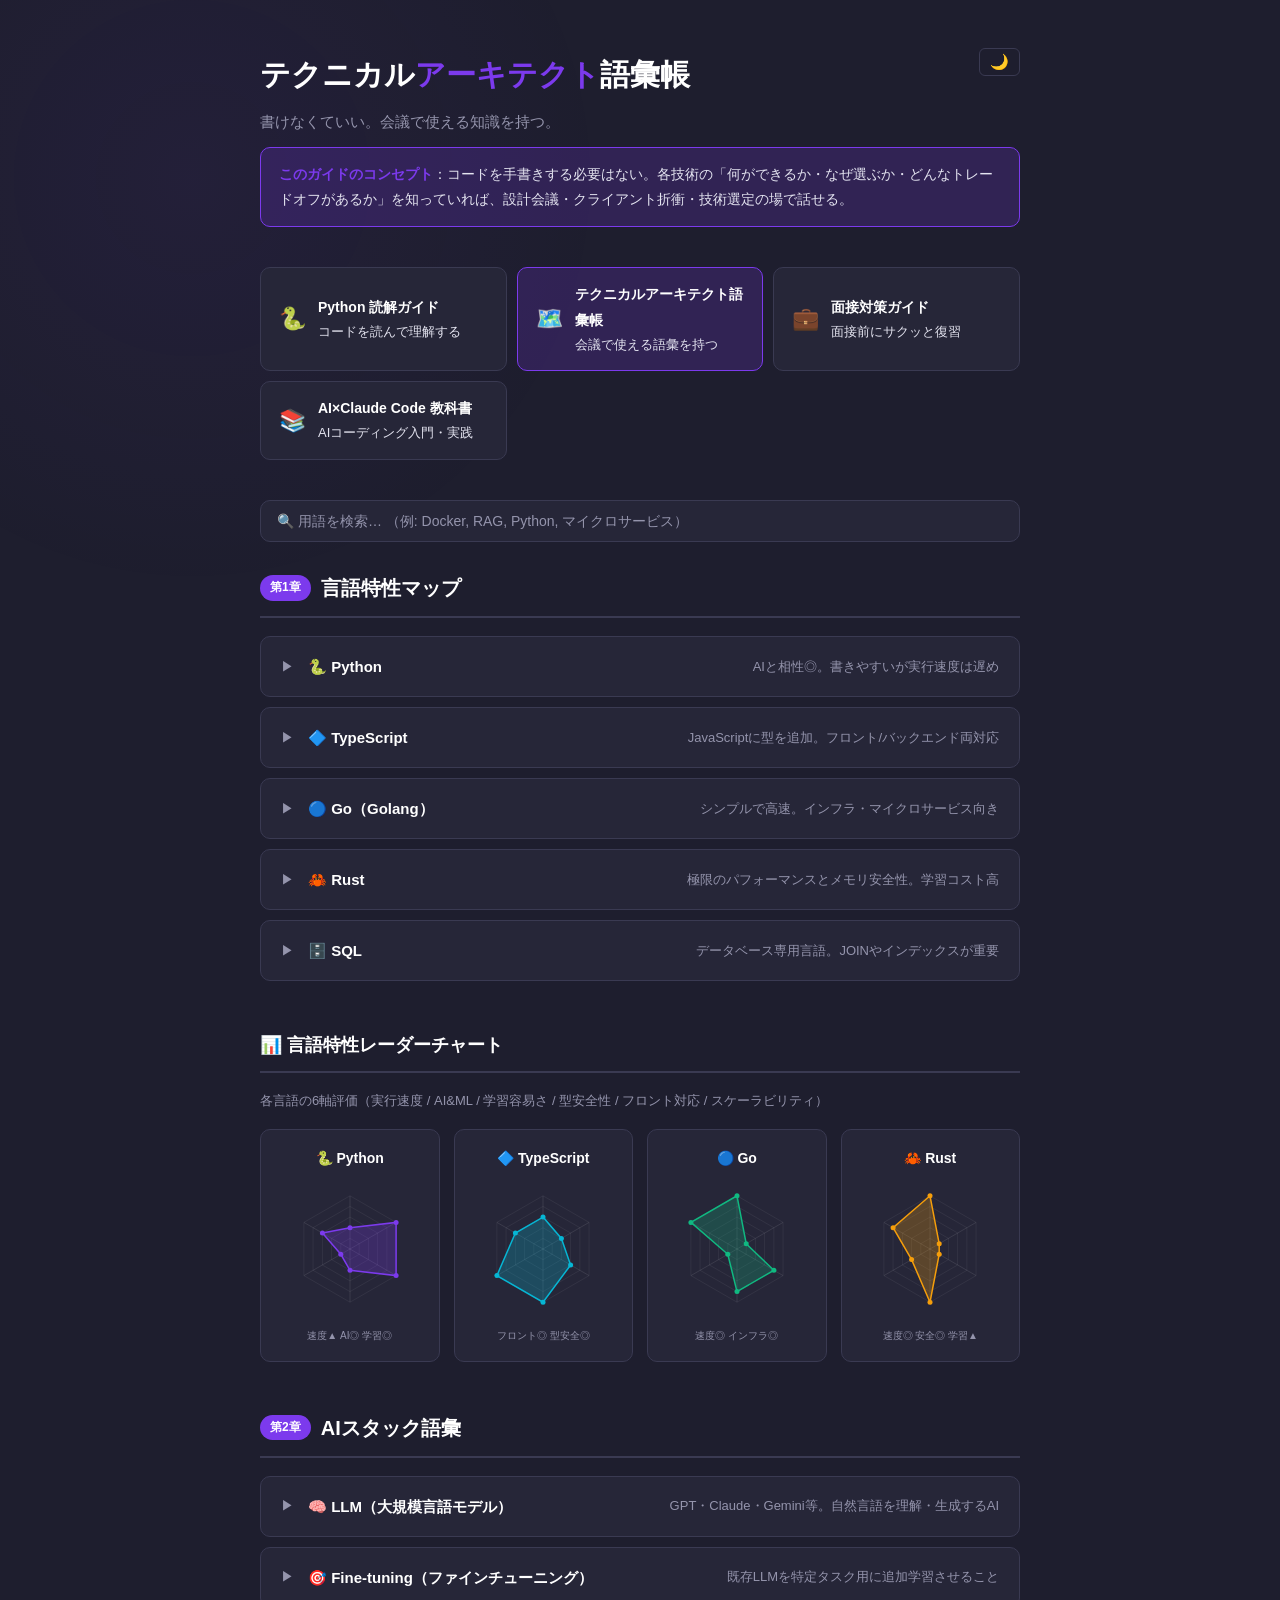
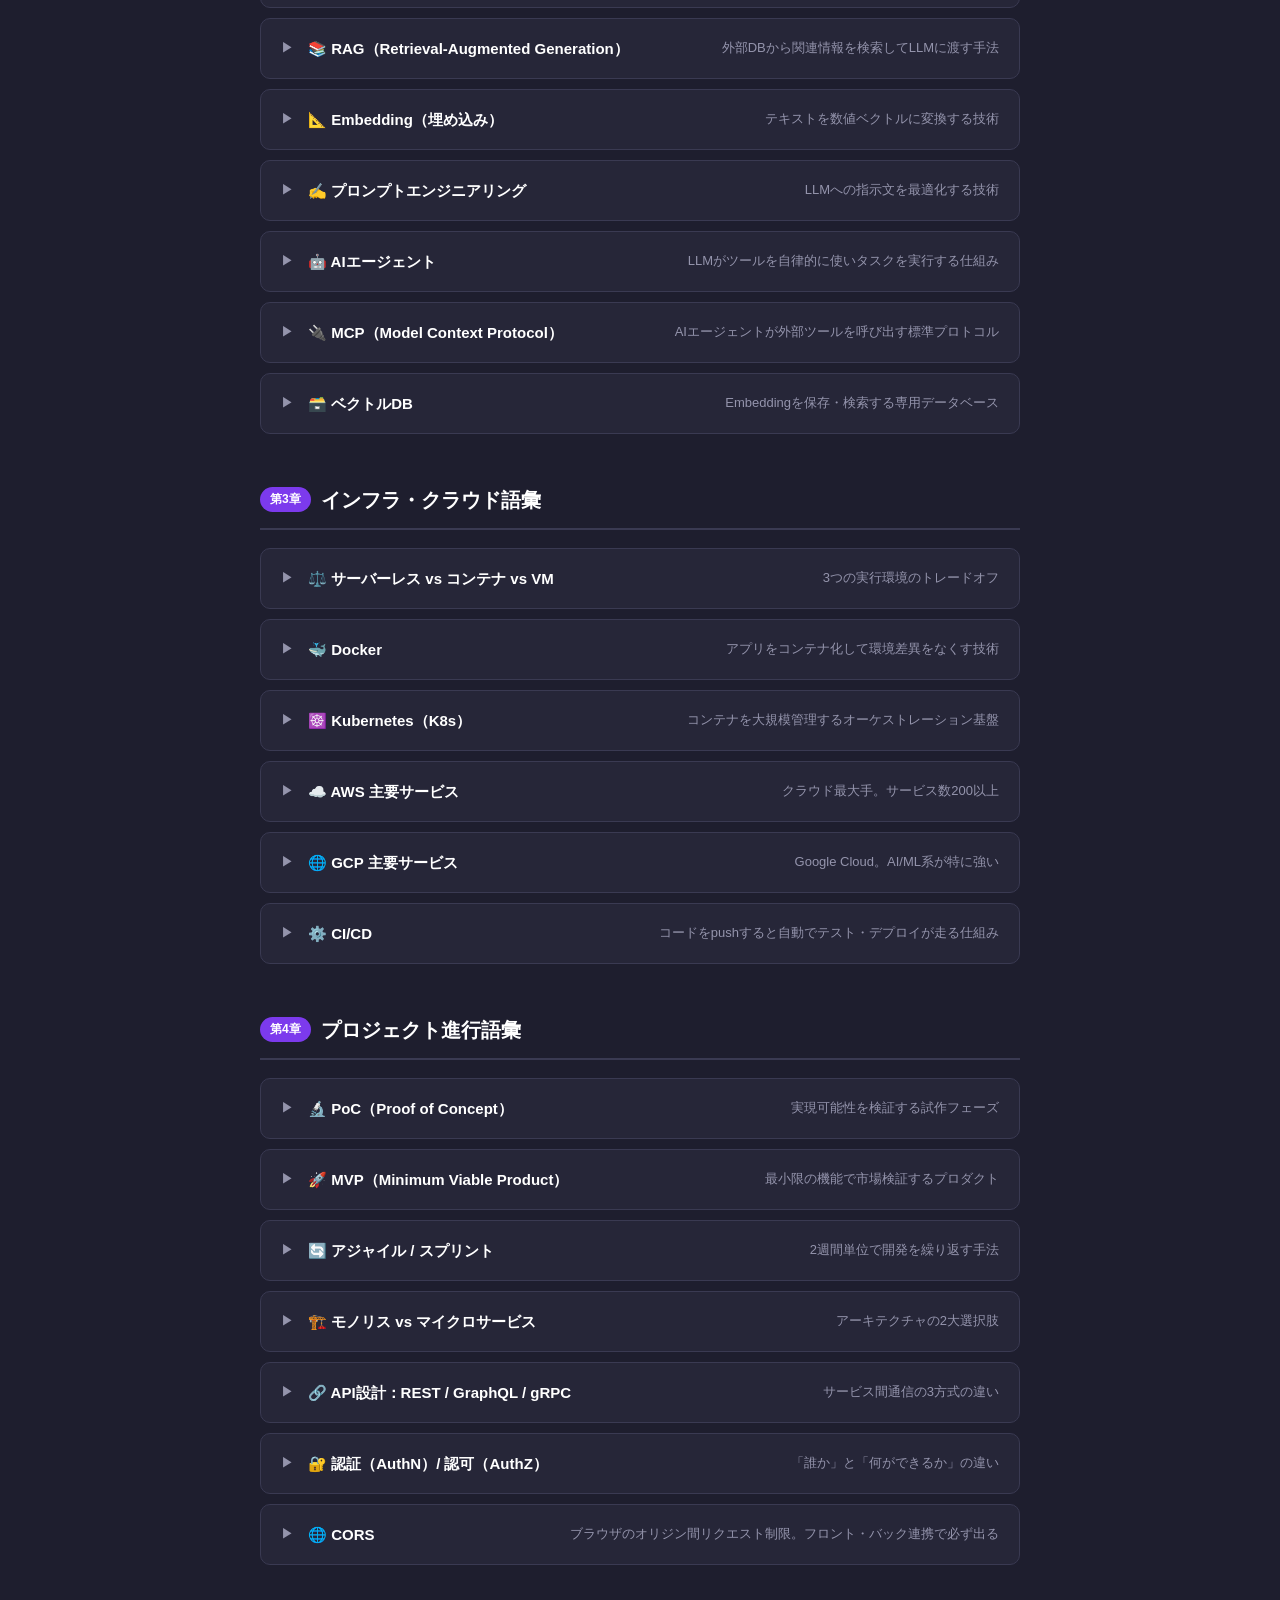
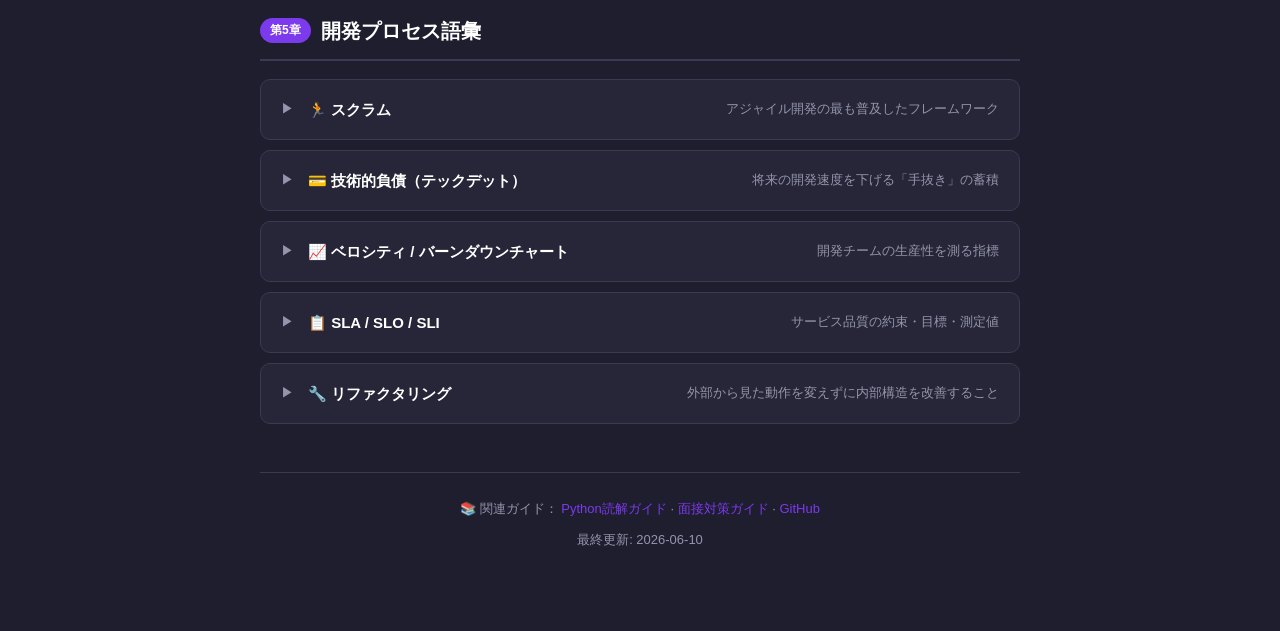
==== index.html @ 65a89778 "feat: add search, biz tags, contrast notes, meeting phrases, radar chart, chapter 5" ====
<!DOCTYPE html>
<html lang="ja">
<head>
<meta charset="UTF-8">
<meta name="viewport" content="width=device-width, initial-scale=1.0">
<title>テクニカルアーキテクト語彙帳</title>
<style>
*, *::before, *::after { box-sizing: border-box; margin: 0; padding: 0; }
:root {
  --bg: #1e1e2e; --bg-raised: #262638; --bg-deep: #1a1a28;
  --accent: #7c3aed; --accent-dim: rgba(124,58,237,0.2);
  --accent2: #06b6d4; --accent3: #f59e0b; --accent4: #10b981;
  --fg: #e4e4f0; --fg-dim: #9494ac; --fg-bright: #fff;
  --border: #3a3a52; --radius: 10px;
  --font-ui: "Hiragino Kaku Gothic ProN","Noto Sans JP","Yu Gothic UI",sans-serif;
}
body { font-family: var(--font-ui); background: var(--bg); color: var(--fg); line-height: 1.8; min-height: 100vh; }
body::before { content:''; position:fixed; top:-30%; left:-20%; width:70vw; height:70vw; background:radial-gradient(circle,rgba(124,58,237,0.06) 0%,transparent 65%); pointer-events:none; }
.container { max-width: 800px; margin: 0 auto; padding: 48px 20px 80px; position: relative; z-index: 1; }
h1 { font-size: 30px; font-weight: 800; color: var(--fg-bright); margin-bottom: 6px; }
h1 span { color: var(--accent); }
.subtitle { color: var(--fg-dim); font-size: 15px; margin-bottom: 12px; }
.concept-note { background: var(--accent-dim); border: 1px solid var(--accent); border-radius: var(--radius); padding: 14px 18px; margin-bottom: 40px; font-size: 14px; color: var(--fg); }
.concept-note strong { color: var(--accent); }

/* テーマ切替 */
.theme-toggle { background: none; border: 1px solid var(--border); border-radius: 6px; padding: 4px 10px; cursor: pointer; font-size: 15px; color: var(--fg-dim); position: absolute; top: 48px; right: 20px; transition: all 0.2s; }
.theme-toggle:hover { border-color: var(--accent); color: var(--fg); }

/* 章タイトル */
.chapter { margin-bottom: 48px; }
.chapter-title { font-size: 20px; font-weight: 800; color: var(--fg-bright); margin-bottom: 18px; display: flex; align-items: center; gap: 10px; padding-bottom: 10px; border-bottom: 2px solid var(--border); }
.chapter-title .ch-badge { background: var(--accent); color: #fff; font-size: 12px; font-weight: 700; padding: 2px 10px; border-radius: 20px; }

/* アコーディオンカード */
.acc-item { background: var(--bg-raised); border: 1px solid var(--border); border-radius: var(--radius); margin-bottom: 10px; overflow: hidden; transition: border-color 0.2s; }
.acc-item.open { border-color: var(--accent); }
.acc-header { display: flex; align-items: center; gap: 14px; padding: 16px 20px; cursor: pointer; user-select: none; transition: background 0.2s; }
.acc-header:hover { background: rgba(124,58,237,0.08); }
.acc-icon { font-size: 13px; color: var(--fg-dim); transition: transform 0.25s; flex-shrink: 0; }
.acc-item.open .acc-icon { transform: rotate(90deg); color: var(--accent); }
.acc-title { font-size: 15px; font-weight: 600; color: var(--fg-bright); flex: 1; }
.acc-summary { font-size: 13px; color: var(--fg-dim); }
.acc-body { display: none; padding: 0 20px 18px 48px; animation: fadeIn 0.2s ease; }
.acc-item.open .acc-body { display: block; }
@keyframes fadeIn { from { opacity: 0; transform: translateY(-4px); } to { opacity: 1; transform: translateY(0); } }

/* 本文スタイル */
.acc-body p { font-size: 14px; color: var(--fg); margin-bottom: 10px; }
.acc-body strong { color: var(--fg-bright); }
.tag-row { display: flex; flex-wrap: wrap; gap: 6px; margin: 10px 0; }
.tag { font-size: 12px; font-weight: 600; padding: 3px 10px; border-radius: 20px; }
.tag-good { background: rgba(16,185,129,0.15); color: #34d399; }
.tag-bad { background: rgba(239,68,68,0.15); color: #f87171; }
.tag-use { background: rgba(6,182,212,0.15); color: var(--accent2); }
.tag-ex { background: rgba(245,158,11,0.15); color: var(--accent3); }
.more-link { display: inline-flex; align-items: center; gap: 4px; margin-top: 12px; font-size: 13px; color: var(--accent); text-decoration: none; font-weight: 600; }
.more-link:hover { text-decoration: underline; }

/* 比較テーブル */
.compare-table { width: 100%; border-collapse: collapse; margin: 12px 0; font-size: 13px; }
.compare-table th { background: var(--bg-deep); color: var(--fg-dim); font-weight: 700; padding: 8px 12px; text-align: left; border-bottom: 1px solid var(--border); }
.compare-table td { padding: 8px 12px; border-bottom: 1px solid var(--border); color: var(--fg); vertical-align: top; }
.compare-table tr:last-child td { border-bottom: none; }
.compare-table .good { color: #34d399; }
.compare-table .bad { color: #f87171; }

/* 関連サイトナビ */
.nav-links { display: grid; grid-template-columns: repeat(auto-fit, minmax(220px, 1fr)); gap: 10px; margin-bottom: 40px; }
.nav-card { display: flex; align-items: center; gap: 12px; background: var(--bg-raised); border: 1px solid var(--border); border-radius: var(--radius); padding: 14px 18px; text-decoration: none; color: var(--fg); transition: all 0.2s; }
.nav-card:hover { border-color: var(--accent); transform: translateY(-2px); }
.nav-card.current { border-color: var(--accent); background: var(--accent-dim); }
.nav-card .nav-icon { font-size: 22px; flex-shrink: 0; }
.nav-card .nav-text { font-size: 13px; }
.nav-card .nav-name { font-weight: 700; color: var(--fg-bright); font-size: 14px; }

/* フッター */
.footer { margin-top: 48px; padding-top: 24px; border-top: 1px solid var(--border); color: var(--fg-dim); font-size: 13px; text-align: center; }

/* 用語ツールチップ */
.term { border-bottom: 1px dashed var(--accent); cursor: help; color: #c4b5fd; transition: color 0.2s; }
.term:hover, .term:focus { color: #fff; }
.term-popup { display: none; }
#term-tooltip {
  display: none; position: fixed;
  background: var(--bg-raised); border: 1px solid var(--accent);
  border-radius: 8px; padding: 8px 14px; font-size: 13px; color: var(--fg);
  line-height: 1.6; white-space: normal; max-width: 300px;
  z-index: 99999; box-shadow: 0 8px 24px rgba(0,0,0,0.4), 0 0 0 1px rgba(124,58,237,0.3);
  pointer-events: none;
}
#term-tooltip::after {
  content: ''; position: absolute; top: 100%; left: 50%; transform: translateX(-50%);
  border: 6px solid transparent; border-top-color: var(--accent);
}
#term-tooltip.below::after { top: auto; bottom: 100%; border-top-color: transparent; border-bottom-color: var(--accent); }
body.light #term-tooltip { background: #fff; box-shadow: 0 8px 24px rgba(0,0,0,0.15); }
.footer a { color: var(--accent); text-decoration: none; }


/* === 検索バー === */
.search-wrap{position:relative;margin-bottom:28px;}
.search-input{width:100%;padding:12px 44px 12px 16px;background:var(--bg-raised);border:1px solid var(--border);border-radius:var(--radius);font-size:14px;color:var(--fg);font-family:var(--font-ui);outline:none;transition:border-color 0.2s;}
.search-input:focus{border-color:var(--accent);}
.search-input::placeholder{color:var(--fg-dim);}
.search-clear{position:absolute;right:12px;top:50%;transform:translateY(-50%);background:none;border:none;color:var(--fg-dim);cursor:pointer;font-size:20px;line-height:1;display:none;padding:0;}
.search-clear.visible{display:block;}
.search-empty{text-align:center;padding:40px 20px;color:var(--fg-dim);font-size:14px;display:none;}
.acc-item.search-hidden{display:none;}
.acc-item .search-highlight{background:rgba(124,58,237,0.3);color:var(--fg-bright);border-radius:2px;}

/* === ビジネスインパクトタグ === */
.tag-biz{background:rgba(6,182,212,0.15);color:#22d3ee;}
.tag-impact{background:rgba(16,185,129,0.12);color:#34d399;}

/* === 対比メモ === */
.contrast-note{display:flex;align-items:center;gap:8px;margin:10px 0;padding:8px 14px;background:rgba(124,58,237,0.06);border-left:3px solid var(--accent);border-radius:0 6px 6px 0;font-size:13px;color:var(--fg-dim);}
.contrast-note strong{color:var(--fg);}
.contrast-arrow{color:var(--accent);font-weight:700;}

/* === 会議用フレーズ === */
.meeting-toggle{display:inline-flex;align-items:center;gap:6px;margin-top:12px;padding:7px 14px;background:rgba(245,158,11,0.08);border:1px dashed rgba(245,158,11,0.35);border-radius:6px;font-size:13px;color:#fbbf24;cursor:pointer;transition:all 0.2s;font-family:var(--font-ui);}
.meeting-toggle:hover{background:rgba(245,158,11,0.15);}
.meeting-content{max-height:0;overflow:hidden;transition:max-height 0.45s ease,opacity 0.3s ease;opacity:0;}
.meeting-content.open{max-height:600px;opacity:1;}
.meeting-inner{margin-top:10px;padding:14px 18px;background:rgba(245,158,11,0.04);border-left:3px solid #f59e0b;border-radius:0 6px 6px 0;}
.meeting-row{margin-bottom:12px;}
.meeting-row:last-child{margin-bottom:0;}
.meeting-q{font-size:13px;font-weight:700;color:#fbbf24;margin-bottom:4px;}
.meeting-a{font-size:13px;color:var(--fg-dim);padding-left:12px;border-left:2px solid rgba(245,158,11,0.25);line-height:1.7;}

/* === レーダーチャート === */
.radar-section{margin-bottom:48px;}
.radar-grid{display:grid;grid-template-columns:repeat(auto-fit,minmax(170px,1fr));gap:14px;}
.radar-card{background:var(--bg-raised);border:1px solid var(--border);border-radius:var(--radius);padding:16px 12px;text-align:center;transition:border-color 0.2s;}
.radar-card:hover{border-color:var(--accent);}
.radar-lang{font-size:14px;font-weight:700;color:var(--fg-bright);margin-bottom:8px;}
.radar-card svg{display:block;margin:0 auto;}
.radar-labels{display:flex;flex-wrap:wrap;justify-content:center;gap:4px;margin-top:8px;}
.radar-label{font-size:10px;color:var(--fg-dim);}
.chapter-title{cursor:pointer;}
body.light .meeting-inner{background:rgba(245,158,11,0.06);}
body.light .contrast-note{background:rgba(124,58,237,0.04);}

/* ライトモード */
body.light { --bg:#f8f9fa; --bg-raised:#fff; --bg-deep:#f1f3f5; --fg:#2d2d3f; --fg-dim:#6b7280; --fg-bright:#1a1a2e; --border:#e5e7eb; }

@media (max-width: 600px) {
  .container { padding: 32px 14px 60px; }
  h1 { font-size: 22px; }
  .acc-body { padding-left: 20px; }
  .nav-links { grid-template-columns: 1fr; }
}
</style>
</head>
<body>
<div class="container">
  <button class="theme-toggle" onclick="document.body.classList.toggle('light')" aria-label="テーマ切替">🌙</button>

  <h1>テクニカル<span>アーキテクト</span>語彙帳</h1>
  <p class="subtitle">書けなくていい。会議で使える知識を持つ。</p>
  <div class="concept-note">
    <strong>このガイドのコンセプト</strong>：コードを手書きする必要はない。各技術の「何ができるか・なぜ選ぶか・どんなトレードオフがあるか」を知っていれば、設計会議・クライアント折衝・技術選定の場で話せる。
  </div>

  <!-- 関連ガイドナビ -->
  <div class="nav-links">
    <a class="nav-card" href="https://fukukei23.github.io/python-reading-guide/">
      <span class="nav-icon">🐍</span>
      <div class="nav-text"><div class="nav-name">Python 読解ガイド</div>コードを読んで理解する</div>
    </a>
    <a class="nav-card current" href="#">
      <span class="nav-icon">🗺️</span>
      <div class="nav-text"><div class="nav-name">テクニカルアーキテクト語彙帳</div>会議で使える語彙を持つ</div>
    </a>
    <a class="nav-card" href="https://fukukei23.github.io/interview-prep/">
      <span class="nav-icon">💼</span>
      <div class="nav-text"><div class="nav-name">面接対策ガイド</div>面接前にサクッと復習</div>
    </a>
    <a class="nav-card" href="https://fukukei23.github.io/claude-code-textbook/">
      <span class="nav-icon">📚</span>
      <div class="nav-text"><div class="nav-name">AI×Claude Code 教科書</div>AIコーディング入門・実践</div>
    </a>
  </div>


  <!-- 検索バー -->
  <div class="search-wrap">
    <input class="search-input" type="search" id="searchInput" placeholder="🔍 用語を検索… （例: Docker, RAG, Python, マイクロサービス）" autocomplete="off">
    <button class="search-clear" id="searchClear" aria-label="クリア">×</button>
  </div>
  <div class="search-empty" id="searchEmpty">「<span id="searchQuery"></span>」に一致する用語は見つかりませんでした</div>

  <!-- 第1章：言語特性マップ -->
  <div class="chapter">
    <div class="chapter-title"><span class="ch-badge">第1章</span>言語特性マップ</div>

    <div class="acc-item" data-key="lang-python">
      <div class="acc-header" onclick="toggle(this)">
        <span class="acc-icon">▶</span>
        <div class="acc-title">🐍 Python</div>
        <div class="acc-summary">AIと相性◎。書きやすいが実行速度は遅め</div>
      </div>
      <div class="acc-body">
        <p><strong>一言で言うと</strong>：「人間が読みやすい言語。特にAI・データ処理の標準語」</p>
        <div class="tag-row">
          <span class="tag tag-good">✅ AI/ML</span><span class="tag tag-good">✅ データ処理</span><span class="tag tag-good">✅ スクリプト</span><span class="tag tag-good">✅ Web API</span>
          <span class="tag tag-bad">⚠ 実行速度</span><span class="tag tag-bad">⚠ 型の曖昧さ</span>
        </div>
        <p><strong>得意な用途</strong>：機械学習・LLMアプリ開発（<span class="term">FastAPI<span class="term-popup">Python製の高速WebフレームワークAPIが簡潔に書ける。自動でSwaggerドキュメントも生成</span></span>）・データ分析・自動化スクリプト</p>
        <p><strong>有名な使用例</strong>：ChatGPT（OpenAI）・YouTube・Instagram・Airbnb</p>
        <p><strong>選ぶ理由</strong>：AIライブラリ（<span class="term">PyTorch<span class="term-popup">Metaが開発するPython製ディープラーニングフレームワーク。研究から本番まで業界標準</span></span>・<span class="term">LangChain<span class="term-popup">LLMを使ったアプリを素早く組み立てるPython/TSライブラリ。RAG・エージェント機能を提供</span></span>・<span class="term">FastAPI<span class="term-popup">Python製の高速WebフレームワークAPIが簡潔に書ける。自動でSwaggerドキュメントも生成</span></span>）が全部Pythonに集中している。PoCはPythonが最速。</p>
        <p><strong>選ばない理由</strong>：<span class="term">高トラフィックAPI<span class="term-popup">1秒あたり数万〜数十万リクエストを捌く大規模なAPI。PythonよりGoやRustが有利な場面</span></span>や<span class="term">組み込みシステム<span class="term-popup">家電・車・センサーなど専用ハードに直接乗るソフトウェア。メモリや処理速度に厳しい制約がある</span></span>には向かない。速度が必要な場面ではGoやRustを検討。</p>
        <a class="more-link" href="01_languages/python.html">さらに詳しく →</a>
      <div class="tag-row"><span class="tag tag-biz">💼 開発スピード向上</span><span class="tag tag-biz">💼 AIコスト削減</span><span class="tag tag-biz">💼 PoC最速</span></div>
      <div class="contrast-note">📌 対比して覚える：<strong>Python</strong><span class="contrast-arrow">⇄</span><strong>Go</strong>　<strong>Python</strong><span class="contrast-arrow">⇄</span><strong>TypeScript</strong></div>
      <button class="meeting-toggle" onclick="toggleMeeting(this)">💼 会議でこう聞く ▾</button>
      <div class="meeting-content">
        <div class="meeting-inner">
<div class="meeting-row"><div class="meeting-q">💬 「このシステム、将来スケールしたときPythonで大丈夫ですか？」</div><div class="meeting-a">非同期処理とスケールアウトで対応できます。毎秒数十万リクエスト超になればGoへの部分移行も選択肢です</div></div>
<div class="meeting-row"><div class="meeting-q">💬 「PoCはPythonですが本番も同じでよいですか？」</div><div class="meeting-a">AI推論を含むなら本番もPythonが現実的です。APIゲートウェイ層だけGoにする使い分けも有効です</div></div>
        </div>
      </div>
      </div>
    </div>

    <div class="acc-item" data-key="lang-ts">
      <div class="acc-header" onclick="toggle(this)">
        <span class="acc-icon">▶</span>
        <div class="acc-title">🔷 TypeScript</div>
        <div class="acc-summary">JavaScriptに型を追加。フロント/バックエンド両対応</div>
      </div>
      <div class="acc-body">
        <p><strong>一言で言うと</strong>：「JavaScriptの"信頼できる版"。Webの実質標準語」</p>
        <div class="tag-row">
          <span class="tag tag-good">✅ フロントエンド</span><span class="tag tag-good">✅ サーバーサイド</span><span class="tag tag-good">✅ 型安全</span>
          <span class="tag tag-bad">⚠ 設定が複雑</span><span class="tag tag-bad">⚠ ビルドが必要</span>
        </div>
        <p><strong>得意な用途</strong>：React/Next.jsによるWebアプリ、Node.jsサーバー、MCPサーバー構築</p>
        <p><strong>有名な使用例</strong>：Slack・Figma・Notion・多くのSaaSフロントエンド</p>
        <p><strong>選ぶ理由</strong>：フロント・バック両方をTypeScriptで書けるのでチームの認知コストが下がる。型エラーで事前にバグを防げる。</p>
        <p><strong>選ばない理由</strong>：小さなスクリプトにはオーバーキル。Pythonで済む処理にわざわざ使う必要はない。</p>
        <a class="more-link" href="01_languages/typescript.html">さらに詳しく →</a>
      <div class="tag-row"><span class="tag tag-biz">💼 バグ削減</span><span class="tag tag-biz">💼 保守コスト削減</span><span class="tag tag-biz">💼 開発生産性向上</span></div>
      <div class="contrast-note">📌 対比して覚える：<strong>TypeScript</strong><span class="contrast-arrow">⇄</span><strong>Python</strong>　<strong>TypeScript (React)</strong><span class="contrast-arrow">⇄</span><strong>Vue</strong></div>
      <button class="meeting-toggle" onclick="toggleMeeting(this)">💼 会議でこう聞く ▾</button>
      <div class="meeting-content">
        <div class="meeting-inner">
<div class="meeting-row"><div class="meeting-q">💬 「なぜJavaScriptではなくTypeScriptを選ぶのですか？」</div><div class="meeting-a">型定義によりIDEの補完が効き、実行前にバグを検出できます。チームが大きくなるほど効果が増します</div></div>
<div class="meeting-row"><div class="meeting-q">💬 「フロントとバックで別の言語を使うのと、TypeScriptで統一するのとどちらがよいですか？」</div><div class="meeting-a">認知コスト削減と人材流動性の観点からTypeScript統一が現在の主流です。AIツール開発でもTypeScript SDKが標準です</div></div>
        </div>
      </div>
      </div>
    </div>

    <div class="acc-item" data-key="lang-go">
      <div class="acc-header" onclick="toggle(this)">
        <span class="acc-icon">▶</span>
        <div class="acc-title">🔵 Go（Golang）</div>
        <div class="acc-summary">シンプルで高速。インフラ・マイクロサービス向き</div>
      </div>
      <div class="acc-body">
        <p><strong>一言で言うと</strong>：「速い・シンプル・並行処理が得意。インフラの言語」</p>
        <div class="tag-row">
          <span class="tag tag-good">✅ 高速実行</span><span class="tag tag-good">✅ 並行処理</span><span class="tag tag-good">✅ シングルバイナリ</span>
          <span class="tag tag-bad">⚠ AIライブラリが少ない</span><span class="tag tag-bad">⚠ ジェネリクスが弱め</span>
        </div>
        <p><strong>得意な用途</strong>：APIサーバー・Dockerなどのインフラツール・マイクロサービス</p>
        <p><strong>有名な使用例</strong>：Docker・Kubernetes・Terraform・Uber・Dropbox</p>
        <p><strong>選ぶ理由</strong>：大量リクエストを捌くAPIに最適。ビルド結果が1ファイルになるのでデプロイが楽。</p>
        <p><strong>選ばない理由</strong>：AIアプリのPoCフェーズでは選ばない。Pythonライブラリのエコシステムに勝てない。</p>
        <a class="more-link" href="01_languages/go.html">さらに詳しく →</a>
      <div class="tag-row"><span class="tag tag-biz">💼 インフラコスト削減</span><span class="tag tag-biz">💼 スループット向上</span><span class="tag tag-biz">💼 デプロイ安定</span></div>
      <div class="contrast-note">📌 対比して覚える：<strong>Go</strong><span class="contrast-arrow">⇄</span><strong>Python</strong>　<strong>Go</strong><span class="contrast-arrow">⇄</span><strong>Rust</strong></div>
      <button class="meeting-toggle" onclick="toggleMeeting(this)">💼 会議でこう聞く ▾</button>
      <div class="meeting-content">
        <div class="meeting-inner">
<div class="meeting-row"><div class="meeting-q">💬 「APIが遅くなってきたのですがGoへの移行は必要ですか？」</div><div class="meeting-a">まず現状のボトルネック（DB? ロジック? インフラ?）を計測してからGoへの移行検討をします。多くの場合DBやキャッシュの改善が先です</div></div>
<div class="meeting-row"><div class="meeting-q">💬 「GoとRust、どちらを選びますか？」</div><div class="meeting-a">Webサービス・APIならGoで十分です。組み込み・WebAssembly・極限パフォーマンスが必要な場面でのみRustを検討します</div></div>
        </div>
      </div>
      </div>
    </div>

    <div class="acc-item" data-key="lang-rust">
      <div class="acc-header" onclick="toggle(this)">
        <span class="acc-icon">▶</span>
        <div class="acc-title">🦀 Rust</div>
        <div class="acc-summary">極限のパフォーマンスとメモリ安全性。学習コスト高</div>
      </div>
      <div class="acc-body">
        <p><strong>一言で言うと</strong>：「速さと安全性を両立する、最難関の言語」</p>
        <div class="tag-row">
          <span class="tag tag-good">✅ 最高速</span><span class="tag tag-good">✅ メモリ安全</span><span class="tag tag-good">✅ 組み込み</span>
          <span class="tag tag-bad">⚠ 学習コスト最高</span><span class="tag tag-bad">⚠ 開発速度遅め</span>
        </div>
        <p><strong>得意な用途</strong>：ゲームエンジン・組み込みシステム・WebAssembly・OS開発</p>
        <p><strong>有名な使用例</strong>：Figma（WebAssembly部分）・Cloudflare Workers・Discord（一部）</p>
        <p><strong>選ぶ理由</strong>：メモリ管理が自動かつ安全。C/C++の代替として性能が必要な場面。</p>
        <p><strong>選ばない理由</strong>：Web/AI案件のPoCには向かない。習得に数ヶ月かかる。チームに書ける人が少ない。</p>
        <a class="more-link" href="01_languages/rust.html">さらに詳しく →</a>
      <div class="tag-row"><span class="tag tag-biz">💼 セキュリティ強化</span><span class="tag tag-biz">💼 実行コスト最小化</span><span class="tag tag-biz">💼 長期信頼性</span></div>
      <div class="contrast-note">📌 対比して覚える：<strong>Rust</strong><span class="contrast-arrow">⇄</span><strong>Go</strong>　<strong>Rust</strong><span class="contrast-arrow">⇄</span><strong>C/C++</strong></div>
      <button class="meeting-toggle" onclick="toggleMeeting(this)">💼 会議でこう聞く ▾</button>
      <div class="meeting-content">
        <div class="meeting-inner">
<div class="meeting-row"><div class="meeting-q">💬 「RustはC/C++より本当に安全なのですか？」</div><div class="meeting-a">はい。所有権システムによりメモリリーク・バッファオーバーフローをコンパイル時に防げます。ただし学習コストが高く、チームに書ける人材が必要です</div></div>
<div class="meeting-row"><div class="meeting-q">💬 「このプロジェクトにRustを使うべきですか？」</div><div class="meeting-a">通常のWebサービスにはGoで十分です。組み込み・OS・WebAssembly・暗号処理など極限の性能・安全性が要求される場面でRustを選びます</div></div>
        </div>
      </div>
      </div>
    </div>

    <div class="acc-item" data-key="lang-sql">
      <div class="acc-header" onclick="toggle(this)">
        <span class="acc-icon">▶</span>
        <div class="acc-title">🗄️ SQL</div>
        <div class="acc-summary">データベース専用言語。JOINやインデックスが重要</div>
      </div>
      <div class="acc-body">
        <p><strong>一言で言うと</strong>：「データを取り出す・集計する・更新するための専用言語」</p>
        <div class="tag-row">
          <span class="tag tag-good">✅ データ取得</span><span class="tag tag-good">✅ 集計/分析</span><span class="tag tag-good">✅ 汎用性高い</span>
          <span class="tag tag-bad">⚠ 大量データでは設計が重要</span>
        </div>
        <p><strong>重要概念</strong>：SELECT（取得）/ JOIN（結合）/ INDEX（高速化）/ トランザクション（整合性保証）</p>
        <p><strong>主要DB</strong>：PostgreSQL（本番向け）/ MySQL（Web定番）/ SQLite（軽量）/ BigQuery（分析）</p>
        <p><strong>今回の案件との関連</strong>：アサインの案件（自然言語→SQL変換MCP）はまさにここ。「ユーザーの日本語をSQLに変換する」ニーズがある。</p>
        <a class="more-link" href="01_languages/sql.html">さらに詳しく →</a>
      <div class="tag-row"><span class="tag tag-biz">💼 データ可視化</span><span class="tag tag-biz">💼 意思決定支援</span><span class="tag tag-biz">💼 業務効率化</span></div>
      <div class="contrast-note">📌 対比して覚える：<strong>SQL (RDB)</strong><span class="contrast-arrow">⇄</span><strong>NoSQL</strong>　<strong>INNER JOIN</strong><span class="contrast-arrow">⇄</span><strong>LEFT JOIN</strong></div>
      <button class="meeting-toggle" onclick="toggleMeeting(this)">💼 会議でこう聞く ▾</button>
      <div class="meeting-content">
        <div class="meeting-inner">
<div class="meeting-row"><div class="meeting-q">💬 「このクエリが遅いのですが、原因は何ですか？」</div><div class="meeting-a">EXPLAINコマンドで実行計画を確認します。多くの場合、適切なINDEXがないかJOINで大量データを結合しています</div></div>
<div class="meeting-row"><div class="meeting-q">💬 「AIに日本語でデータを取得させることはできますか？」</div><div class="meeting-a">自然言語→SQL変換のAIツールで可能です。ただし生成されたSQLの妥当性確認には人間のSQL理解が依然必要です</div></div>
        </div>
      </div>
      </div>
    </div>
  </div>


  <!-- レーダーチャート -->
  <div class="radar-section">
    <div class="chapter-title" style="font-size:18px;font-weight:700;color:var(--fg-bright);margin-bottom:16px;">📊 言語特性レーダーチャート</div>
    <p style="font-size:13px;color:var(--fg-dim);margin-bottom:16px;">各言語の6軸評価（実行速度 / AI&amp;ML / 学習容易さ / 型安全性 / フロント対応 / スケーラビリティ）</p>
    <div class="radar-grid">
      <div class="radar-card">
        <div class="radar-lang">🐍 Python</div>
        <svg width="140" height="140" viewBox="0 0 140 140">
<polygon points="70.0,59.4 79.2,64.7 79.2,75.3 70.0,80.6 60.8,75.3 60.8,64.7" fill="none" stroke="rgba(255,255,255,0.08)" stroke-width="0.8"/>
<polygon points="70.0,48.7 88.4,59.4 88.4,80.6 70.0,91.3 51.6,80.6 51.6,59.4" fill="none" stroke="rgba(255,255,255,0.08)" stroke-width="0.8"/>
<polygon points="70.0,38.1 97.6,54.0 97.6,86.0 70.0,101.9 42.4,86.0 42.4,54.0" fill="none" stroke="rgba(255,255,255,0.08)" stroke-width="0.8"/>
<polygon points="70.0,27.4 106.9,48.7 106.9,91.3 70.0,112.6 33.1,91.3 33.1,48.7" fill="none" stroke="rgba(255,255,255,0.08)" stroke-width="0.8"/>
<polygon points="70.0,16.8 116.1,43.4 116.1,96.6 70.0,123.2 23.9,96.6 23.9,43.4" fill="none" stroke="rgba(255,255,255,0.08)" stroke-width="0.8"/>
<line x1="70.0" y1="70.0" x2="70.0" y2="16.8" stroke="rgba(255,255,255,0.12)" stroke-width="0.8"/>
<line x1="70.0" y1="70.0" x2="116.1" y2="43.4" stroke="rgba(255,255,255,0.12)" stroke-width="0.8"/>
<line x1="70.0" y1="70.0" x2="116.1" y2="96.6" stroke="rgba(255,255,255,0.12)" stroke-width="0.8"/>
<line x1="70.0" y1="70.0" x2="70.0" y2="123.2" stroke="rgba(255,255,255,0.12)" stroke-width="0.8"/>
<line x1="70.0" y1="70.0" x2="23.9" y2="96.6" stroke="rgba(255,255,255,0.12)" stroke-width="0.8"/>
<line x1="70.0" y1="70.0" x2="23.9" y2="43.4" stroke="rgba(255,255,255,0.12)" stroke-width="0.8"/>
<polygon points="70.0,48.7 116.1,43.4 116.1,96.6 70.0,91.3 60.8,75.3 42.4,54.0" fill="#7c3aed" fill-opacity="0.25" stroke="#7c3aed" stroke-width="1.5"/>
<circle cx="70.0" cy="48.7" r="2.5" fill="#7c3aed"/>
<circle cx="116.1" cy="43.4" r="2.5" fill="#7c3aed"/>
<circle cx="116.1" cy="96.6" r="2.5" fill="#7c3aed"/>
<circle cx="70.0" cy="91.3" r="2.5" fill="#7c3aed"/>
<circle cx="60.8" cy="75.3" r="2.5" fill="#7c3aed"/>
<circle cx="42.4" cy="54.0" r="2.5" fill="#7c3aed"/>
</svg>
        <div class="radar-labels"><span class="radar-label">速度▲ AI◎ 学習◎</span></div>
      </div>
      <div class="radar-card">
        <div class="radar-lang">🔷 TypeScript</div>
        <svg width="140" height="140" viewBox="0 0 140 140">
<polygon points="70.0,59.4 79.2,64.7 79.2,75.3 70.0,80.6 60.8,75.3 60.8,64.7" fill="none" stroke="rgba(255,255,255,0.08)" stroke-width="0.8"/>
<polygon points="70.0,48.7 88.4,59.4 88.4,80.6 70.0,91.3 51.6,80.6 51.6,59.4" fill="none" stroke="rgba(255,255,255,0.08)" stroke-width="0.8"/>
<polygon points="70.0,38.1 97.6,54.0 97.6,86.0 70.0,101.9 42.4,86.0 42.4,54.0" fill="none" stroke="rgba(255,255,255,0.08)" stroke-width="0.8"/>
<polygon points="70.0,27.4 106.9,48.7 106.9,91.3 70.0,112.6 33.1,91.3 33.1,48.7" fill="none" stroke="rgba(255,255,255,0.08)" stroke-width="0.8"/>
<polygon points="70.0,16.8 116.1,43.4 116.1,96.6 70.0,123.2 23.9,96.6 23.9,43.4" fill="none" stroke="rgba(255,255,255,0.08)" stroke-width="0.8"/>
<line x1="70.0" y1="70.0" x2="70.0" y2="16.8" stroke="rgba(255,255,255,0.12)" stroke-width="0.8"/>
<line x1="70.0" y1="70.0" x2="116.1" y2="43.4" stroke="rgba(255,255,255,0.12)" stroke-width="0.8"/>
<line x1="70.0" y1="70.0" x2="116.1" y2="96.6" stroke="rgba(255,255,255,0.12)" stroke-width="0.8"/>
<line x1="70.0" y1="70.0" x2="70.0" y2="123.2" stroke="rgba(255,255,255,0.12)" stroke-width="0.8"/>
<line x1="70.0" y1="70.0" x2="23.9" y2="96.6" stroke="rgba(255,255,255,0.12)" stroke-width="0.8"/>
<line x1="70.0" y1="70.0" x2="23.9" y2="43.4" stroke="rgba(255,255,255,0.12)" stroke-width="0.8"/>
<polygon points="70.0,38.1 88.4,59.4 97.6,86.0 70.0,123.2 23.9,96.6 42.4,54.0" fill="#06b6d4" fill-opacity="0.25" stroke="#06b6d4" stroke-width="1.5"/>
<circle cx="70.0" cy="38.1" r="2.5" fill="#06b6d4"/>
<circle cx="88.4" cy="59.4" r="2.5" fill="#06b6d4"/>
<circle cx="97.6" cy="86.0" r="2.5" fill="#06b6d4"/>
<circle cx="70.0" cy="123.2" r="2.5" fill="#06b6d4"/>
<circle cx="23.9" cy="96.6" r="2.5" fill="#06b6d4"/>
<circle cx="42.4" cy="54.0" r="2.5" fill="#06b6d4"/>
</svg>
        <div class="radar-labels"><span class="radar-label">フロント◎ 型安全◎</span></div>
      </div>
      <div class="radar-card">
        <div class="radar-lang">🔵 Go</div>
        <svg width="140" height="140" viewBox="0 0 140 140">
<polygon points="70.0,59.4 79.2,64.7 79.2,75.3 70.0,80.6 60.8,75.3 60.8,64.7" fill="none" stroke="rgba(255,255,255,0.08)" stroke-width="0.8"/>
<polygon points="70.0,48.7 88.4,59.4 88.4,80.6 70.0,91.3 51.6,80.6 51.6,59.4" fill="none" stroke="rgba(255,255,255,0.08)" stroke-width="0.8"/>
<polygon points="70.0,38.1 97.6,54.0 97.6,86.0 70.0,101.9 42.4,86.0 42.4,54.0" fill="none" stroke="rgba(255,255,255,0.08)" stroke-width="0.8"/>
<polygon points="70.0,27.4 106.9,48.7 106.9,91.3 70.0,112.6 33.1,91.3 33.1,48.7" fill="none" stroke="rgba(255,255,255,0.08)" stroke-width="0.8"/>
<polygon points="70.0,16.8 116.1,43.4 116.1,96.6 70.0,123.2 23.9,96.6 23.9,43.4" fill="none" stroke="rgba(255,255,255,0.08)" stroke-width="0.8"/>
<line x1="70.0" y1="70.0" x2="70.0" y2="16.8" stroke="rgba(255,255,255,0.12)" stroke-width="0.8"/>
<line x1="70.0" y1="70.0" x2="116.1" y2="43.4" stroke="rgba(255,255,255,0.12)" stroke-width="0.8"/>
<line x1="70.0" y1="70.0" x2="116.1" y2="96.6" stroke="rgba(255,255,255,0.12)" stroke-width="0.8"/>
<line x1="70.0" y1="70.0" x2="70.0" y2="123.2" stroke="rgba(255,255,255,0.12)" stroke-width="0.8"/>
<line x1="70.0" y1="70.0" x2="23.9" y2="96.6" stroke="rgba(255,255,255,0.12)" stroke-width="0.8"/>
<line x1="70.0" y1="70.0" x2="23.9" y2="43.4" stroke="rgba(255,255,255,0.12)" stroke-width="0.8"/>
<polygon points="70.0,16.8 79.2,64.7 106.9,91.3 70.0,112.6 60.8,75.3 23.9,43.4" fill="#10b981" fill-opacity="0.25" stroke="#10b981" stroke-width="1.5"/>
<circle cx="70.0" cy="16.8" r="2.5" fill="#10b981"/>
<circle cx="79.2" cy="64.7" r="2.5" fill="#10b981"/>
<circle cx="106.9" cy="91.3" r="2.5" fill="#10b981"/>
<circle cx="70.0" cy="112.6" r="2.5" fill="#10b981"/>
<circle cx="60.8" cy="75.3" r="2.5" fill="#10b981"/>
<circle cx="23.9" cy="43.4" r="2.5" fill="#10b981"/>
</svg>
        <div class="radar-labels"><span class="radar-label">速度◎ インフラ◎</span></div>
      </div>
      <div class="radar-card">
        <div class="radar-lang">🦀 Rust</div>
        <svg width="140" height="140" viewBox="0 0 140 140">
<polygon points="70.0,59.4 79.2,64.7 79.2,75.3 70.0,80.6 60.8,75.3 60.8,64.7" fill="none" stroke="rgba(255,255,255,0.08)" stroke-width="0.8"/>
<polygon points="70.0,48.7 88.4,59.4 88.4,80.6 70.0,91.3 51.6,80.6 51.6,59.4" fill="none" stroke="rgba(255,255,255,0.08)" stroke-width="0.8"/>
<polygon points="70.0,38.1 97.6,54.0 97.6,86.0 70.0,101.9 42.4,86.0 42.4,54.0" fill="none" stroke="rgba(255,255,255,0.08)" stroke-width="0.8"/>
<polygon points="70.0,27.4 106.9,48.7 106.9,91.3 70.0,112.6 33.1,91.3 33.1,48.7" fill="none" stroke="rgba(255,255,255,0.08)" stroke-width="0.8"/>
<polygon points="70.0,16.8 116.1,43.4 116.1,96.6 70.0,123.2 23.9,96.6 23.9,43.4" fill="none" stroke="rgba(255,255,255,0.08)" stroke-width="0.8"/>
<line x1="70.0" y1="70.0" x2="70.0" y2="16.8" stroke="rgba(255,255,255,0.12)" stroke-width="0.8"/>
<line x1="70.0" y1="70.0" x2="116.1" y2="43.4" stroke="rgba(255,255,255,0.12)" stroke-width="0.8"/>
<line x1="70.0" y1="70.0" x2="116.1" y2="96.6" stroke="rgba(255,255,255,0.12)" stroke-width="0.8"/>
<line x1="70.0" y1="70.0" x2="70.0" y2="123.2" stroke="rgba(255,255,255,0.12)" stroke-width="0.8"/>
<line x1="70.0" y1="70.0" x2="23.9" y2="96.6" stroke="rgba(255,255,255,0.12)" stroke-width="0.8"/>
<line x1="70.0" y1="70.0" x2="23.9" y2="43.4" stroke="rgba(255,255,255,0.12)" stroke-width="0.8"/>
<polygon points="70.0,16.8 79.2,64.7 79.2,75.3 70.0,123.2 51.6,80.6 33.1,48.7" fill="#f59e0b" fill-opacity="0.25" stroke="#f59e0b" stroke-width="1.5"/>
<circle cx="70.0" cy="16.8" r="2.5" fill="#f59e0b"/>
<circle cx="79.2" cy="64.7" r="2.5" fill="#f59e0b"/>
<circle cx="79.2" cy="75.3" r="2.5" fill="#f59e0b"/>
<circle cx="70.0" cy="123.2" r="2.5" fill="#f59e0b"/>
<circle cx="51.6" cy="80.6" r="2.5" fill="#f59e0b"/>
<circle cx="33.1" cy="48.7" r="2.5" fill="#f59e0b"/>
</svg>
        <div class="radar-labels"><span class="radar-label">速度◎ 安全◎ 学習▲</span></div>
      </div>
    </div>
  </div>

  <!-- 第2章：AIスタック語彙 -->
  <div class="chapter">
    <div class="chapter-title"><span class="ch-badge">第2章</span>AIスタック語彙</div>

    <div class="acc-item" data-key="ai-llm">
      <div class="acc-header" onclick="toggle(this)">
        <span class="acc-icon">▶</span>
        <div class="acc-title">🧠 LLM（大規模言語モデル）</div>
        <div class="acc-summary">GPT・Claude・Gemini等。自然言語を理解・生成するAI</div>
      </div>
      <div class="acc-body">
        <p><strong>何ができるか</strong>：文章生成・要約・翻訳・コード生成・質問応答。会話形式で指示できる。</p>
        <p><strong>主要モデル</strong>：GPT-4o（OpenAI）/ Claude 3.5 Sonnet（Anthropic）/ Gemini（Google）/ GLM（Z.AI）</p>
        <p><strong>選び方のポイント</strong>：用途・コスト・レイテンシ・コンテキスト長で選ぶ。「全部GPT」は最適ではない。</p>
        <p><strong>限界</strong>：学習データのカットオフ日より新しい情報は知らない（→RAGで補完）。長い文章は末尾を忘れがち。</p>
      <div class="tag-row"><span class="tag tag-biz">💼 業務自動化</span><span class="tag tag-biz">💼 サポートコスト削減</span><span class="tag tag-biz">💼 情報整理効率化</span></div>
      <div class="contrast-note">📌 対比して覚える：<strong>LLM</strong><span class="contrast-arrow">⇄</span><strong>RAG</strong>　<strong>Fine-tuning</strong><span class="contrast-arrow">⇄</span><strong>プロンプトエンジニアリング</strong></div>
      <button class="meeting-toggle" onclick="toggleMeeting(this)">💼 会議でこう聞く ▾</button>
      <div class="meeting-content">
        <div class="meeting-inner">
<div class="meeting-row"><div class="meeting-q">💬 「どのLLMを選べばよいですか？」</div><div class="meeting-a">用途・コスト・レイテンシ・コンテキスト長で選びます。すべてGPT-4が最適ではなく、軽量タスクにはGPT-4o mini等のコストを抑えたモデルが合理的です</div></div>
<div class="meeting-row"><div class="meeting-q">💬 「AIの回答が間違っていた場合の責任はどこにありますか？」</div><div class="meeting-a">現状LLMは確率的な予測であり誤りが発生します。重要判断には人間のレビューを挟む設計と、ハルシネーション対策（RAG・根拠提示）が必要です</div></div>
        </div>
      </div>
      </div>
    </div>

    <div class="acc-item" data-key="ai-finetune">
      <div class="acc-header" onclick="toggle(this)">
        <span class="acc-icon">▶</span>
        <div class="acc-title">🎯 Fine-tuning（ファインチューニング）</div>
        <div class="acc-summary">既存LLMを特定タスク用に追加学習させること</div>
      </div>
      <div class="acc-body">
        <p><strong>何をするか</strong>：汎用LLMに自社データ・ドメイン知識を追加学習させ、特定タスクの精度を上げる。</p>
        <p><strong>必要なもの</strong>：大量の教師データ（入力→正解出力のペア）＋GPU計算コスト＋MLエンジニア</p>
        <p><strong>いつ選ぶか</strong>：プロンプトだけでは精度が出ない時・特定の口調や形式を学習させたい時</p>
        <p><strong>いつ選ばないか</strong>：まずRAGやプロンプトエンジニアリングで試す。Fine-tuningは最終手段に近い。コストが高い。</p>
        <div class="tag-row"><span class="tag tag-bad">⚠ コスト高</span><span class="tag tag-bad">⚠ データ大量必要</span><span class="tag tag-good">✅ 高精度化</span></div>
      </div>
    </div>

    <div class="acc-item" data-key="ai-rag">
      <div class="acc-header" onclick="toggle(this)">
        <span class="acc-icon">▶</span>
        <div class="acc-title">📚 RAG（Retrieval-Augmented Generation）</div>
        <div class="acc-summary">外部DBから関連情報を検索してLLMに渡す手法</div>
      </div>
      <div class="acc-body">
        <p><strong>仕組み</strong>：①ユーザーの質問を受け取る → ②関連ドキュメントをベクトルDBで検索 → ③LLMに質問＋ドキュメントを一緒に渡して回答させる</p>
        <p><strong>なぜ使うか</strong>：LLMは学習データにない情報（社内文書・最新情報）を知らない。RAGで「今この文書を見ながら答えて」ができる。</p>
        <p><strong>ハルシネーション対策</strong>：根拠となる文書を渡すことで嘘をつく確率を下げられる。</p>
        <div class="tag-row"><span class="tag tag-good">✅ 最新情報に対応</span><span class="tag tag-good">✅ Fine-tuningより安い</span><span class="tag tag-use">🔵 社内文書検索</span><span class="tag tag-use">🔵 カスタマーサポート</span></div>
      <div class="contrast-note">📌 対比して覚える：<strong>RAG</strong><span class="contrast-arrow">⇄</span><strong>Fine-tuning</strong>　<strong>RAG</strong><span class="contrast-arrow">⇄</span><strong>プロンプトのみ</strong></div>
      <button class="meeting-toggle" onclick="toggleMeeting(this)">💼 会議でこう聞く ▾</button>
      <div class="meeting-content">
        <div class="meeting-inner">
<div class="meeting-row"><div class="meeting-q">💬 「RAGとFine-tuningどちらが必要ですか？」</div><div class="meeting-a">まずRAGを試します。Fine-tuningはデータが大量に必要でコストが高く、最終手段に近いです。RAGで社内文書・最新情報を参照できれば多くの課題は解決します</div></div>
<div class="meeting-row"><div class="meeting-q">💬 「RAGを導入するといつでも正確な回答が得られますか？」</div><div class="meeting-a">精度は上がりますが100%ではありません。関連文書の品質・検索精度・チャンク設計に依存します。導入後も継続的なチューニングが必要です</div></div>
        </div>
      </div>
      </div>
    </div>

    <div class="acc-item" data-key="ai-embed">
      <div class="acc-header" onclick="toggle(this)">
        <span class="acc-icon">▶</span>
        <div class="acc-title">📐 Embedding（埋め込み）</div>
        <div class="acc-summary">テキストを数値ベクトルに変換する技術</div>
      </div>
      <div class="acc-body">
        <p><strong>何をするか</strong>：「東京」「Japan's capital」「首都」→ 似た数値ベクトルに変換。意味が近い文章は数値も近くなる。</p>
        <p><strong>用途</strong>：類似文章検索・RAGの「関連文書を探す」部分・レコメンドエンジン</p>
        <p><strong>主要サービス</strong>：OpenAI text-embedding-3 / Cohere Embed / Google Vertex AI Embeddings</p>
      </div>
    </div>

    <div class="acc-item" data-key="ai-prompt">
      <div class="acc-header" onclick="toggle(this)">
        <span class="acc-icon">▶</span>
        <div class="acc-title">✍️ プロンプトエンジニアリング</div>
        <div class="acc-summary">LLMへの指示文を最適化する技術</div>
      </div>
      <div class="acc-body">
        <p><strong>主要テクニック</strong>：</p>
        <p>• <strong>Few-shot</strong>：「例を3つ見せてから本番指示」→ 精度向上</p>
        <p>• <strong>Chain-of-Thought</strong>：「ステップごとに考えて」→ 複雑な推論に有効</p>
        <p>• <strong>System prompt</strong>：「あなたは○○の専門家です」→ キャラクター・制約を設定</p>
        <p>• <strong>Few-shot + CoT</strong>：両方組み合わせると最強</p>
        <p><strong>重要な考え方</strong>：Fine-tuningの前に必ずプロンプトで試す。コストがゼロで改善できる。</p>
      </div>
    </div>

    <div class="acc-item" data-key="ai-agent">
      <div class="acc-header" onclick="toggle(this)">
        <span class="acc-icon">▶</span>
        <div class="acc-title">🤖 AIエージェント</div>
        <div class="acc-summary">LLMがツールを自律的に使いタスクを実行する仕組み</div>
      </div>
      <div class="acc-body">
        <p><strong>通常のLLMとの違い</strong>：LLMは「返答するだけ」。エージェントは「ツールを使いながら自律的に行動する」。</p>
        <p><strong>例</strong>：「最新のニュースをまとめてSlackに送って」→ Web検索ツール → まとめ生成 → Slack送信ツール を自動で使う</p>
        <p><strong>主要フレームワーク</strong>：<span class="term">LangChain<span class="term-popup">LLMを使ったアプリを素早く組み立てるPython/TSライブラリ。RAG・エージェント機能を提供</span></span> / LlamaIndex / OpenAI Assistants / Claude + MCP</p>
        <p><strong>課題</strong>：ループ・無限実行・コスト暴走のリスク。品質ゲートと予算上限が必須。</p>
        <div class="tag-row"><span class="tag tag-ex">🔥 NexusCoreで実装済み</span></div>
      </div>
    </div>

    <div class="acc-item" data-key="ai-mcp">
      <div class="acc-header" onclick="toggle(this)">
        <span class="acc-icon">▶</span>
        <div class="acc-title">🔌 MCP（Model Context Protocol）</div>
        <div class="acc-summary">AIエージェントが外部ツールを呼び出す標準プロトコル</div>
      </div>
      <div class="acc-body">
        <p><strong>何をするか</strong>：Claude / Cursorなどのエージェントが外部サービス（GitHub・Slack・DB等）を統一した形式で呼び出せるようにする規格。</p>
        <p><strong>USB-Cのような存在</strong>：「どのAIでも、どのツールにも繋げられる標準端子」</p>
        <p><strong>サーバー側</strong>：ツール提供者がMCPサーバーを実装（Python or TypeScript）</p>
        <p><strong>クライアント側</strong>：Claude Code / Cursor / Continue等が自動でツールを呼び出す</p>
        <div class="tag-row"><span class="tag tag-ex">🔥 GLM/MiniMax MCPを自作・運用済み</span></div>
      </div>
    </div>

    <div class="acc-item" data-key="ai-vectordb">
      <div class="acc-header" onclick="toggle(this)">
        <span class="acc-icon">▶</span>
        <div class="acc-title">🗃️ ベクトルDB</div>
        <div class="acc-summary">Embeddingを保存・検索する専用データベース</div>
      </div>
      <div class="acc-body">
        <p><strong>通常のDBとの違い</strong>：通常のDBは「完全一致・条件一致」で検索。ベクトルDBは「意味が近い順」で検索できる。</p>
        <p><strong>主要サービス</strong>：Pinecone（クラウド）/ Chroma（ローカル・軽量）/ Weaviate / pgvector（PostgreSQL拡張）</p>
        <p><strong>使われる場面</strong>：RAGの文書検索・類似商品検索・重複検知</p>
      </div>
    </div>
  </div>

  <!-- 第3章：インフラ・クラウド語彙 -->
  <div class="chapter">
    <div class="chapter-title"><span class="ch-badge">第3章</span>インフラ・クラウド語彙</div>

    <div class="acc-item" data-key="infra-compare">
      <div class="acc-header" onclick="toggle(this)">
        <span class="acc-icon">▶</span>
        <div class="acc-title">⚖️ サーバーレス vs コンテナ vs VM</div>
        <div class="acc-summary">3つの実行環境のトレードオフ</div>
      </div>
      <div class="acc-body">
        <table class="compare-table">
          <tr><th>方式</th><th>メリット</th><th>デメリット</th><th>向いてる用途</th></tr>
          <tr>
            <td><strong>サーバーレス</strong><br>（Lambda等）</td>
            <td class="good">管理ゼロ<br>使った分だけ課金</td>
            <td class="bad">コールドスタート<br>実行時間上限</td>
            <td>イベント駆動・軽量API</td>
          </tr>
          <tr>
            <td><strong>コンテナ</strong><br>（Docker/ECS）</td>
            <td class="good">環境再現性◎<br>柔軟</td>
            <td class="bad">オーケストレーション学習コスト</td>
            <td>Webアプリ・マイクロサービス</td>
          </tr>
          <tr>
            <td><strong>VM</strong><br>（EC2等）</td>
            <td class="good">自由度最高<br>長期稼働に強い</td>
            <td class="bad">管理コスト高<br>起動が遅い</td>
            <td>フル制御が必要な場面</td>
          </tr>
        </table>
      </div>
    </div>

    <div class="acc-item" data-key="infra-docker">
      <div class="acc-header" onclick="toggle(this)">
        <span class="acc-icon">▶</span>
        <div class="acc-title">🐳 Docker</div>
        <div class="acc-summary">アプリをコンテナ化して環境差異をなくす技術</div>
      </div>
      <div class="acc-body">
        <p><strong>何を解決するか</strong>：「自分のPCでは動くのに本番で動かない」問題。アプリと依存関係を箱（コンテナ）に詰めて、どこでも同じ動作を保証。</p>
        <p><strong>Dockerfile</strong>：コンテナの設計図。「このOSにこれをインストールしてこのコマンドで起動」を定義。</p>
        <p><strong>docker-compose</strong>：複数コンテナ（アプリ＋DB＋Redis等）をまとめて管理するツール。</p>
        <div class="tag-row"><span class="tag tag-ex">🔥 OpenClaw本番環境で使用中</span></div>
      <div class="tag-row"><span class="tag tag-biz">💼 デプロイ安定化</span><span class="tag tag-biz">💼 環境コスト削減</span><span class="tag tag-biz">💼 開発効率向上</span></div>
      <div class="contrast-note">📌 対比して覚える：<strong>Docker (1台)</strong><span class="contrast-arrow">⇄</span><strong>Kubernetes (大規模)</strong></div>
      <button class="meeting-toggle" onclick="toggleMeeting(this)">💼 会議でこう聞く ▾</button>
      <div class="meeting-content">
        <div class="meeting-inner">
<div class="meeting-row"><div class="meeting-q">💬 「なぜDockerを使うのですか？普通に動かせばよいのでは？」</div><div class="meeting-a">環境差異によるデプロイ失敗を防ぐためです。開発・テスト・本番で同じコンテナを動かすことで「自分のPCでは動く」問題を解消できます</div></div>
        </div>
      </div>
      </div>
    </div>

    <div class="acc-item" data-key="infra-k8s">
      <div class="acc-header" onclick="toggle(this)">
        <span class="acc-icon">▶</span>
        <div class="acc-title">☸️ Kubernetes（K8s）</div>
        <div class="acc-summary">コンテナを大規模管理するオーケストレーション基盤</div>
      </div>
      <div class="acc-body">
        <p><strong>Dockerとの違い</strong>：Dockerは「1台のコンテナを動かす」。K8sは「100台のコンテナを自動管理する」。</p>
        <p><strong>できること</strong>：コンテナの自動スケール・障害時の自動再起動・ローリングアップデート</p>
        <p><strong>いつ必要か</strong>：大規模サービス（数十台以上）になってから。小規模PoCには不要。</p>
        <div class="tag-row"><span class="tag tag-bad">⚠ 学習コスト高。PoCでは過剰</span></div>
      </div>
    </div>

    <div class="acc-item" data-key="infra-aws">
      <div class="acc-header" onclick="toggle(this)">
        <span class="acc-icon">▶</span>
        <div class="acc-title">☁️ AWS 主要サービス</div>
        <div class="acc-summary">クラウド最大手。サービス数200以上</div>
      </div>
      <div class="acc-body">
        <table class="compare-table">
          <tr><th>サービス</th><th>一言説明</th><th>よく使う場面</th></tr>
          <tr><td><strong>Lambda</strong></td><td>サーバーレス関数実行</td><td>APIエンドポイント・イベント処理</td></tr>
          <tr><td><strong>S3</strong></td><td>ファイルストレージ</td><td>画像・動画・ログの保存</td></tr>
          <tr><td><strong>RDS</strong></td><td>マネージドDB（PostgreSQL等）</td><td>本番DBの定番</td></tr>
          <tr><td><strong>ECS</strong></td><td>Dockerコンテナ管理</td><td>Webアプリのコンテナ実行</td></tr>
          <tr><td><strong>Bedrock</strong></td><td>AWS上でLLMを使う</td><td>Claude/Llama等をAPI経由で利用</td></tr>
          <tr><td><strong>API Gateway</strong></td><td>APIの入り口管理</td><td>認証・レート制限・ルーティング</td></tr>
        </table>
      </div>
    </div>

    <div class="acc-item" data-key="infra-gcp">
      <div class="acc-header" onclick="toggle(this)">
        <span class="acc-icon">▶</span>
        <div class="acc-title">🌐 GCP 主要サービス</div>
        <div class="acc-summary">Google Cloud。AI/ML系が特に強い</div>
      </div>
      <div class="acc-body">
        <table class="compare-table">
          <tr><th>サービス</th><th>一言説明</th></tr>
          <tr><td><strong>Cloud Run</strong></td><td>コンテナをサーバーレスで実行（AWSのLambda＋ECSの中間）</td></tr>
          <tr><td><strong>BigQuery</strong></td><td>超高速な大規模データ分析専用DB</td></tr>
          <tr><td><strong>Vertex AI</strong></td><td>GeminiなどのLLM・MLモデルをAPIで提供</td></tr>
          <tr><td><strong>Cloud Storage</strong></td><td>S3相当のファイルストレージ</td></tr>
        </table>
      </div>
    </div>

    <div class="acc-item" data-key="infra-cicd">
      <div class="acc-header" onclick="toggle(this)">
        <span class="acc-icon">▶</span>
        <div class="acc-title">⚙️ CI/CD</div>
        <div class="acc-summary">コードをpushすると自動でテスト・デプロイが走る仕組み</div>
      </div>
      <div class="acc-body">
        <p><strong>CI（継続的インテグレーション）</strong>：コードをpushするたびに自動でテストを実行。壊れた変更を早期発見。</p>
        <p><strong>CD（継続的デリバリー）</strong>：テストが通ったら自動で本番環境にデプロイ。人手を介さない。</p>
        <p><strong>主要ツール</strong>：GitHub Actions（最も普及）/ CircleCI / Jenkins</p>
        <div class="tag-row"><span class="tag tag-ex">🔥 NexusCoreのGitHub ActionsでCI/CD稼働中</span></div>
      <div class="tag-row"><span class="tag tag-biz">💼 リリーススピード向上</span><span class="tag tag-biz">💼 品質保証</span><span class="tag tag-biz">💼 手動作業削減</span></div>
      <div class="contrast-note">📌 対比して覚える：<strong>CI (テスト自動化)</strong><span class="contrast-arrow">⇄</span><strong>CD (デプロイ自動化)</strong></div>
      <button class="meeting-toggle" onclick="toggleMeeting(this)">💼 会議でこう聞く ▾</button>
      <div class="meeting-content">
        <div class="meeting-inner">
<div class="meeting-row"><div class="meeting-q">💬 「CI/CDがないとどんな問題が起きますか？」</div><div class="meeting-a">手動デプロイによるヒューマンエラー・テスト漏れ・リリース頻度の低下が起きます。CI/CDで「コードをpushしたら自動で品質確認・本番反映」まで流れるのが理想です</div></div>
        </div>
      </div>
      </div>
    </div>
  </div>

  <!-- 第4章：プロジェクト進行語彙 -->
  <div class="chapter">
    <div class="chapter-title"><span class="ch-badge">第4章</span>プロジェクト進行語彙</div>

    <div class="acc-item" data-key="proj-poc">
      <div class="acc-header" onclick="toggle(this)">
        <span class="acc-icon">▶</span>
        <div class="acc-title">🔬 PoC（Proof of Concept）</div>
        <div class="acc-summary">実現可能性を検証する試作フェーズ</div>
      </div>
      <div class="acc-body">
        <p><strong>目的</strong>：「本当にこの技術で解決できるか？」を少ないコストで確かめること。本番品質は求めない。</p>
        <p><strong>PoCで問われること</strong>：技術的実現性・コスト・精度・ユーザー受容性</p>
        <p><strong>PoC→本番のよくある落とし穴</strong>：「PoCは動いたが本番スケールに耐えられない」「精度90%で合格したが本番データでは70%」</p>
        <p><strong>今の自分との関連</strong>：アサイン・GNUS等の案件はPoCフェーズが多い。「完璧でなくていい・速さが正義」の段階。</p>
      </div>
    </div>

    <div class="acc-item" data-key="proj-mvp">
      <div class="acc-header" onclick="toggle(this)">
        <span class="acc-icon">▶</span>
        <div class="acc-title">🚀 MVP（Minimum Viable Product）</div>
        <div class="acc-summary">最小限の機能で市場検証するプロダクト</div>
      </div>
      <div class="acc-body">
        <p><strong>PoCとの違い</strong>：PoCは「技術の検証」。MVPは「ユーザーに使ってもらって価値を検証するプロダクト」。</p>
        <p><strong>原則</strong>：機能を削りに削って、コアバリューだけを届ける最小単位で出す。</p>
        <p><strong>よくある失敗</strong>：「あれもこれも実装してからリリース」→ 時間と資金が尽きる。</p>
      </div>
    </div>

    <div class="acc-item" data-key="proj-agile">
      <div class="acc-header" onclick="toggle(this)">
        <span class="acc-icon">▶</span>
        <div class="acc-title">🔄 アジャイル / スプリント</div>
        <div class="acc-summary">2週間単位で開発を繰り返す手法</div>
      </div>
      <div class="acc-body">
        <p><strong>スプリント</strong>：1〜2週間の開発サイクル。期間内にやることを事前に決め、終わったらレビュー→次のスプリントへ。</p>
        <p><strong>デイリースタンドアップ</strong>：毎朝15分の進捗共有。「昨日やったこと・今日やること・詰まってること」を共有。</p>
        <p><strong>ウォーターフォールとの違い</strong>：ウォーターフォールは「全部設計→全部実装→全部テスト」。アジャイルは「小さく作って小さく届ける」。</p>
        <p><strong>バックログ</strong>：未着手タスクの一覧。優先度順に並べてスプリントで消化していく。</p>
      </div>
    </div>

    <div class="acc-item" data-key="proj-arch">
      <div class="acc-header" onclick="toggle(this)">
        <span class="acc-icon">▶</span>
        <div class="acc-title">🏗️ モノリス vs マイクロサービス</div>
        <div class="acc-summary">アーキテクチャの2大選択肢</div>
      </div>
      <div class="acc-body">
        <table class="compare-table">
          <tr><th></th><th>モノリス</th><th>マイクロサービス</th></tr>
          <tr><td><strong>構造</strong></td><td>1つのアプリに全機能</td><td>機能ごとに独立したサービス群</td></tr>
          <tr><td><strong>メリット</strong></td><td class="good">シンプル・開発が速い</td><td class="good">スケールしやすい・障害が分離</td></tr>
          <tr><td><strong>デメリット</strong></td><td class="bad">大きくなると管理困難</td><td class="bad">運用複雑・通信コスト</td></tr>
          <tr><td><strong>向いてる規模</strong></td><td>スタートアップ・PoC</td><td>大規模・チーム分割時</td></tr>
        </table>
        <p style="margin-top:10px;font-size:13px;color:var(--fg-dim)">💡 「最初はモノリスで作って、スケールしてから分割」が鉄則。最初からマイクロサービスは過剰設計になりがち。</p>
      <div class="contrast-note">📌 対比して覚える：<strong>モノリス</strong><span class="contrast-arrow">⇄</span><strong>マイクロサービス</strong>　<strong>垂直スケール</strong><span class="contrast-arrow">⇄</span><strong>水平スケール</strong></div>
      <button class="meeting-toggle" onclick="toggleMeeting(this)">💼 会議でこう聞く ▾</button>
      <div class="meeting-content">
        <div class="meeting-inner">
<div class="meeting-row"><div class="meeting-q">💬 「マイクロサービスに移行すべきですか？」</div><div class="meeting-a">チームが10人以上になり、特定機能だけのスケールや別チームでの独立開発が必要になったら検討します。それ以前は移行コストがメリットを上回ります</div></div>
<div class="meeting-row"><div class="meeting-q">💬 「マイクロサービスのリスクは何ですか？」</div><div class="meeting-a">サービス間通信の遅延・障害伝播のリスク・運用複雑性の増大です。分散トレーシングとサービスメッシュの導入も必要になります</div></div>
        </div>
      </div>
      </div>
    </div>

    <div class="acc-item" data-key="proj-api">
      <div class="acc-header" onclick="toggle(this)">
        <span class="acc-icon">▶</span>
        <div class="acc-title">🔗 API設計：REST / GraphQL / gRPC</div>
        <div class="acc-summary">サービス間通信の3方式の違い</div>
      </div>
      <div class="acc-body">
        <table class="compare-table">
          <tr><th>方式</th><th>特徴</th><th>向いてる場面</th></tr>
          <tr><td><strong>REST</strong></td><td>URL＋HTTP動詞。最も普及</td><td>Webアプリ・公開API</td></tr>
          <tr><td><strong>GraphQL</strong></td><td>必要なデータだけ取得できる</td><td>モバイルアプリ・複雑なデータ取得</td></tr>
          <tr><td><strong>gRPC</strong></td><td>高速・型安全。サービス間通信向け</td><td>マイクロサービス同士の内部通信</td></tr>
        </table>
        <p style="margin-top:10px;font-size:13px;color:var(--fg-dim)">💡 迷ったらREST。GraphQL/gRPCは必要になってから検討。</p>
      <div class="contrast-note">📌 対比して覚える：<strong>REST</strong><span class="contrast-arrow">⇄</span><strong>GraphQL</strong>　<strong>REST (外部公開)</strong><span class="contrast-arrow">⇄</span><strong>gRPC (内部通信)</strong></div>
      <button class="meeting-toggle" onclick="toggleMeeting(this)">💼 会議でこう聞く ▾</button>
      <div class="meeting-content">
        <div class="meeting-inner">
<div class="meeting-row"><div class="meeting-q">💬 「GraphQLに移行するメリットはありますか？」</div><div class="meeting-a">モバイルアプリで通信量を削減したい場合に有効です。ただし学習コスト・キャッシュ設計・N+1問題など複雑さも増します。RESTで困っていなければ不要です</div></div>
        </div>
      </div>
      </div>
    </div>

    <div class="acc-item" data-key="proj-auth">
      <div class="acc-header" onclick="toggle(this)">
        <span class="acc-icon">▶</span>
        <div class="acc-title">🔐 認証（AuthN）/ 認可（AuthZ）</div>
        <div class="acc-summary">「誰か」と「何ができるか」の違い</div>
      </div>
      <div class="acc-body">
        <p><strong>認証（Authentication）</strong>：「あなたは誰ですか？」→ ログイン・本人確認</p>
        <p><strong>認可（Authorization）</strong>：「あなたには何の権限がありますか？」→ 管理者/一般ユーザーの分岐</p>
        <p><strong>JWT（JSON Web Token）</strong>：ログイン後にサーバーが発行するトークン。次のリクエストに添付して「認証済み」を証明。</p>
        <p><strong>OAuth2</strong>：「Googleでログイン」「GitHubでログイン」の仕組み。自分でパスワード管理しなくていい。</p>
      </div>
    </div>

    <div class="acc-item" data-key="proj-cors">
      <div class="acc-header" onclick="toggle(this)">
        <span class="acc-icon">▶</span>
        <div class="acc-title">🌐 CORS</div>
        <div class="acc-summary">ブラウザのオリジン間リクエスト制限。フロント・バック連携で必ず出る</div>
      </div>
      <div class="acc-body">
        <p><strong>何が起きるか</strong>：フロント（localhost:3000）がバックエンド（localhost:8000）を呼ぶと、ブラウザがブロックする。</p>
        <p><strong>なぜ存在するか</strong>：悪意あるサイトが別サイトのAPIを勝手に呼び出すのを防ぐセキュリティ機能。</p>
        <p><strong>解決方法</strong>：サーバー側のレスポンスヘッダーに「このオリジンからのアクセスは許可」と明示する。</p>
        <p><strong>会議で出たら</strong>：「バックエンドのCORS設定で許可するオリジンを追加する必要があります」で通じる。</p>
      </div>
    </div>
  </div>


  <!-- 第5章：開発プロセス語彙 -->
  <div class="chapter">
    <div class="chapter-title"><span class="ch-badge">第5章</span>開発プロセス語彙</div>

    <div class="acc-item" data-key="dev-scrum">
      <div class="acc-header" onclick="toggle(this)">
        <span class="acc-icon">▶</span>
        <div class="acc-title">🏃 スクラム</div>
        <div class="acc-summary">アジャイル開発の最も普及したフレームワーク</div>
      </div>
      <div class="acc-body">
        <p><strong>スプリント</strong>：1〜2週間の開発サイクル。期間内にやることを確定させ、終わりにデモ＆振り返りを実施。</p>
        <p><strong>プロダクトオーナー（PO）</strong>：何を作るかを決める役割。ビジネス側の代表者。バックログの優先順位付けをする。</p>
        <p><strong>スクラムマスター</strong>：チームがスクラムを正しく回せるよう支援する役割。マネージャーではなくファシリテーター。</p>
        <p><strong>スプリントレビュー</strong>：スプリント終了時にステークホルダーへのデモ。「動くものを見せる」が原則。</p>
        <p><strong>レトロスペクティブ（振り返り）</strong>：スプリント後にチームで「良かったこと・改善すること」を議論。プロセス改善の核心。</p>
        <div class="tag-row"><span class="tag tag-good">✅ 短サイクルで方向修正可能</span><span class="tag tag-bad">⚠ 形骸化しやすい</span></div>
        <div class="contrast-note">📌 対比して覚える：<strong>スクラム</strong><span class="contrast-arrow">⇄</span><strong>ウォーターフォール</strong>　<strong>スプリント計画</strong><span class="contrast-arrow">⇄</span><strong>バックログ整理</strong></div>
        <button class="meeting-toggle" onclick="toggleMeeting(this)">💼 会議でこう聞く ▾</button>
        <div class="meeting-content"><div class="meeting-inner">
          <div class="meeting-row"><div class="meeting-q">💬 「スプリントの途中で要件が変わったらどうなりますか？」</div><div class="meeting-a">スプリント中の変更は原則受け付けません。変更要件は次のスプリントバックログに積みます。緊急の場合はスプリントを中断してリプランニングします</div></div>
          <div class="meeting-row"><div class="meeting-q">💬 「スクラムとカンバン、どちらが合っていますか？」</div><div class="meeting-a">定期的なリリースサイクルがあればスクラム。運用・サポートなど継続的なタスク処理にはカンバンが向いています</div></div>
        </div></div>
      </div>
    </div>

    <div class="acc-item" data-key="dev-techdebt">
      <div class="acc-header" onclick="toggle(this)">
        <span class="acc-icon">▶</span>
        <div class="acc-title">💳 技術的負債（テックデット）</div>
        <div class="acc-summary">将来の開発速度を下げる「手抜き」の蓄積</div>
      </div>
      <div class="acc-body">
        <p><strong>何が問題か</strong>：「今急いで作った粗雑なコード」は金融の負債と同様に利息が増える。放置するほど修正コストが膨らむ。</p>
        <p><strong>具体例</strong>：テストのないコード・ドキュメントのない関数・将来拡張を考慮しないDB設計・古いライブラリの放置</p>
        <p><strong>なぜ生まれるか</strong>：締め切り優先・人手不足・「後でやろう」の先送り文化</p>
        <p><strong>対策</strong>：リファクタリングの時間をスプリントに組み込む。テックデット専用スプリントを設ける。SonarQubeなどのコード品質計測ツールを使う。</p>
        <div class="tag-row"><span class="tag tag-bad">⚠ 放置で開発速度が指数的に低下</span><span class="tag tag-good">✅ 早期対処でコスト削減</span></div>
        <div class="contrast-note">📌 対比して覚える：<strong>技術的負債</strong><span class="contrast-arrow">⇄</span><strong>リファクタリング（返済）</strong></div>
        <button class="meeting-toggle" onclick="toggleMeeting(this)">💼 会議でこう聞く ▾</button>
        <div class="meeting-content"><div class="meeting-inner">
          <div class="meeting-row"><div class="meeting-q">💬 「技術的負債の解消にどれくらい時間が必要ですか？」</div><div class="meeting-a">まず現状の負債を可視化（コード品質スコア・テストカバレッジ測定）し、優先度をつけます。一般的にスプリントの20%を負債解消に充てることが推奨されます</div></div>
          <div class="meeting-row"><div class="meeting-q">💬 「新機能追加と技術的負債解消、どちらを優先すべきですか？」</div><div class="meeting-a">負債が開発速度を著しく下げている場合は負債解消を優先します。「今1週間使えば今後半年の速度が2倍になる」という試算をビジネス側に示すことが有効です</div></div>
        </div></div>
      </div>
    </div>

    <div class="acc-item" data-key="dev-velocity">
      <div class="acc-header" onclick="toggle(this)">
        <span class="acc-icon">▶</span>
        <div class="acc-title">📈 ベロシティ / バーンダウンチャート</div>
        <div class="acc-summary">開発チームの生産性を測る指標</div>
      </div>
      <div class="acc-body">
        <p><strong>ベロシティ</strong>：スプリントごとに完了したストーリーポイントの平均値。チームの処理能力の目安。「このチームは1スプリントで30ポイントこなせる」。</p>
        <p><strong>ストーリーポイント</strong>：タスクの複雑さ・リスクを数値化したもの（時間ではなく相対的な難易度）。フィボナッチ数列（1,2,3,5,8,13…）で表すことが多い。</p>
        <p><strong>バーンダウンチャート</strong>：残タスクが期限に向けて減っていくグラフ。理想ラインより上にあれば遅延のサイン。</p>
        <p><strong>注意</strong>：ベロシティはチームの生産性を外部から評価する指標ではない。チーム自身のキャパシティ把握と計画精度向上が目的。</p>
        <div class="tag-row"><span class="tag tag-good">✅ 進捗の客観的可視化</span><span class="tag tag-bad">⚠ 数字だけで評価すると逆効果</span></div>
        <button class="meeting-toggle" onclick="toggleMeeting(this)">💼 会議でこう聞く ▾</button>
        <div class="meeting-content"><div class="meeting-inner">
          <div class="meeting-row"><div class="meeting-q">💬 「ベロシティが下がっているのはなぜですか？」</div><div class="meeting-a">技術的負債の増加・メンバーの体調・割り込みタスクの増加・見積もり精度の問題などが考えられます。バーンダウンチャートと合わせて原因を特定します</div></div>
        </div></div>
      </div>
    </div>

    <div class="acc-item" data-key="dev-slo">
      <div class="acc-header" onclick="toggle(this)">
        <span class="acc-icon">▶</span>
        <div class="acc-title">📋 SLA / SLO / SLI</div>
        <div class="acc-summary">サービス品質の約束・目標・測定値</div>
      </div>
      <div class="acc-body">
        <p><strong>SLA（Service Level Agreement）</strong>：契約上の約束。「月間稼働率99.9%を保証する。下回ったら返金」。ユーザー・クライアントとの合意。</p>
        <p><strong>SLO（Service Level Objective）</strong>：内部目標値。「稼働率99.95%を目指す」。SLAより高い目標を社内で設定するのが一般的。</p>
        <p><strong>SLI（Service Level Indicator）</strong>：実際の測定値。「今月の稼働率は99.97%だった」。</p>
        <p><strong>エラーバジェット</strong>：SLOとの差分。「99.95%目標なら月0.05%=21.6分まで停止してよい」。このバジェット内で新機能リリースリスクを管理する。</p>
        <div class="tag-row"><span class="tag tag-good">✅ 信頼性の定量化</span><span class="tag tag-good">✅ リリースリスクの判断基準</span></div>
        <div class="contrast-note">📌 対比して覚える：<strong>SLA（対外約束）</strong><span class="contrast-arrow">⇄</span><strong>SLO（内部目標）</strong><span class="contrast-arrow">⇄</span><strong>SLI（実測値）</strong></div>
        <button class="meeting-toggle" onclick="toggleMeeting(this)">💼 会議でこう聞く ▾</button>
        <div class="meeting-content"><div class="meeting-inner">
          <div class="meeting-row"><div class="meeting-q">💬 「このリリース、SLOに影響しますか？」</div><div class="meeting-a">エラーバジェットの残量を確認します。バジェットが豊富なら問題なし。枯渇気味なら機能フリーズ（リリース停止）を検討します</div></div>
          <div class="meeting-row"><div class="meeting-q">💬 「SLA違反が発生した場合の対応フローは？」</div><div class="meeting-a">インシデントレスポンス手順に従い、障害の検知→影響範囲特定→復旧→ポストモーテム（再発防止策）の流れで対応します</div></div>
        </div></div>
      </div>
    </div>

    <div class="acc-item" data-key="dev-refactor">
      <div class="acc-header" onclick="toggle(this)">
        <span class="acc-icon">▶</span>
        <div class="acc-title">🔧 リファクタリング</div>
        <div class="acc-summary">外部から見た動作を変えずに内部構造を改善すること</div>
      </div>
      <div class="acc-body">
        <p><strong>なぜ必要か</strong>：コードは書いた後も「読まれる・変更される・テストされる」。保守性の低いコードは変更コストが指数的に増加する。</p>
        <p><strong>代表的なリファクタリング手法</strong>：</p>
        <p>• <strong>関数の抽出</strong>：長い関数を小さな関数に分割</p>
        <p>• <strong>変数名の改善</strong>：<code>x</code>→<code>userEmailAddress</code>など意味のある名前に</p>
        <p>• <strong>重複の除去</strong>：同じ処理を共通関数にまとめる（DRY原則）</p>
        <p><strong>テストがない状態でのリファクタリングは危険</strong>：動作が壊れても気づけない。テスト整備→リファクタリングの順が鉄則。</p>
        <div class="tag-row"><span class="tag tag-good">✅ 保守コスト長期削減</span><span class="tag tag-bad">⚠ テストなしは危険</span></div>
        <div class="contrast-note">📌 対比して覚える：<strong>リファクタリング（内部改善）</strong><span class="contrast-arrow">⇄</span><strong>新機能追加（外部変化）</strong></div>
        <button class="meeting-toggle" onclick="toggleMeeting(this)">💼 会議でこう聞く ▾</button>
        <div class="meeting-content"><div class="meeting-inner">
          <div class="meeting-row"><div class="meeting-q">💬 「リファクタリングでユーザーへのメリットは何ですか？」</div><div class="meeting-a">直接的なメリットは見えませんが、開発速度の維持・バグ発生率の低下・新機能追加コストの削減という形で間接的にユーザー体験が向上します</div></div>
        </div></div>
      </div>
    </div>

  </div>

  <div class="footer">
    <p>📚 関連ガイド：
      <a href="https://fukukei23.github.io/python-reading-guide/">Python読解ガイド</a> ·
      <a href="https://fukukei23.github.io/interview-prep/">面接対策ガイド</a> ·
      <a href="https://github.com/fukukei23">GitHub</a>
    </p>
    <p style="margin-top:8px">最終更新: 2026-06-10</p>
  </div>
</div>

<script>
// アコーディオン開閉
function toggle(header) {
  const item = header.closest('.acc-item');
  const isOpen = item.classList.contains('open');
  item.classList.toggle('open', !isOpen);
  // localStorageに保存
  const key = item.dataset.key;
  if (key) localStorage.setItem('acc_' + key, (!isOpen).toString());
}

// ページ読み込み時に展開状態を復元
document.querySelectorAll('.acc-item[data-key]').forEach(item => {
  const key = item.dataset.key;
  if (localStorage.getItem('acc_' + key) === 'true') {
    item.classList.add('open');
  }
});
</script>
<script>
// 用語ツールチップ
(function(){
  var tip = document.createElement('div');
  tip.id = 'term-tooltip';
  document.body.appendChild(tip);
  var currentTerm = null;

  function showTip(term) {
    var popup = term.querySelector('.term-popup');
    if (!popup) return;
    tip.textContent = popup.textContent;
    tip.style.display = 'block';
    tip.classList.remove('below');
    var r = term.getBoundingClientRect();
    var tw = tip.offsetWidth, th = tip.offsetHeight;
    var left = r.left + r.width / 2 - tw / 2;
    left = Math.max(8, Math.min(left, window.innerWidth - tw - 8));
    var top = r.top - th - 10;
    if (top < 8) { top = r.bottom + 10; tip.classList.add('below'); }
    tip.style.left = left + 'px';
    tip.style.top = top + 'px';
    currentTerm = term;
  }

  function hideTip() { tip.style.display = 'none'; currentTerm = null; }

  document.querySelectorAll('.term').forEach(function(t) {
    t.setAttribute('tabindex', '0');
    t.addEventListener('mouseenter', function(){ showTip(t); });
    t.addEventListener('mouseleave', function(){ hideTip(); });
    t.addEventListener('focus', function(){ showTip(t); });
    t.addEventListener('blur', function(){ hideTip(); });
    t.addEventListener('click', function(e){
      e.stopPropagation();
      if (currentTerm === t) hideTip(); else showTip(t);
    });
  });
  document.addEventListener('click', function(){ hideTip(); });
  window.addEventListener('scroll', function(){ if (currentTerm) showTip(currentTerm); }, {passive:true});
})();

// 会議フレーズ トグル
function toggleMeeting(btn) {
  var content = btn.nextElementSibling;
  var isOpen = content.classList.contains('open');
  content.classList.toggle('open', !isOpen);
  btn.textContent = isOpen ? '💼 会議でこう聞く ▾' : '💼 会議でこう聞く ▴';
}

// 全文検索
(function(){
  var input = document.getElementById('searchInput');
  var clearBtn = document.getElementById('searchClear');
  var emptyMsg = document.getElementById('searchEmpty');
  var querySpan = document.getElementById('searchQuery');
  if (!input) return;

  function search(q) {
    var items = document.querySelectorAll('.acc-item');
    var matched = 0;
    q = q.trim().toLowerCase();
    items.forEach(function(item) {
      var text = item.textContent.toLowerCase();
      if (!q || text.indexOf(q) !== -1) {
        item.classList.remove('search-hidden');
        if (q) {
          // アコーディオンを自動展開
          item.classList.add('open');
        }
        matched++;
      } else {
        item.classList.add('search-hidden');
      }
    });
    // チャプターの表示/非表示
    document.querySelectorAll('.chapter').forEach(function(ch) {
      var visible = ch.querySelectorAll('.acc-item:not(.search-hidden)').length > 0;
      ch.style.display = visible ? '' : 'none';
    });
    if (emptyMsg) {
      emptyMsg.style.display = (q && matched === 0) ? 'block' : 'none';
      if (querySpan) querySpan.textContent = q;
    }
    clearBtn.classList.toggle('visible', q.length > 0);
  }

  input.addEventListener('input', function(){ search(this.value); });
  clearBtn.addEventListener('click', function(){
    input.value = '';
    search('');
    // アコーディオンを元の状態に戻す（LocalStorage反映）
    document.querySelectorAll('.acc-item[data-key]').forEach(function(item){
      var key = item.dataset.key;
      var saved = localStorage.getItem('acc_' + key);
      item.classList.toggle('open', saved === 'true');
    });
    document.querySelectorAll('.chapter').forEach(function(ch){ ch.style.display = ''; });
  });
})();

</script>
</body>
</html>
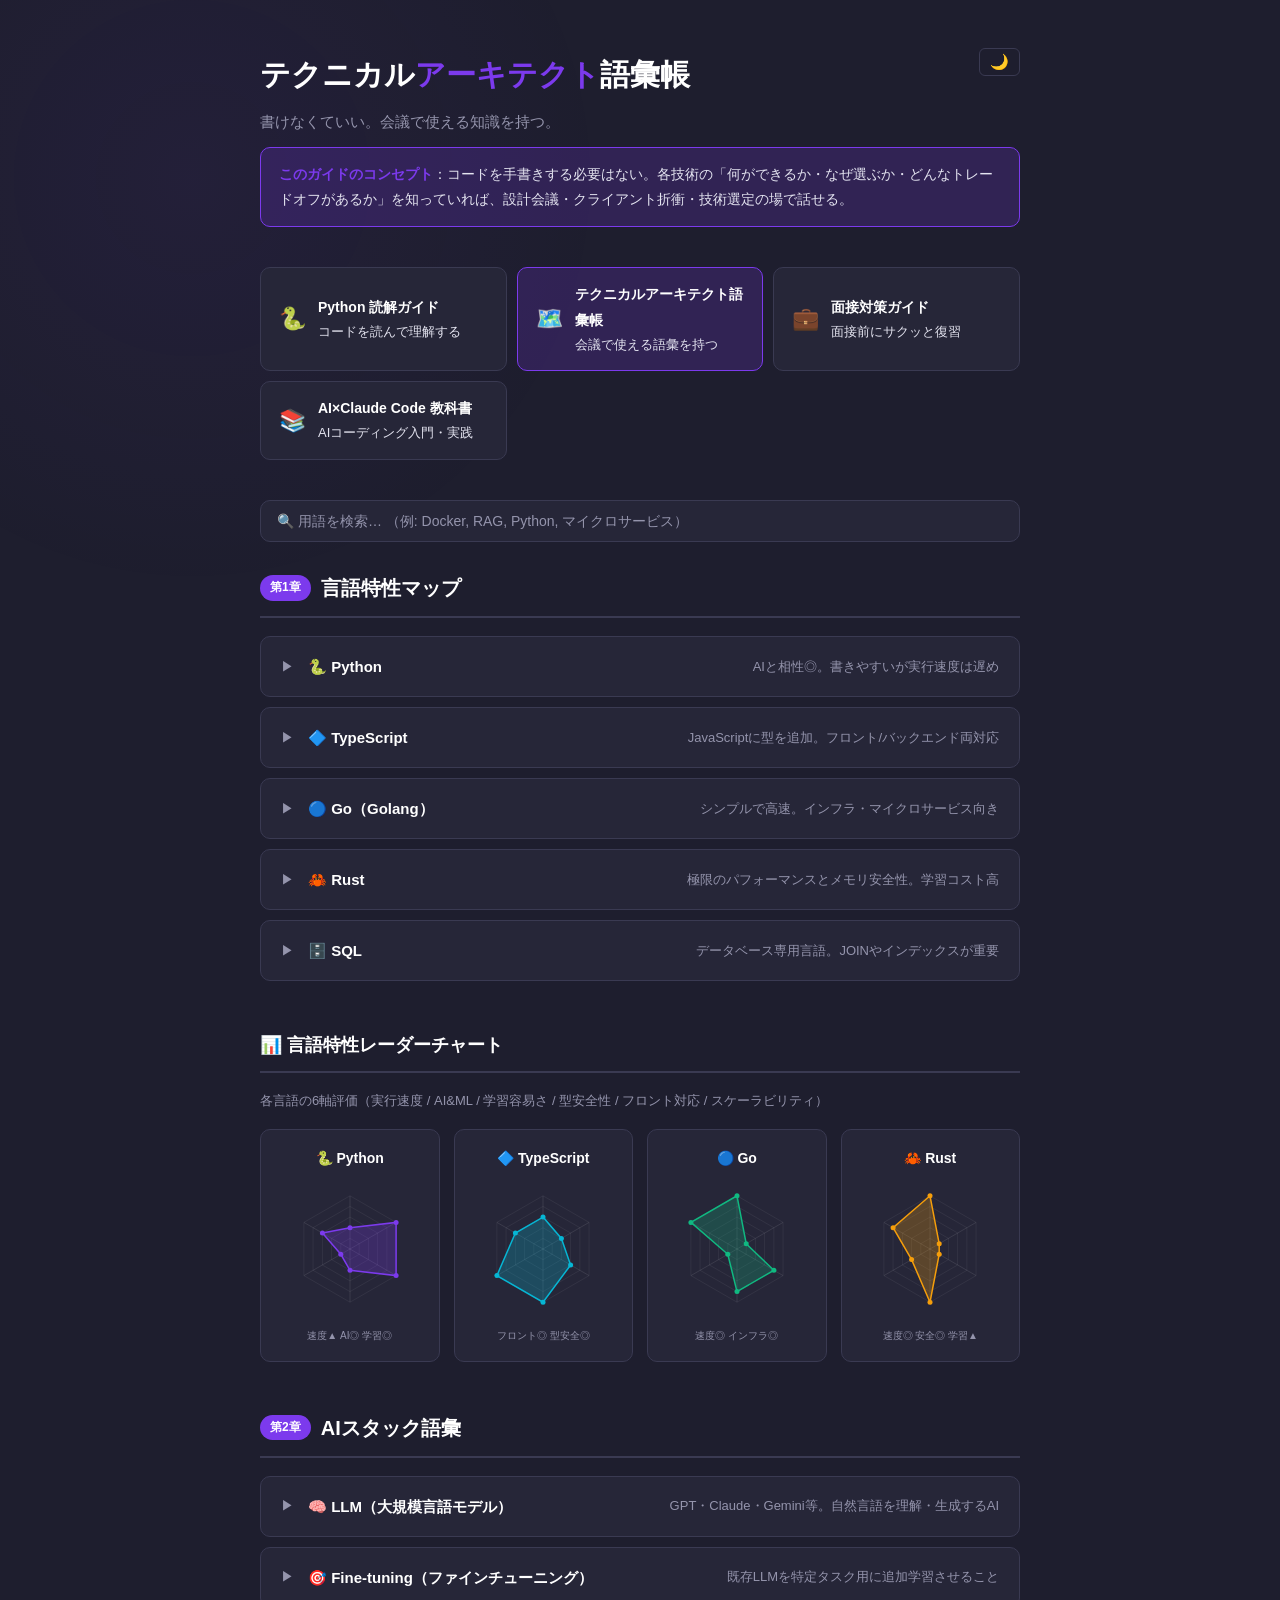
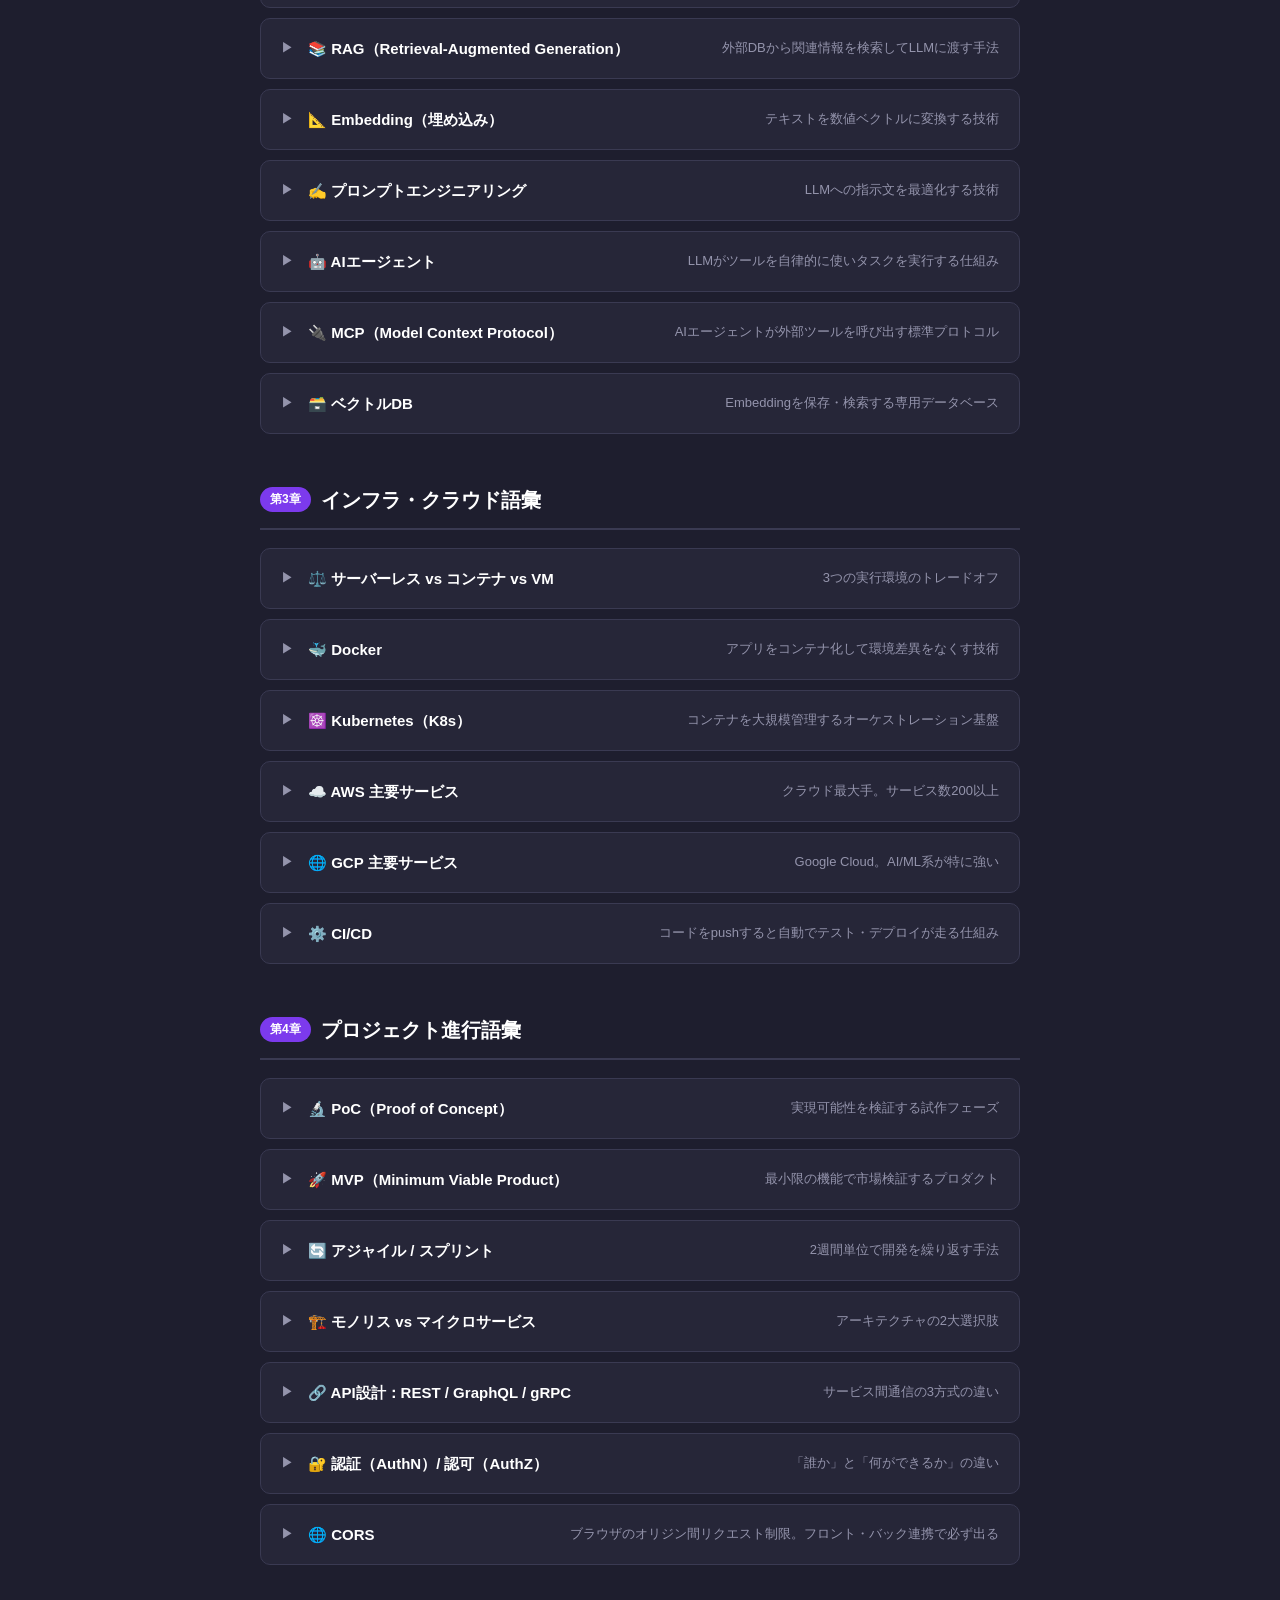
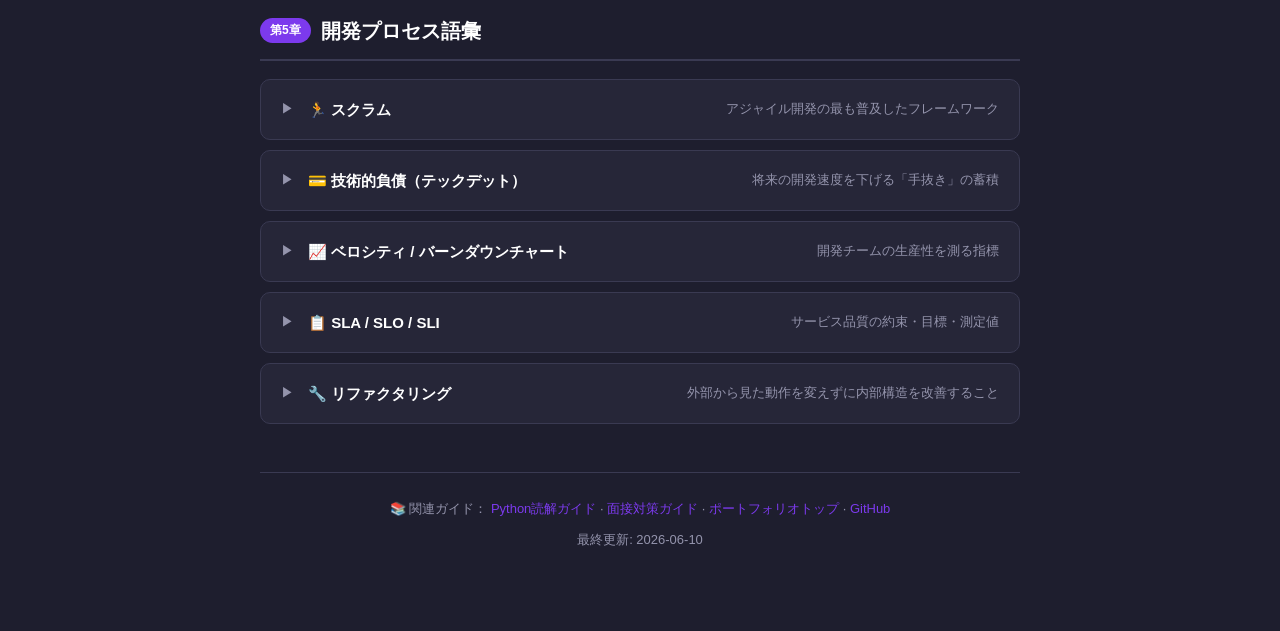
==== commit 95d3a53d: "docs: フッターにポートフォリオトップへの戻りリンク追加" ====
--- a/index.html
+++ b/index.html
@@ -952,6 +952,7 @@
     <p>📚 関連ガイド：
       <a href="https://fukukei23.github.io/python-reading-guide/">Python読解ガイド</a> ·
       <a href="https://fukukei23.github.io/interview-prep/">面接対策ガイド</a> ·
+      <a href="https://fukukei23.github.io/">ポートフォリオトップ</a> ·
       <a href="https://github.com/fukukei23">GitHub</a>
     </p>
     <p style="margin-top:8px">最終更新: 2026-06-10</p>
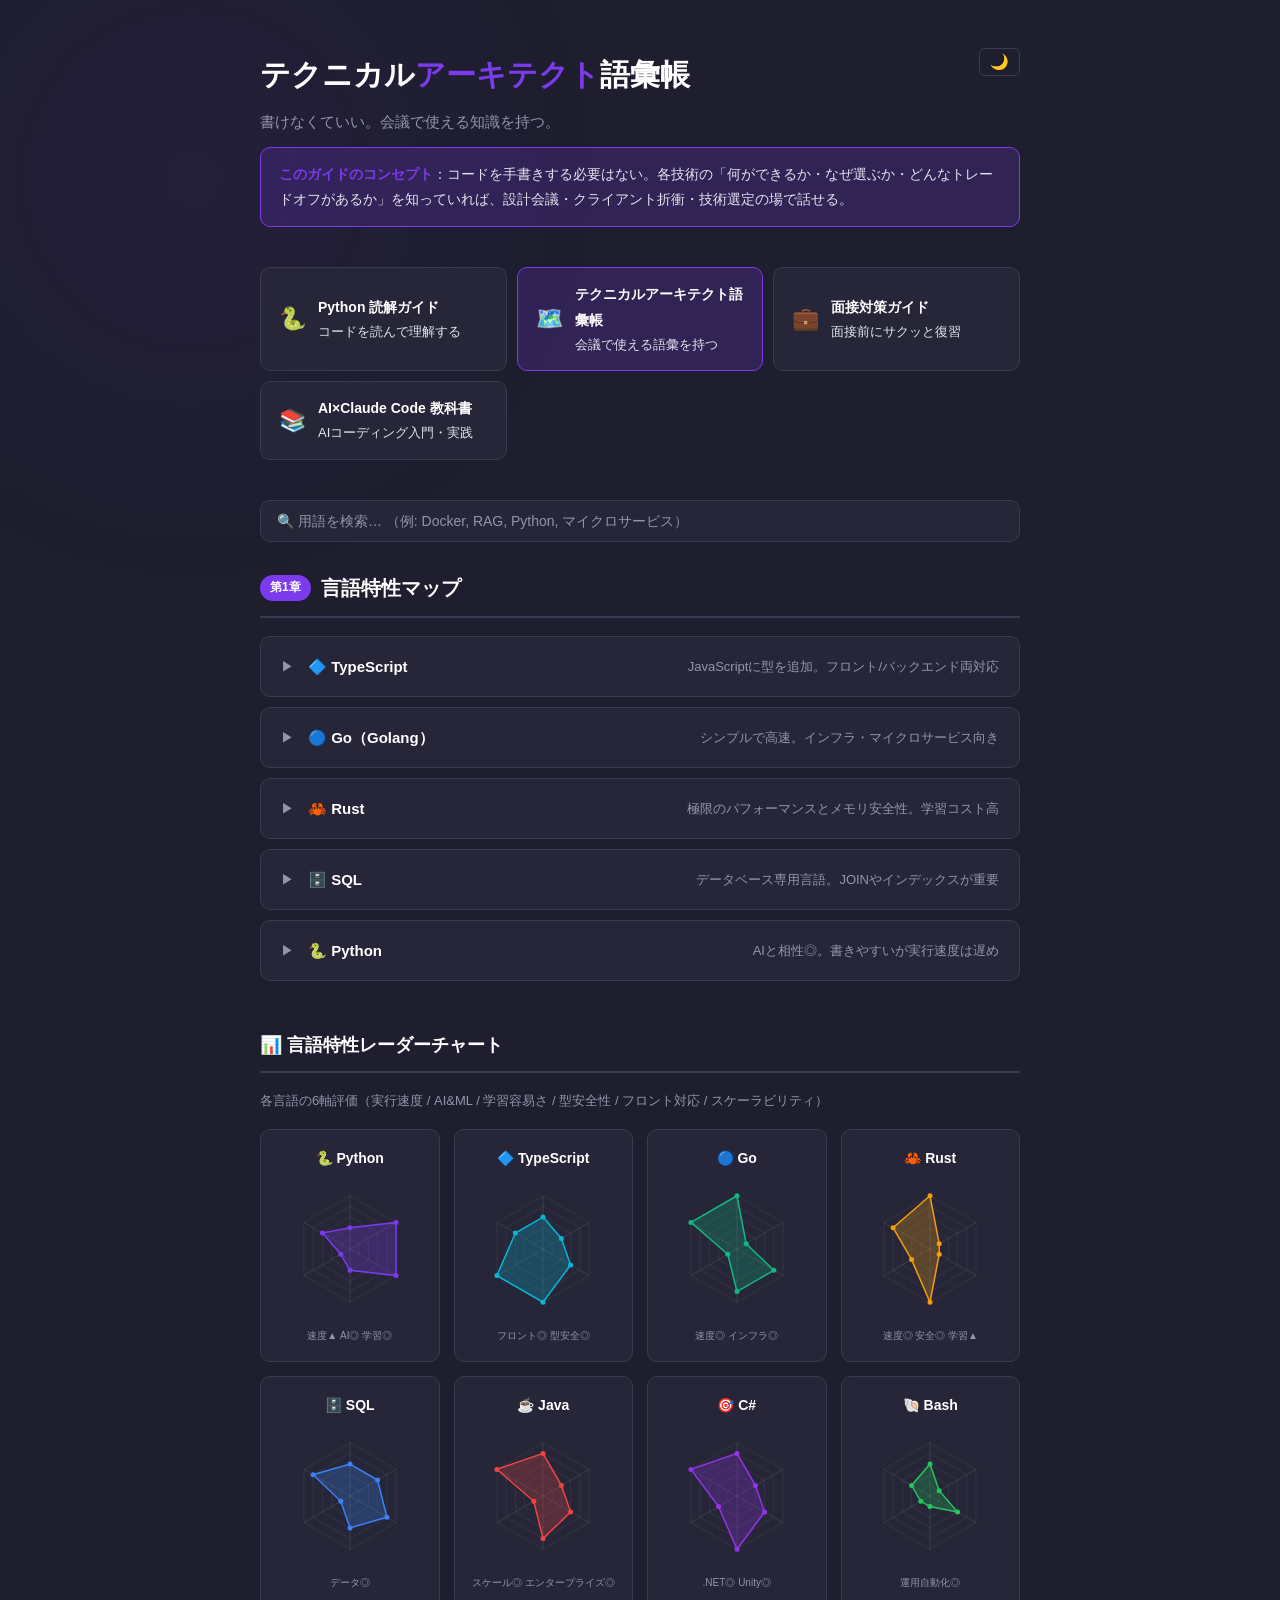
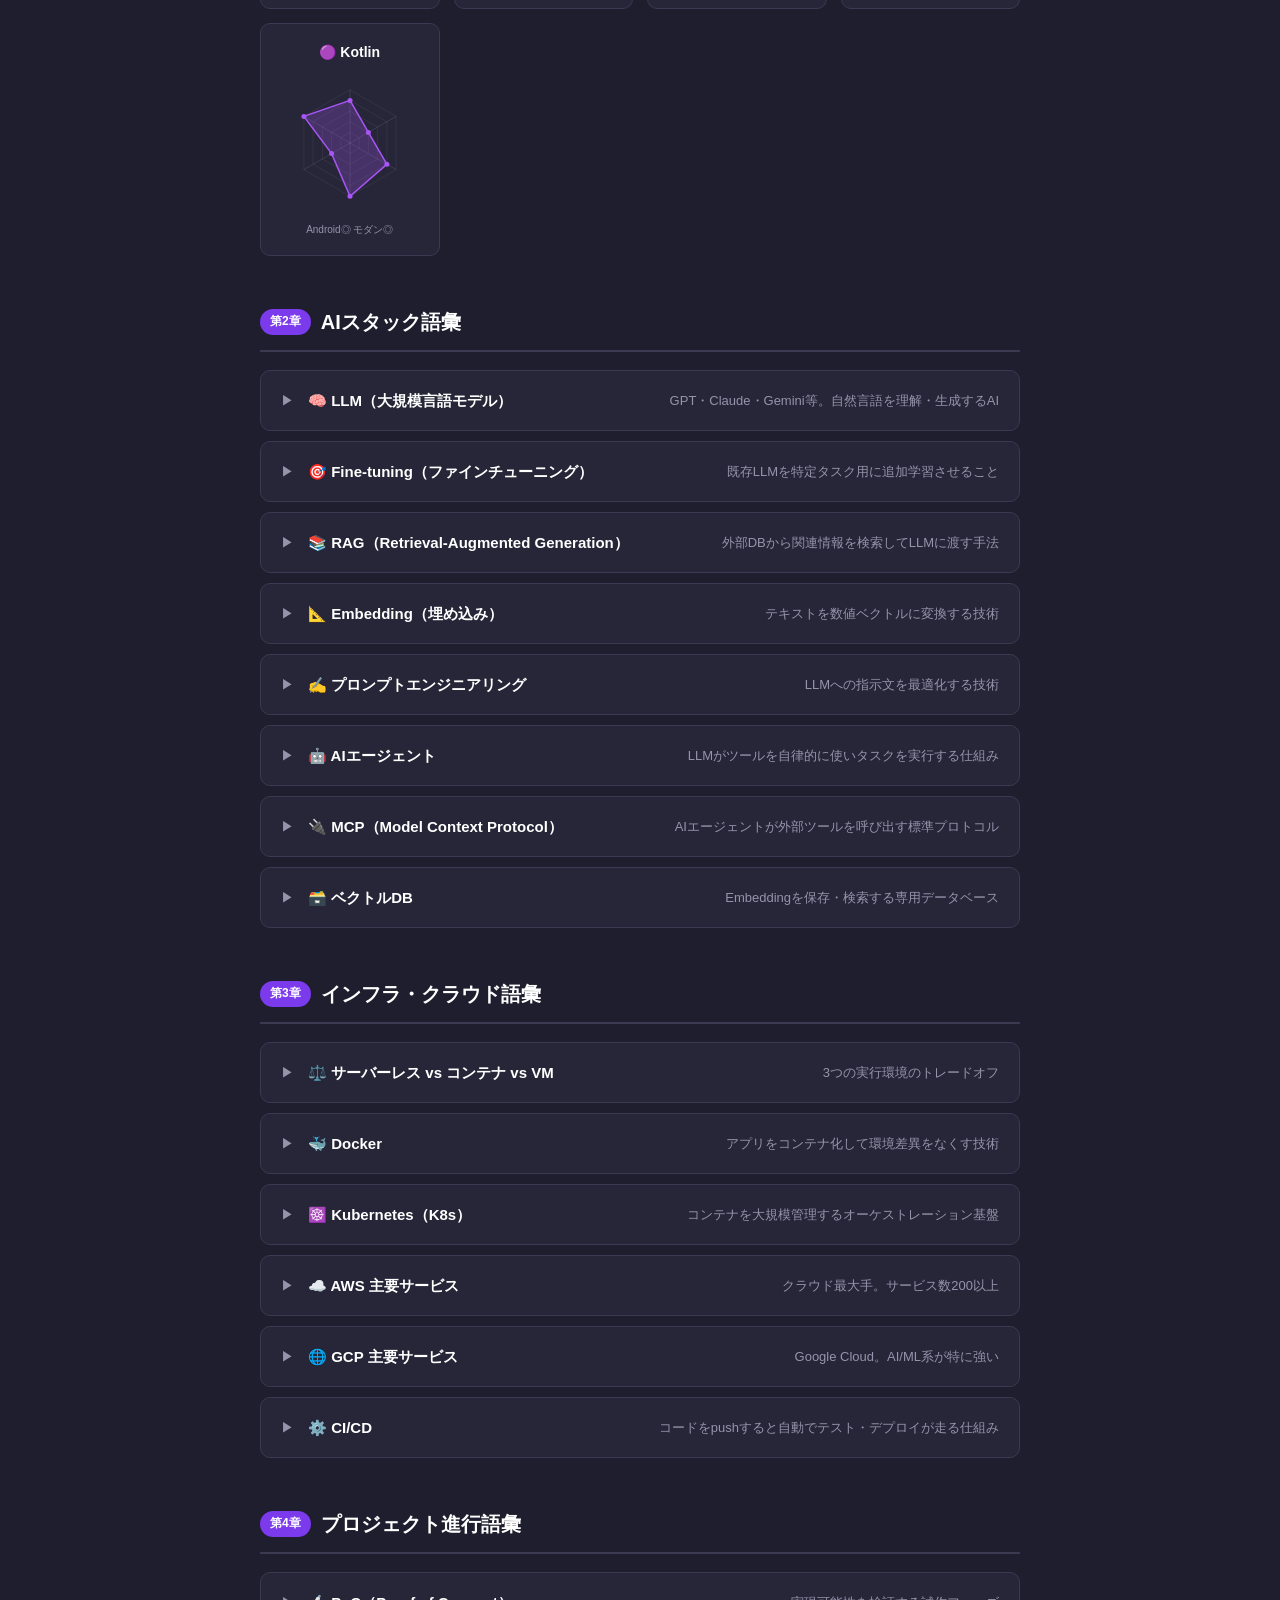
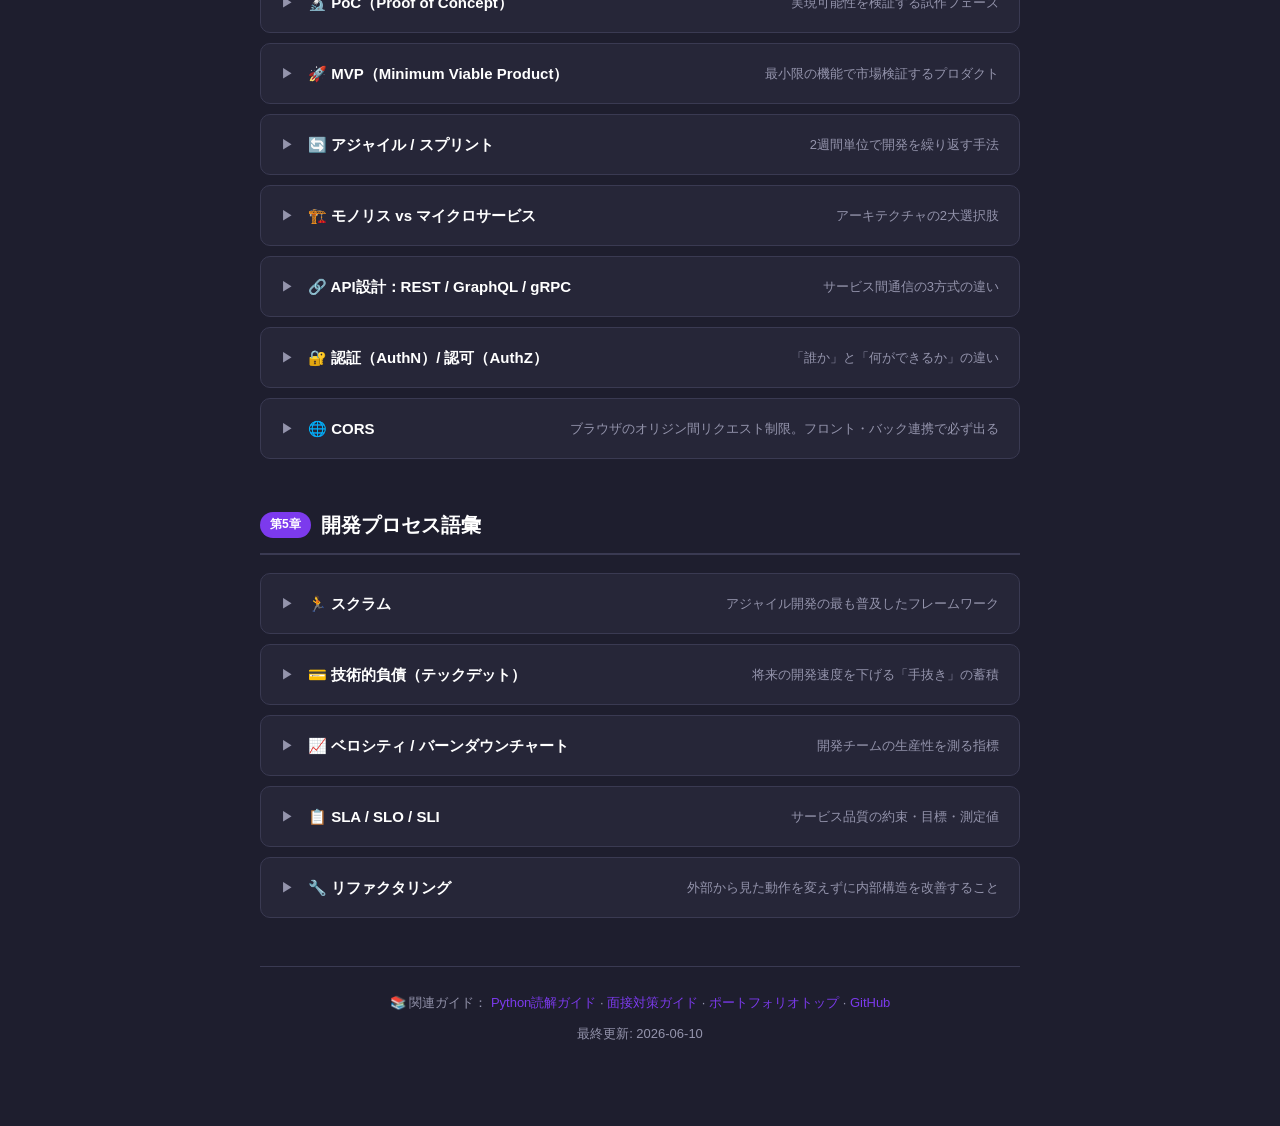
==== commit e3a7c0a6: "build: Phase3 infra後のindex.html再生成(レーダー9言語反映)" ====
--- a/index.html
+++ b/index.html
@@ -195,64 +195,26 @@
   <div class="chapter">
     <div class="chapter-title"><span class="ch-badge">第1章</span>言語特性マップ</div>
 
-    <div class="acc-item" data-key="lang-python">
-      <div class="acc-header" onclick="toggle(this)">
-        <span class="acc-icon">▶</span>
-        <div class="acc-title">🐍 Python</div>
-        <div class="acc-summary">AIと相性◎。書きやすいが実行速度は遅め</div>
-      </div>
-      <div class="acc-body">
-        <p><strong>一言で言うと</strong>：「人間が読みやすい言語。特にAI・データ処理の標準語」</p>
-        <div class="tag-row">
-          <span class="tag tag-good">✅ AI/ML</span><span class="tag tag-good">✅ データ処理</span><span class="tag tag-good">✅ スクリプト</span><span class="tag tag-good">✅ Web API</span>
-          <span class="tag tag-bad">⚠ 実行速度</span><span class="tag tag-bad">⚠ 型の曖昧さ</span>
-        </div>
-        <p><strong>得意な用途</strong>：機械学習・LLMアプリ開発（<span class="term">FastAPI<span class="term-popup">Python製の高速WebフレームワークAPIが簡潔に書ける。自動でSwaggerドキュメントも生成</span></span>）・データ分析・自動化スクリプト</p>
-        <p><strong>有名な使用例</strong>：ChatGPT（OpenAI）・YouTube・Instagram・Airbnb</p>
-        <p><strong>選ぶ理由</strong>：AIライブラリ（<span class="term">PyTorch<span class="term-popup">Metaが開発するPython製ディープラーニングフレームワーク。研究から本番まで業界標準</span></span>・<span class="term">LangChain<span class="term-popup">LLMを使ったアプリを素早く組み立てるPython/TSライブラリ。RAG・エージェント機能を提供</span></span>・<span class="term">FastAPI<span class="term-popup">Python製の高速WebフレームワークAPIが簡潔に書ける。自動でSwaggerドキュメントも生成</span></span>）が全部Pythonに集中している。PoCはPythonが最速。</p>
-        <p><strong>選ばない理由</strong>：<span class="term">高トラフィックAPI<span class="term-popup">1秒あたり数万〜数十万リクエストを捌く大規模なAPI。PythonよりGoやRustが有利な場面</span></span>や<span class="term">組み込みシステム<span class="term-popup">家電・車・センサーなど専用ハードに直接乗るソフトウェア。メモリや処理速度に厳しい制約がある</span></span>には向かない。速度が必要な場面ではGoやRustを検討。</p>
-        <a class="more-link" href="01_languages/python.html">さらに詳しく →</a>
-      <div class="tag-row"><span class="tag tag-biz">💼 開発スピード向上</span><span class="tag tag-biz">💼 AIコスト削減</span><span class="tag tag-biz">💼 PoC最速</span></div>
-      <div class="contrast-note">📌 対比して覚える：<strong>Python</strong><span class="contrast-arrow">⇄</span><strong>Go</strong>　<strong>Python</strong><span class="contrast-arrow">⇄</span><strong>TypeScript</strong></div>
-      <button class="meeting-toggle" onclick="toggleMeeting(this)">💼 会議でこう聞く ▾</button>
-      <div class="meeting-content">
-        <div class="meeting-inner">
-<div class="meeting-row"><div class="meeting-q">💬 「このシステム、将来スケールしたときPythonで大丈夫ですか？」</div><div class="meeting-a">非同期処理とスケールアウトで対応できます。毎秒数十万リクエスト超になればGoへの部分移行も選択肢です</div></div>
-<div class="meeting-row"><div class="meeting-q">💬 「PoCはPythonですが本番も同じでよいですか？」</div><div class="meeting-a">AI推論を含むなら本番もPythonが現実的です。APIゲートウェイ層だけGoにする使い分けも有効です</div></div>
-        </div>
-      </div>
-      </div>
-    </div>
-
-    <div class="acc-item" data-key="lang-ts">
+    
+    <div class="acc-item" data-key="lang-typescript">
       <div class="acc-header" onclick="toggle(this)">
         <span class="acc-icon">▶</span>
         <div class="acc-title">🔷 TypeScript</div>
         <div class="acc-summary">JavaScriptに型を追加。フロント/バックエンド両対応</div>
       </div>
       <div class="acc-body">
-        <p><strong>一言で言うと</strong>：「JavaScriptの"信頼できる版"。Webの実質標準語」</p>
+        <p><strong>一言で言うと</strong>：「JavaScriptの信頼できる版。Webの実質標準語」</p>
         <div class="tag-row">
           <span class="tag tag-good">✅ フロントエンド</span><span class="tag tag-good">✅ サーバーサイド</span><span class="tag tag-good">✅ 型安全</span>
           <span class="tag tag-bad">⚠ 設定が複雑</span><span class="tag tag-bad">⚠ ビルドが必要</span>
         </div>
-        <p><strong>得意な用途</strong>：React/Next.jsによるWebアプリ、Node.jsサーバー、MCPサーバー構築</p>
-        <p><strong>有名な使用例</strong>：Slack・Figma・Notion・多くのSaaSフロントエンド</p>
-        <p><strong>選ぶ理由</strong>：フロント・バック両方をTypeScriptで書けるのでチームの認知コストが下がる。型エラーで事前にバグを防げる。</p>
-        <p><strong>選ばない理由</strong>：小さなスクリプトにはオーバーキル。Pythonで済む処理にわざわざ使う必要はない。</p>
+        <p><strong>得意な用途</strong>：Webフロントエンド・Node.jsサーバー・MCPサーバー・CLIツール・フルスタック開発</p>
+        <p><strong>選ぶ理由</strong>：フロントとバックを同じ言語で書けるためチームの認知コストが下がる。型エラーでバグを事前検出。Webサービス開発では現実的に最有力。</p>
+        <p><strong>選ばない理由</strong>：小さなスクリプトや自動化ツールにはオーバーキル。AIモデル推論など計算集約タスクはPythonの方が圧倒的にライブラリが充実。</p>
         <a class="more-link" href="01_languages/typescript.html">さらに詳しく →</a>
-      <div class="tag-row"><span class="tag tag-biz">💼 バグ削減</span><span class="tag tag-biz">💼 保守コスト削減</span><span class="tag tag-biz">💼 開発生産性向上</span></div>
-      <div class="contrast-note">📌 対比して覚える：<strong>TypeScript</strong><span class="contrast-arrow">⇄</span><strong>Python</strong>　<strong>TypeScript (React)</strong><span class="contrast-arrow">⇄</span><strong>Vue</strong></div>
-      <button class="meeting-toggle" onclick="toggleMeeting(this)">💼 会議でこう聞く ▾</button>
-      <div class="meeting-content">
-        <div class="meeting-inner">
-<div class="meeting-row"><div class="meeting-q">💬 「なぜJavaScriptではなくTypeScriptを選ぶのですか？」</div><div class="meeting-a">型定義によりIDEの補完が効き、実行前にバグを検出できます。チームが大きくなるほど効果が増します</div></div>
-<div class="meeting-row"><div class="meeting-q">💬 「フロントとバックで別の言語を使うのと、TypeScriptで統一するのとどちらがよいですか？」</div><div class="meeting-a">認知コスト削減と人材流動性の観点からTypeScript統一が現在の主流です。AIツール開発でもTypeScript SDKが標準です</div></div>
-        </div>
-      </div>
-      </div>
-    </div>
-
+      </div>
+    </div>
+    
     <div class="acc-item" data-key="lang-go">
       <div class="acc-header" onclick="toggle(this)">
         <span class="acc-icon">▶</span>
@@ -265,23 +227,13 @@
           <span class="tag tag-good">✅ 高速実行</span><span class="tag tag-good">✅ 並行処理</span><span class="tag tag-good">✅ シングルバイナリ</span>
           <span class="tag tag-bad">⚠ AIライブラリが少ない</span><span class="tag tag-bad">⚠ ジェネリクスが弱め</span>
         </div>
-        <p><strong>得意な用途</strong>：APIサーバー・Dockerなどのインフラツール・マイクロサービス</p>
-        <p><strong>有名な使用例</strong>：Docker・Kubernetes・Terraform・Uber・Dropbox</p>
-        <p><strong>選ぶ理由</strong>：大量リクエストを捌くAPIに最適。ビルド結果が1ファイルになるのでデプロイが楽。</p>
-        <p><strong>選ばない理由</strong>：AIアプリのPoCフェーズでは選ばない。Pythonライブラリのエコシステムに勝てない。</p>
+        <p><strong>得意な用途</strong>：高トラフィックAPIサーバー・インフラ・CLIツール・マイクロサービス・有名事例</p>
+        <p><strong>選ぶ理由</strong>：大量リクエストを捌くAPIに最適。シングルバイナリでデプロイが楽。Rustほど難しくなく、Pythonより速い「ちょうどいい」言語。</p>
+        <p><strong>選ばない理由</strong>：AIアプリのPoCフェーズでは選ばない。Pythonライブラリ（PyTorch等）のエコシステムに勝てない。ジェネリクスが弱く抽象的な設計が難しい場面も。</p>
         <a class="more-link" href="01_languages/go.html">さらに詳しく →</a>
-      <div class="tag-row"><span class="tag tag-biz">💼 インフラコスト削減</span><span class="tag tag-biz">💼 スループット向上</span><span class="tag tag-biz">💼 デプロイ安定</span></div>
-      <div class="contrast-note">📌 対比して覚える：<strong>Go</strong><span class="contrast-arrow">⇄</span><strong>Python</strong>　<strong>Go</strong><span class="contrast-arrow">⇄</span><strong>Rust</strong></div>
-      <button class="meeting-toggle" onclick="toggleMeeting(this)">💼 会議でこう聞く ▾</button>
-      <div class="meeting-content">
-        <div class="meeting-inner">
-<div class="meeting-row"><div class="meeting-q">💬 「APIが遅くなってきたのですがGoへの移行は必要ですか？」</div><div class="meeting-a">まず現状のボトルネック（DB? ロジック? インフラ?）を計測してからGoへの移行検討をします。多くの場合DBやキャッシュの改善が先です</div></div>
-<div class="meeting-row"><div class="meeting-q">💬 「GoとRust、どちらを選びますか？」</div><div class="meeting-a">Webサービス・APIならGoで十分です。組み込み・WebAssembly・極限パフォーマンスが必要な場面でのみRustを検討します</div></div>
-        </div>
-      </div>
-      </div>
-    </div>
-
+      </div>
+    </div>
+    
     <div class="acc-item" data-key="lang-rust">
       <div class="acc-header" onclick="toggle(this)">
         <span class="acc-icon">▶</span>
@@ -294,23 +246,13 @@
           <span class="tag tag-good">✅ 最高速</span><span class="tag tag-good">✅ メモリ安全</span><span class="tag tag-good">✅ 組み込み</span>
           <span class="tag tag-bad">⚠ 学習コスト最高</span><span class="tag tag-bad">⚠ 開発速度遅め</span>
         </div>
-        <p><strong>得意な用途</strong>：ゲームエンジン・組み込みシステム・WebAssembly・OS開発</p>
-        <p><strong>有名な使用例</strong>：Figma（WebAssembly部分）・Cloudflare Workers・Discord（一部）</p>
-        <p><strong>選ぶ理由</strong>：メモリ管理が自動かつ安全。C/C++の代替として性能が必要な場面。</p>
-        <p><strong>選ばない理由</strong>：Web/AI案件のPoCには向かない。習得に数ヶ月かかる。チームに書ける人が少ない。</p>
+        <p><strong>得意な用途</strong>：組み込みシステム・OS開発・WebAssembly（Wasm）・ゲームエンジン・グラフィクス・暗号・セキュリティ</p>
+        <p><strong>選ぶ理由</strong>：C/C++の置き換えとして「速くて安全」が必要な場面。メモリリークやバッファオーバーフローをコンパイル時に防げる。長期運用するシステムの信頼性が上がる。</p>
+        <p><strong>選ばない理由</strong>：Web・AI案件のPoCには絶対に向かない。所有権・借用の概念習得に数ヶ月必要。チームにRustが書ける人材を確保することが難しい。</p>
         <a class="more-link" href="01_languages/rust.html">さらに詳しく →</a>
-      <div class="tag-row"><span class="tag tag-biz">💼 セキュリティ強化</span><span class="tag tag-biz">💼 実行コスト最小化</span><span class="tag tag-biz">💼 長期信頼性</span></div>
-      <div class="contrast-note">📌 対比して覚える：<strong>Rust</strong><span class="contrast-arrow">⇄</span><strong>Go</strong>　<strong>Rust</strong><span class="contrast-arrow">⇄</span><strong>C/C++</strong></div>
-      <button class="meeting-toggle" onclick="toggleMeeting(this)">💼 会議でこう聞く ▾</button>
-      <div class="meeting-content">
-        <div class="meeting-inner">
-<div class="meeting-row"><div class="meeting-q">💬 「RustはC/C++より本当に安全なのですか？」</div><div class="meeting-a">はい。所有権システムによりメモリリーク・バッファオーバーフローをコンパイル時に防げます。ただし学習コストが高く、チームに書ける人材が必要です</div></div>
-<div class="meeting-row"><div class="meeting-q">💬 「このプロジェクトにRustを使うべきですか？」</div><div class="meeting-a">通常のWebサービスにはGoで十分です。組み込み・OS・WebAssembly・暗号処理など極限の性能・安全性が要求される場面でRustを選びます</div></div>
-        </div>
-      </div>
-      </div>
-    </div>
-
+      </div>
+    </div>
+    
     <div class="acc-item" data-key="lang-sql">
       <div class="acc-header" onclick="toggle(this)">
         <span class="acc-icon">▶</span>
@@ -323,21 +265,32 @@
           <span class="tag tag-good">✅ データ取得</span><span class="tag tag-good">✅ 集計/分析</span><span class="tag tag-good">✅ 汎用性高い</span>
           <span class="tag tag-bad">⚠ 大量データでは設計が重要</span>
         </div>
-        <p><strong>重要概念</strong>：SELECT（取得）/ JOIN（結合）/ INDEX（高速化）/ トランザクション（整合性保証）</p>
-        <p><strong>主要DB</strong>：PostgreSQL（本番向け）/ MySQL（Web定番）/ SQLite（軽量）/ BigQuery（分析）</p>
-        <p><strong>今回の案件との関連</strong>：アサインの案件（自然言語→SQL変換MCP）はまさにここ。「ユーザーの日本語をSQLに変換する」ニーズがある。</p>
+        <p><strong>得意な用途</strong>：SELECT（取得）・JOIN（結合）・INDEX（インデックス）・トランザクション</p>
+        <p><strong>選ぶ理由</strong>：自然言語→SQL変換ツールが増えており、生成されたSQLの妥当性を判断するには基礎理解が必須。AIが書いたSQLのレビュー（JOIN方向・インデックス不足）にも知識が必要。**pgvector**のようにPostgreSQLでベクトル検索も可能になり、SQL＋AIの組み合わせが広がっている。</p>
+        
         <a class="more-link" href="01_languages/sql.html">さらに詳しく →</a>
-      <div class="tag-row"><span class="tag tag-biz">💼 データ可視化</span><span class="tag tag-biz">💼 意思決定支援</span><span class="tag tag-biz">💼 業務効率化</span></div>
-      <div class="contrast-note">📌 対比して覚える：<strong>SQL (RDB)</strong><span class="contrast-arrow">⇄</span><strong>NoSQL</strong>　<strong>INNER JOIN</strong><span class="contrast-arrow">⇄</span><strong>LEFT JOIN</strong></div>
-      <button class="meeting-toggle" onclick="toggleMeeting(this)">💼 会議でこう聞く ▾</button>
-      <div class="meeting-content">
-        <div class="meeting-inner">
-<div class="meeting-row"><div class="meeting-q">💬 「このクエリが遅いのですが、原因は何ですか？」</div><div class="meeting-a">EXPLAINコマンドで実行計画を確認します。多くの場合、適切なINDEXがないかJOINで大量データを結合しています</div></div>
-<div class="meeting-row"><div class="meeting-q">💬 「AIに日本語でデータを取得させることはできますか？」</div><div class="meeting-a">自然言語→SQL変換のAIツールで可能です。ただし生成されたSQLの妥当性確認には人間のSQL理解が依然必要です</div></div>
+      </div>
+    </div>
+    
+    <div class="acc-item" data-key="lang-python">
+      <div class="acc-header" onclick="toggle(this)">
+        <span class="acc-icon">▶</span>
+        <div class="acc-title">🐍 Python</div>
+        <div class="acc-summary">AIと相性◎。書きやすいが実行速度は遅め</div>
+      </div>
+      <div class="acc-body">
+        <p><strong>一言で言うと</strong>：「人間が読みやすい言語。特にAI・データ処理の業界標準語」</p>
+        <div class="tag-row">
+          <span class="tag tag-good">✅ AI/ML</span><span class="tag tag-good">✅ データ処理</span><span class="tag tag-good">✅ スクリプト</span><span class="tag tag-good">✅ Web API</span>
+          <span class="tag tag-bad">⚠ 実行速度</span><span class="tag tag-bad">⚠ 型の曖昧さ</span>
         </div>
-      </div>
-      </div>
-    </div>
+        <p><strong>得意な用途</strong>：機械学習・深層学習・LLMアプリ開発・データ分析・可視化・Web API・自動化スクリプト</p>
+        <p><strong>選ぶ理由</strong>：AI・機械学習のエコシステムがPythonに一極集中。PoCフェーズでのスピードが最速。書きやすく読みやすいためチームへの展開も容易。</p>
+        <p><strong>選ばない理由</strong>：**高トラフィックAPI**（毎秒数万リクエスト超）はGoやRustが有利。**組み込みシステム**にはメモリ効率が悪すぎる。</p>
+        <a class="more-link" href="01_languages/python.html">さらに詳しく →</a>
+      </div>
+    </div>
+    
   </div>
 
 
@@ -442,6 +395,126 @@
 </svg>
         <div class="radar-labels"><span class="radar-label">速度◎ 安全◎ 学習▲</span></div>
       </div>
+      <div class="radar-card">
+        <div class="radar-lang">🗄️ SQL</div>
+        <svg width="140" height="140" viewBox="0 0 140 140">
+<polygon points="70.0,59.4 79.2,64.7 79.2,75.3 70.0,80.6 60.8,75.3 60.8,64.7" fill="none" stroke="rgba(255,255,255,0.08)" stroke-width="0.8"/>
+<polygon points="70.0,48.7 88.4,59.4 88.4,80.6 70.0,91.3 51.6,80.6 51.6,59.4" fill="none" stroke="rgba(255,255,255,0.08)" stroke-width="0.8"/>
+<polygon points="70.0,38.1 97.6,54.0 97.6,86.0 70.0,101.9 42.4,86.0 42.4,54.0" fill="none" stroke="rgba(255,255,255,0.08)" stroke-width="0.8"/>
+<polygon points="70.0,27.4 106.9,48.7 106.9,91.3 70.0,112.6 33.1,91.3 33.1,48.7" fill="none" stroke="rgba(255,255,255,0.08)" stroke-width="0.8"/>
+<polygon points="70.0,16.8 116.1,43.4 116.1,96.6 70.0,123.2 23.9,96.6 23.9,43.4" fill="none" stroke="rgba(255,255,255,0.08)" stroke-width="0.8"/>
+<line x1="70.0" y1="70.0" x2="70.0" y2="16.8" stroke="rgba(255,255,255,0.12)" stroke-width="0.8"/>
+<line x1="70.0" y1="70.0" x2="116.1" y2="43.4" stroke="rgba(255,255,255,0.12)" stroke-width="0.8"/>
+<line x1="70.0" y1="70.0" x2="116.1" y2="96.6" stroke="rgba(255,255,255,0.12)" stroke-width="0.8"/>
+<line x1="70.0" y1="70.0" x2="70.0" y2="123.2" stroke="rgba(255,255,255,0.12)" stroke-width="0.8"/>
+<line x1="70.0" y1="70.0" x2="23.9" y2="96.6" stroke="rgba(255,255,255,0.12)" stroke-width="0.8"/>
+<line x1="70.0" y1="70.0" x2="23.9" y2="43.4" stroke="rgba(255,255,255,0.12)" stroke-width="0.8"/>
+<polygon points="70.0,38.1 97.6,54.0 106.9,91.3 70.0,101.9 60.8,75.3 33.1,48.7" fill="#3b82f6" fill-opacity="0.25" stroke="#3b82f6" stroke-width="1.5"/>
+<circle cx="70.0" cy="38.1" r="2.5" fill="#3b82f6"/>
+<circle cx="97.6" cy="54.0" r="2.5" fill="#3b82f6"/>
+<circle cx="106.9" cy="91.3" r="2.5" fill="#3b82f6"/>
+<circle cx="70.0" cy="101.9" r="2.5" fill="#3b82f6"/>
+<circle cx="60.8" cy="75.3" r="2.5" fill="#3b82f6"/>
+<circle cx="33.1" cy="48.7" r="2.5" fill="#3b82f6"/>
+</svg>
+        <div class="radar-labels"><span class="radar-label">データ◎</span></div>
+      </div>
+      <div class="radar-card">
+        <div class="radar-lang">☕ Java</div>
+        <svg width="140" height="140" viewBox="0 0 140 140">
+<polygon points="70.0,59.4 79.2,64.7 79.2,75.3 70.0,80.6 60.8,75.3 60.8,64.7" fill="none" stroke="rgba(255,255,255,0.08)" stroke-width="0.8"/>
+<polygon points="70.0,48.7 88.4,59.4 88.4,80.6 70.0,91.3 51.6,80.6 51.6,59.4" fill="none" stroke="rgba(255,255,255,0.08)" stroke-width="0.8"/>
+<polygon points="70.0,38.1 97.6,54.0 97.6,86.0 70.0,101.9 42.4,86.0 42.4,54.0" fill="none" stroke="rgba(255,255,255,0.08)" stroke-width="0.8"/>
+<polygon points="70.0,27.4 106.9,48.7 106.9,91.3 70.0,112.6 33.1,91.3 33.1,48.7" fill="none" stroke="rgba(255,255,255,0.08)" stroke-width="0.8"/>
+<polygon points="70.0,16.8 116.1,43.4 116.1,96.6 70.0,123.2 23.9,96.6 23.9,43.4" fill="none" stroke="rgba(255,255,255,0.08)" stroke-width="0.8"/>
+<line x1="70.0" y1="70.0" x2="70.0" y2="16.8" stroke="rgba(255,255,255,0.12)" stroke-width="0.8"/>
+<line x1="70.0" y1="70.0" x2="116.1" y2="43.4" stroke="rgba(255,255,255,0.12)" stroke-width="0.8"/>
+<line x1="70.0" y1="70.0" x2="116.1" y2="96.6" stroke="rgba(255,255,255,0.12)" stroke-width="0.8"/>
+<line x1="70.0" y1="70.0" x2="70.0" y2="123.2" stroke="rgba(255,255,255,0.12)" stroke-width="0.8"/>
+<line x1="70.0" y1="70.0" x2="23.9" y2="96.6" stroke="rgba(255,255,255,0.12)" stroke-width="0.8"/>
+<line x1="70.0" y1="70.0" x2="23.9" y2="43.4" stroke="rgba(255,255,255,0.12)" stroke-width="0.8"/>
+<polygon points="70.0,27.4 88.4,59.4 97.6,86.0 70.0,112.6 60.8,75.3 23.9,43.4" fill="#ef4444" fill-opacity="0.25" stroke="#ef4444" stroke-width="1.5"/>
+<circle cx="70.0" cy="27.4" r="2.5" fill="#ef4444"/>
+<circle cx="88.4" cy="59.4" r="2.5" fill="#ef4444"/>
+<circle cx="97.6" cy="86.0" r="2.5" fill="#ef4444"/>
+<circle cx="70.0" cy="112.6" r="2.5" fill="#ef4444"/>
+<circle cx="60.8" cy="75.3" r="2.5" fill="#ef4444"/>
+<circle cx="23.9" cy="43.4" r="2.5" fill="#ef4444"/>
+</svg>
+        <div class="radar-labels"><span class="radar-label">スケール◎ エンタープライズ◎</span></div>
+      </div>
+      <div class="radar-card">
+        <div class="radar-lang">🎯 C#</div>
+        <svg width="140" height="140" viewBox="0 0 140 140">
+<polygon points="70.0,59.4 79.2,64.7 79.2,75.3 70.0,80.6 60.8,75.3 60.8,64.7" fill="none" stroke="rgba(255,255,255,0.08)" stroke-width="0.8"/>
+<polygon points="70.0,48.7 88.4,59.4 88.4,80.6 70.0,91.3 51.6,80.6 51.6,59.4" fill="none" stroke="rgba(255,255,255,0.08)" stroke-width="0.8"/>
+<polygon points="70.0,38.1 97.6,54.0 97.6,86.0 70.0,101.9 42.4,86.0 42.4,54.0" fill="none" stroke="rgba(255,255,255,0.08)" stroke-width="0.8"/>
+<polygon points="70.0,27.4 106.9,48.7 106.9,91.3 70.0,112.6 33.1,91.3 33.1,48.7" fill="none" stroke="rgba(255,255,255,0.08)" stroke-width="0.8"/>
+<polygon points="70.0,16.8 116.1,43.4 116.1,96.6 70.0,123.2 23.9,96.6 23.9,43.4" fill="none" stroke="rgba(255,255,255,0.08)" stroke-width="0.8"/>
+<line x1="70.0" y1="70.0" x2="70.0" y2="16.8" stroke="rgba(255,255,255,0.12)" stroke-width="0.8"/>
+<line x1="70.0" y1="70.0" x2="116.1" y2="43.4" stroke="rgba(255,255,255,0.12)" stroke-width="0.8"/>
+<line x1="70.0" y1="70.0" x2="116.1" y2="96.6" stroke="rgba(255,255,255,0.12)" stroke-width="0.8"/>
+<line x1="70.0" y1="70.0" x2="70.0" y2="123.2" stroke="rgba(255,255,255,0.12)" stroke-width="0.8"/>
+<line x1="70.0" y1="70.0" x2="23.9" y2="96.6" stroke="rgba(255,255,255,0.12)" stroke-width="0.8"/>
+<line x1="70.0" y1="70.0" x2="23.9" y2="43.4" stroke="rgba(255,255,255,0.12)" stroke-width="0.8"/>
+<polygon points="70.0,27.4 88.4,59.4 97.6,86.0 70.0,123.2 51.6,80.6 23.9,43.4" fill="#9333ea" fill-opacity="0.25" stroke="#9333ea" stroke-width="1.5"/>
+<circle cx="70.0" cy="27.4" r="2.5" fill="#9333ea"/>
+<circle cx="88.4" cy="59.4" r="2.5" fill="#9333ea"/>
+<circle cx="97.6" cy="86.0" r="2.5" fill="#9333ea"/>
+<circle cx="70.0" cy="123.2" r="2.5" fill="#9333ea"/>
+<circle cx="51.6" cy="80.6" r="2.5" fill="#9333ea"/>
+<circle cx="23.9" cy="43.4" r="2.5" fill="#9333ea"/>
+</svg>
+        <div class="radar-labels"><span class="radar-label">.NET◎ Unity◎</span></div>
+      </div>
+      <div class="radar-card">
+        <div class="radar-lang">🐚 Bash</div>
+        <svg width="140" height="140" viewBox="0 0 140 140">
+<polygon points="70.0,59.4 79.2,64.7 79.2,75.3 70.0,80.6 60.8,75.3 60.8,64.7" fill="none" stroke="rgba(255,255,255,0.08)" stroke-width="0.8"/>
+<polygon points="70.0,48.7 88.4,59.4 88.4,80.6 70.0,91.3 51.6,80.6 51.6,59.4" fill="none" stroke="rgba(255,255,255,0.08)" stroke-width="0.8"/>
+<polygon points="70.0,38.1 97.6,54.0 97.6,86.0 70.0,101.9 42.4,86.0 42.4,54.0" fill="none" stroke="rgba(255,255,255,0.08)" stroke-width="0.8"/>
+<polygon points="70.0,27.4 106.9,48.7 106.9,91.3 70.0,112.6 33.1,91.3 33.1,48.7" fill="none" stroke="rgba(255,255,255,0.08)" stroke-width="0.8"/>
+<polygon points="70.0,16.8 116.1,43.4 116.1,96.6 70.0,123.2 23.9,96.6 23.9,43.4" fill="none" stroke="rgba(255,255,255,0.08)" stroke-width="0.8"/>
+<line x1="70.0" y1="70.0" x2="70.0" y2="16.8" stroke="rgba(255,255,255,0.12)" stroke-width="0.8"/>
+<line x1="70.0" y1="70.0" x2="116.1" y2="43.4" stroke="rgba(255,255,255,0.12)" stroke-width="0.8"/>
+<line x1="70.0" y1="70.0" x2="116.1" y2="96.6" stroke="rgba(255,255,255,0.12)" stroke-width="0.8"/>
+<line x1="70.0" y1="70.0" x2="70.0" y2="123.2" stroke="rgba(255,255,255,0.12)" stroke-width="0.8"/>
+<line x1="70.0" y1="70.0" x2="23.9" y2="96.6" stroke="rgba(255,255,255,0.12)" stroke-width="0.8"/>
+<line x1="70.0" y1="70.0" x2="23.9" y2="43.4" stroke="rgba(255,255,255,0.12)" stroke-width="0.8"/>
+<polygon points="70.0,38.1 79.2,64.7 97.6,86.0 70.0,80.6 60.8,75.3 51.6,59.4" fill="#22c55e" fill-opacity="0.25" stroke="#22c55e" stroke-width="1.5"/>
+<circle cx="70.0" cy="38.1" r="2.5" fill="#22c55e"/>
+<circle cx="79.2" cy="64.7" r="2.5" fill="#22c55e"/>
+<circle cx="97.6" cy="86.0" r="2.5" fill="#22c55e"/>
+<circle cx="70.0" cy="80.6" r="2.5" fill="#22c55e"/>
+<circle cx="60.8" cy="75.3" r="2.5" fill="#22c55e"/>
+<circle cx="51.6" cy="59.4" r="2.5" fill="#22c55e"/>
+</svg>
+        <div class="radar-labels"><span class="radar-label">運用自動化◎</span></div>
+      </div>
+      <div class="radar-card">
+        <div class="radar-lang">🟣 Kotlin</div>
+        <svg width="140" height="140" viewBox="0 0 140 140">
+<polygon points="70.0,59.4 79.2,64.7 79.2,75.3 70.0,80.6 60.8,75.3 60.8,64.7" fill="none" stroke="rgba(255,255,255,0.08)" stroke-width="0.8"/>
+<polygon points="70.0,48.7 88.4,59.4 88.4,80.6 70.0,91.3 51.6,80.6 51.6,59.4" fill="none" stroke="rgba(255,255,255,0.08)" stroke-width="0.8"/>
+<polygon points="70.0,38.1 97.6,54.0 97.6,86.0 70.0,101.9 42.4,86.0 42.4,54.0" fill="none" stroke="rgba(255,255,255,0.08)" stroke-width="0.8"/>
+<polygon points="70.0,27.4 106.9,48.7 106.9,91.3 70.0,112.6 33.1,91.3 33.1,48.7" fill="none" stroke="rgba(255,255,255,0.08)" stroke-width="0.8"/>
+<polygon points="70.0,16.8 116.1,43.4 116.1,96.6 70.0,123.2 23.9,96.6 23.9,43.4" fill="none" stroke="rgba(255,255,255,0.08)" stroke-width="0.8"/>
+<line x1="70.0" y1="70.0" x2="70.0" y2="16.8" stroke="rgba(255,255,255,0.12)" stroke-width="0.8"/>
+<line x1="70.0" y1="70.0" x2="116.1" y2="43.4" stroke="rgba(255,255,255,0.12)" stroke-width="0.8"/>
+<line x1="70.0" y1="70.0" x2="116.1" y2="96.6" stroke="rgba(255,255,255,0.12)" stroke-width="0.8"/>
+<line x1="70.0" y1="70.0" x2="70.0" y2="123.2" stroke="rgba(255,255,255,0.12)" stroke-width="0.8"/>
+<line x1="70.0" y1="70.0" x2="23.9" y2="96.6" stroke="rgba(255,255,255,0.12)" stroke-width="0.8"/>
+<line x1="70.0" y1="70.0" x2="23.9" y2="43.4" stroke="rgba(255,255,255,0.12)" stroke-width="0.8"/>
+<polygon points="70.0,27.4 88.4,59.4 106.9,91.3 70.0,123.2 51.6,80.6 23.9,43.4" fill="#a855f7" fill-opacity="0.25" stroke="#a855f7" stroke-width="1.5"/>
+<circle cx="70.0" cy="27.4" r="2.5" fill="#a855f7"/>
+<circle cx="88.4" cy="59.4" r="2.5" fill="#a855f7"/>
+<circle cx="106.9" cy="91.3" r="2.5" fill="#a855f7"/>
+<circle cx="70.0" cy="123.2" r="2.5" fill="#a855f7"/>
+<circle cx="51.6" cy="80.6" r="2.5" fill="#a855f7"/>
+<circle cx="23.9" cy="43.4" r="2.5" fill="#a855f7"/>
+</svg>
+        <div class="radar-labels"><span class="radar-label">Android◎ モダン◎</span></div>
+      </div>
     </div>
   </div>
 
@@ -1081,4 +1154,4 @@
 
 </script>
 </body>
-</html>
+</html>
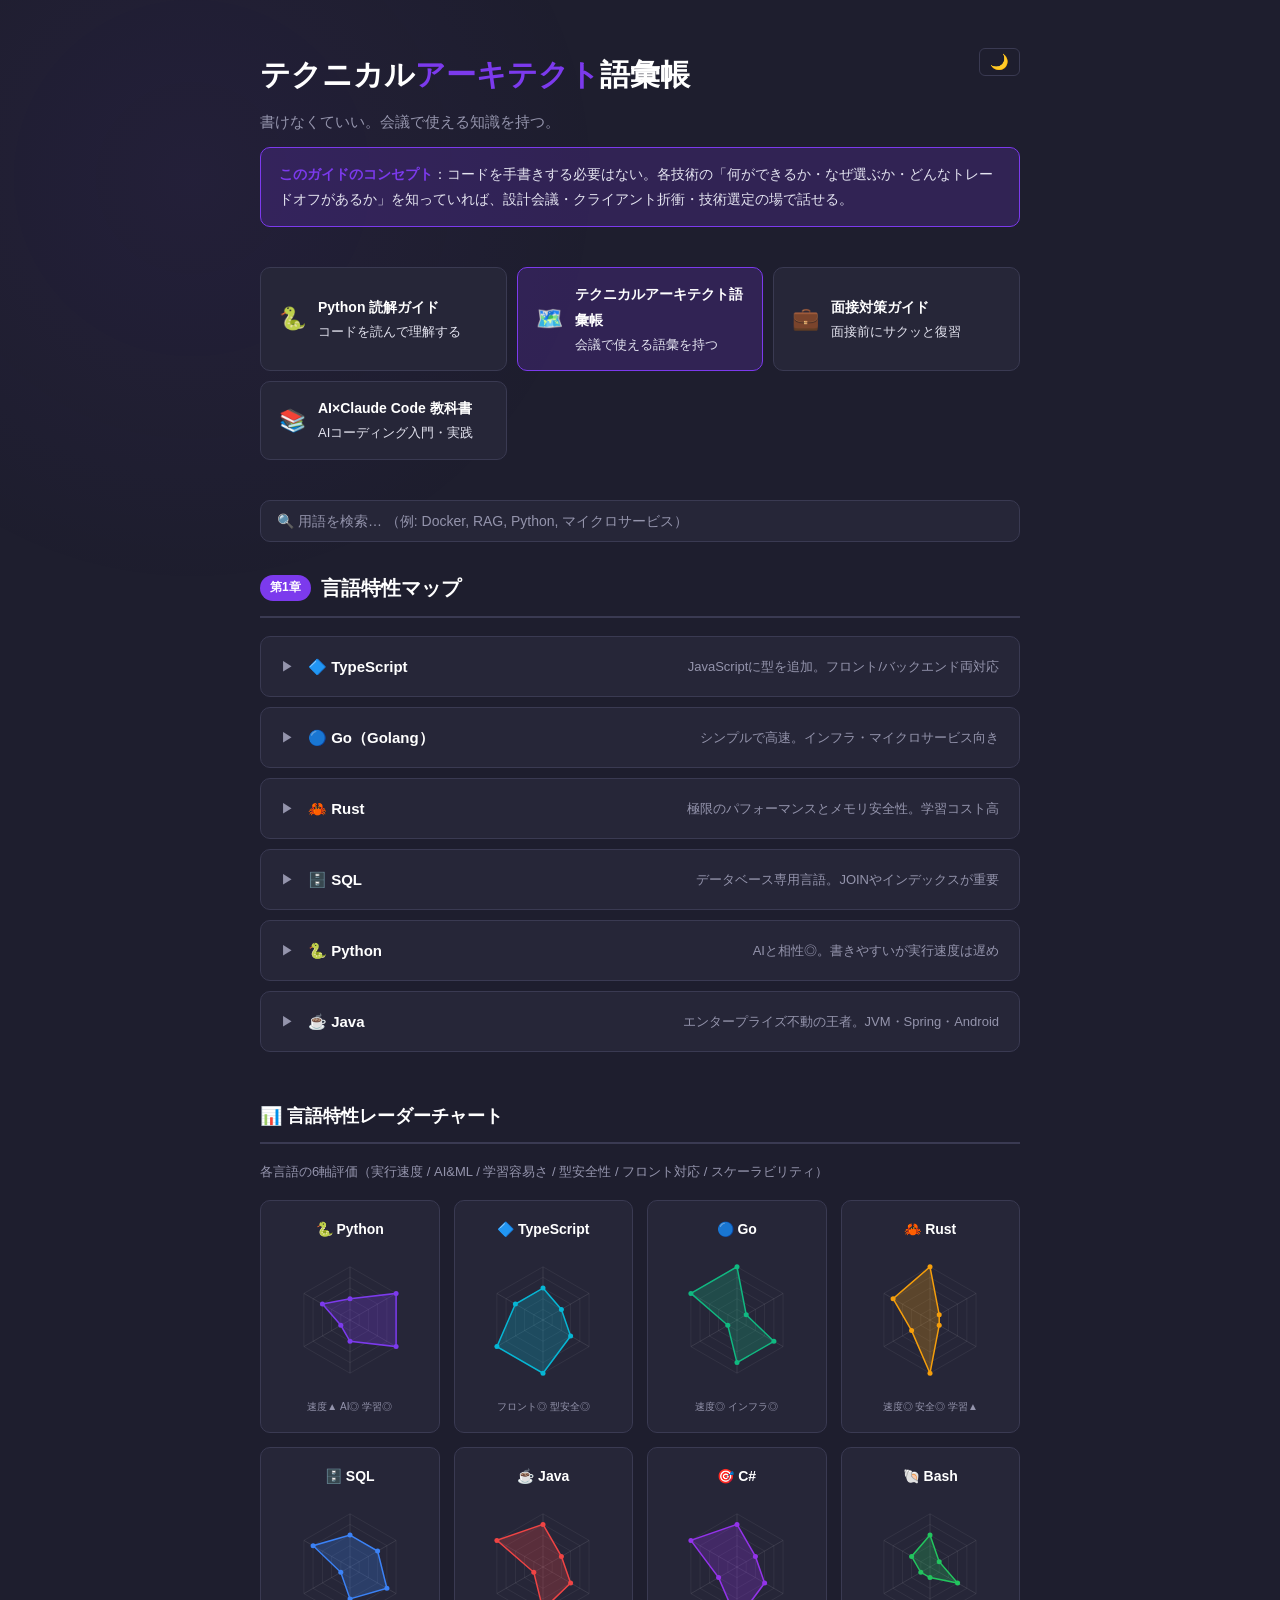
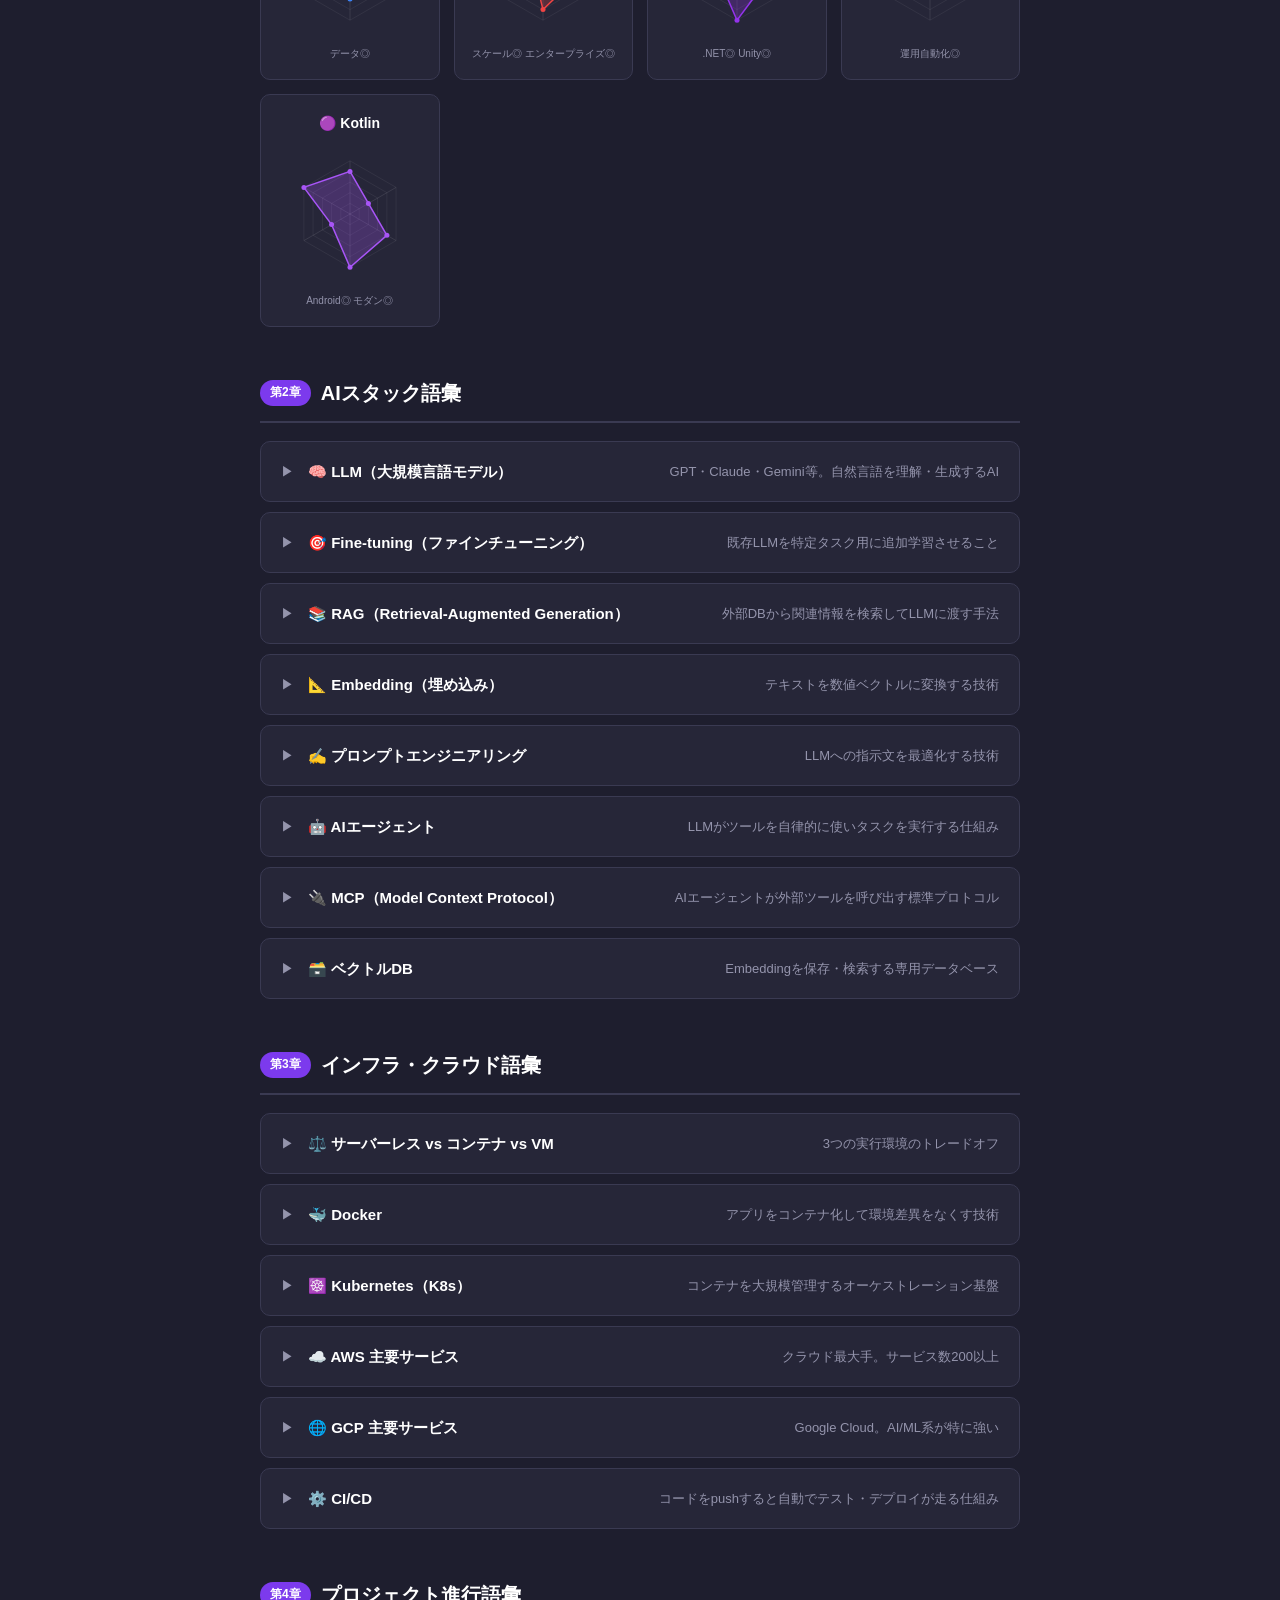
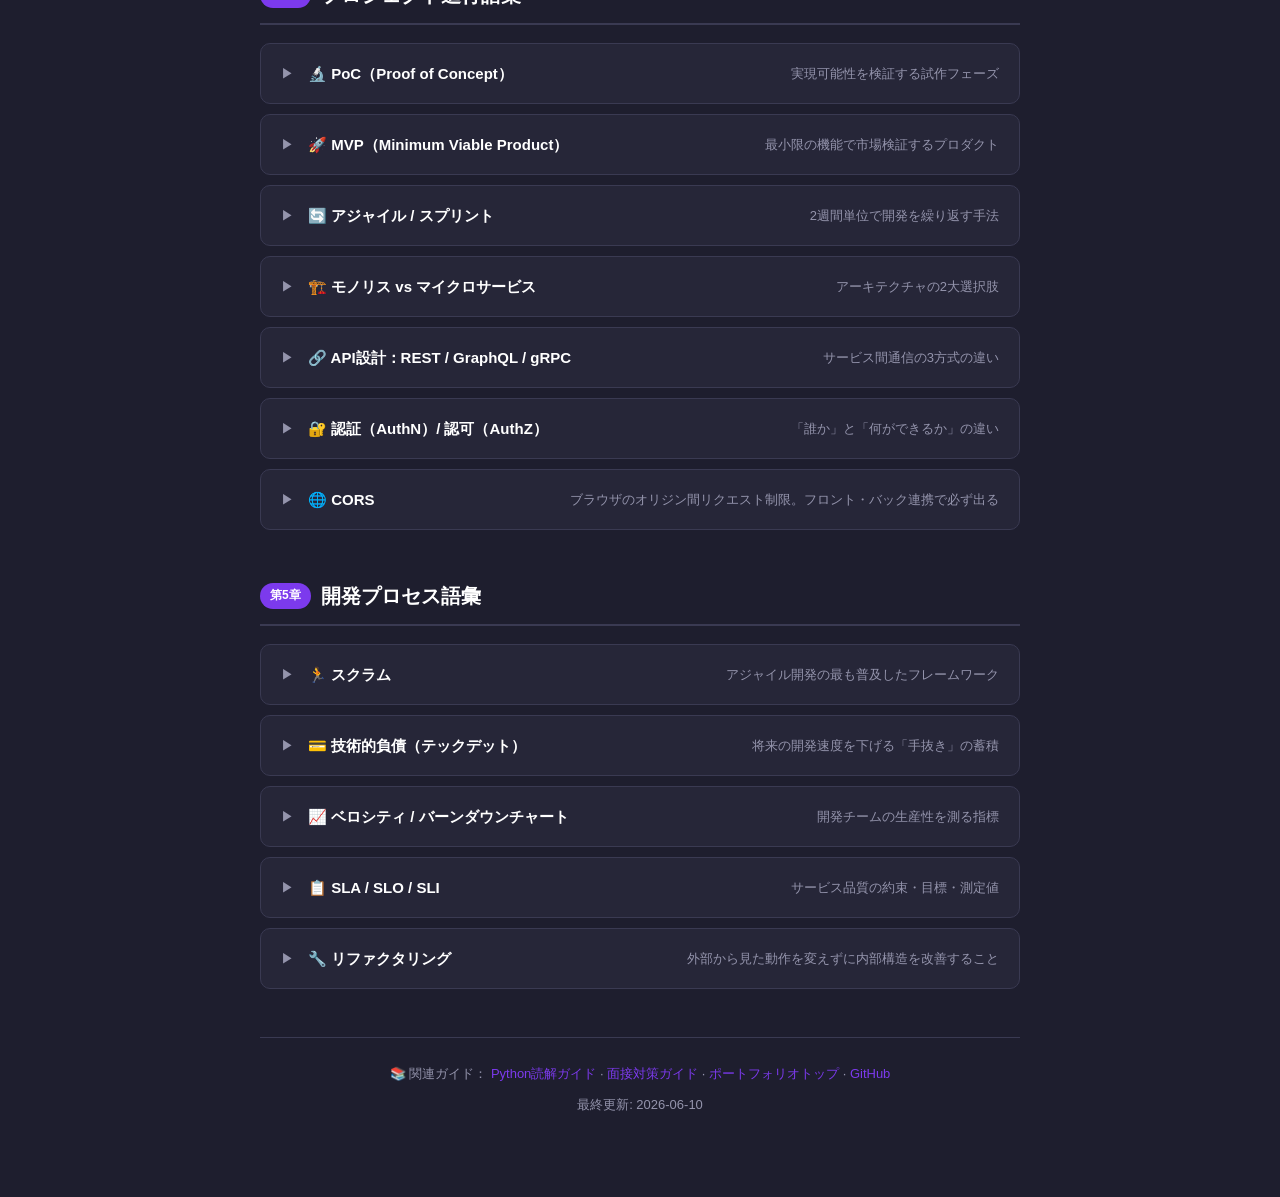
==== commit 3c90a9f8: "data(java): フル8セクション新規作成(Spring Boot/JVM/Android・公式doc裏取り)" ====
--- a/index.html
+++ b/index.html
@@ -288,6 +288,25 @@
         <p><strong>選ぶ理由</strong>：AI・機械学習のエコシステムがPythonに一極集中。PoCフェーズでのスピードが最速。書きやすく読みやすいためチームへの展開も容易。</p>
         <p><strong>選ばない理由</strong>：**高トラフィックAPI**（毎秒数万リクエスト超）はGoやRustが有利。**組み込みシステム**にはメモリ効率が悪すぎる。</p>
         <a class="more-link" href="01_languages/python.html">さらに詳しく →</a>
+      </div>
+    </div>
+    
+    <div class="acc-item" data-key="lang-java">
+      <div class="acc-header" onclick="toggle(this)">
+        <span class="acc-icon">▶</span>
+        <div class="acc-title">☕ Java</div>
+        <div class="acc-summary">エンタープライズ不動の王者。JVM・Spring・Android</div>
+      </div>
+      <div class="acc-body">
+        <p><strong>一言で言うと</strong>：「25年動いた王道の言語。Write Once, Run Anywhere の原典」</p>
+        <div class="tag-row">
+          <span class="tag tag-good">✅ 大規模基幹システム</span><span class="tag tag-good">✅ Androidアプリ</span><span class="tag tag-good">✅ ミッションクリティカル</span>
+          <span class="tag tag-bad">⚠ 軽量スクリプトには過剰</span><span class="tag tag-bad">⚠ 起動が遅い（コンテナと微妙）</span>
+        </div>
+        <p><strong>得意な用途</strong>：エンタープライズWeb（Spring Boot）・Androidアプリ（既存資産）・大規模基幹システム・ビッグデータ・分散処理・クラウドネイティブ（Quarkus / Micronaut）</p>
+        <p><strong>選ぶ理由</strong>：エコシステムが完成しすぎており、ライブラリ・フレームワーク・情報・人材が豊富。**大規模基幹・ミッションクリティカル**は依然としてJava一択。JVM上で動く**Scala/Kotlin/Clojure** など他言語への布石にもなり、新技術（Virtual Threads・GraalVM）も継続投入されている。</p>
+        <p><strong>選ばない理由</strong>：記法が冗長（getter/setter・例外チェック・型宣言）でコード量が多い。**学習コストが高く、軽量スクリプトには過剰**。起動が比較的遅い（GraalVM ネイティブビルドで改善可）。コンテナとの相性でCold Start に課題が出る場面もある。</p>
+        <a class="more-link" href="01_languages/java.html">さらに詳しく →</a>
       </div>
     </div>
     
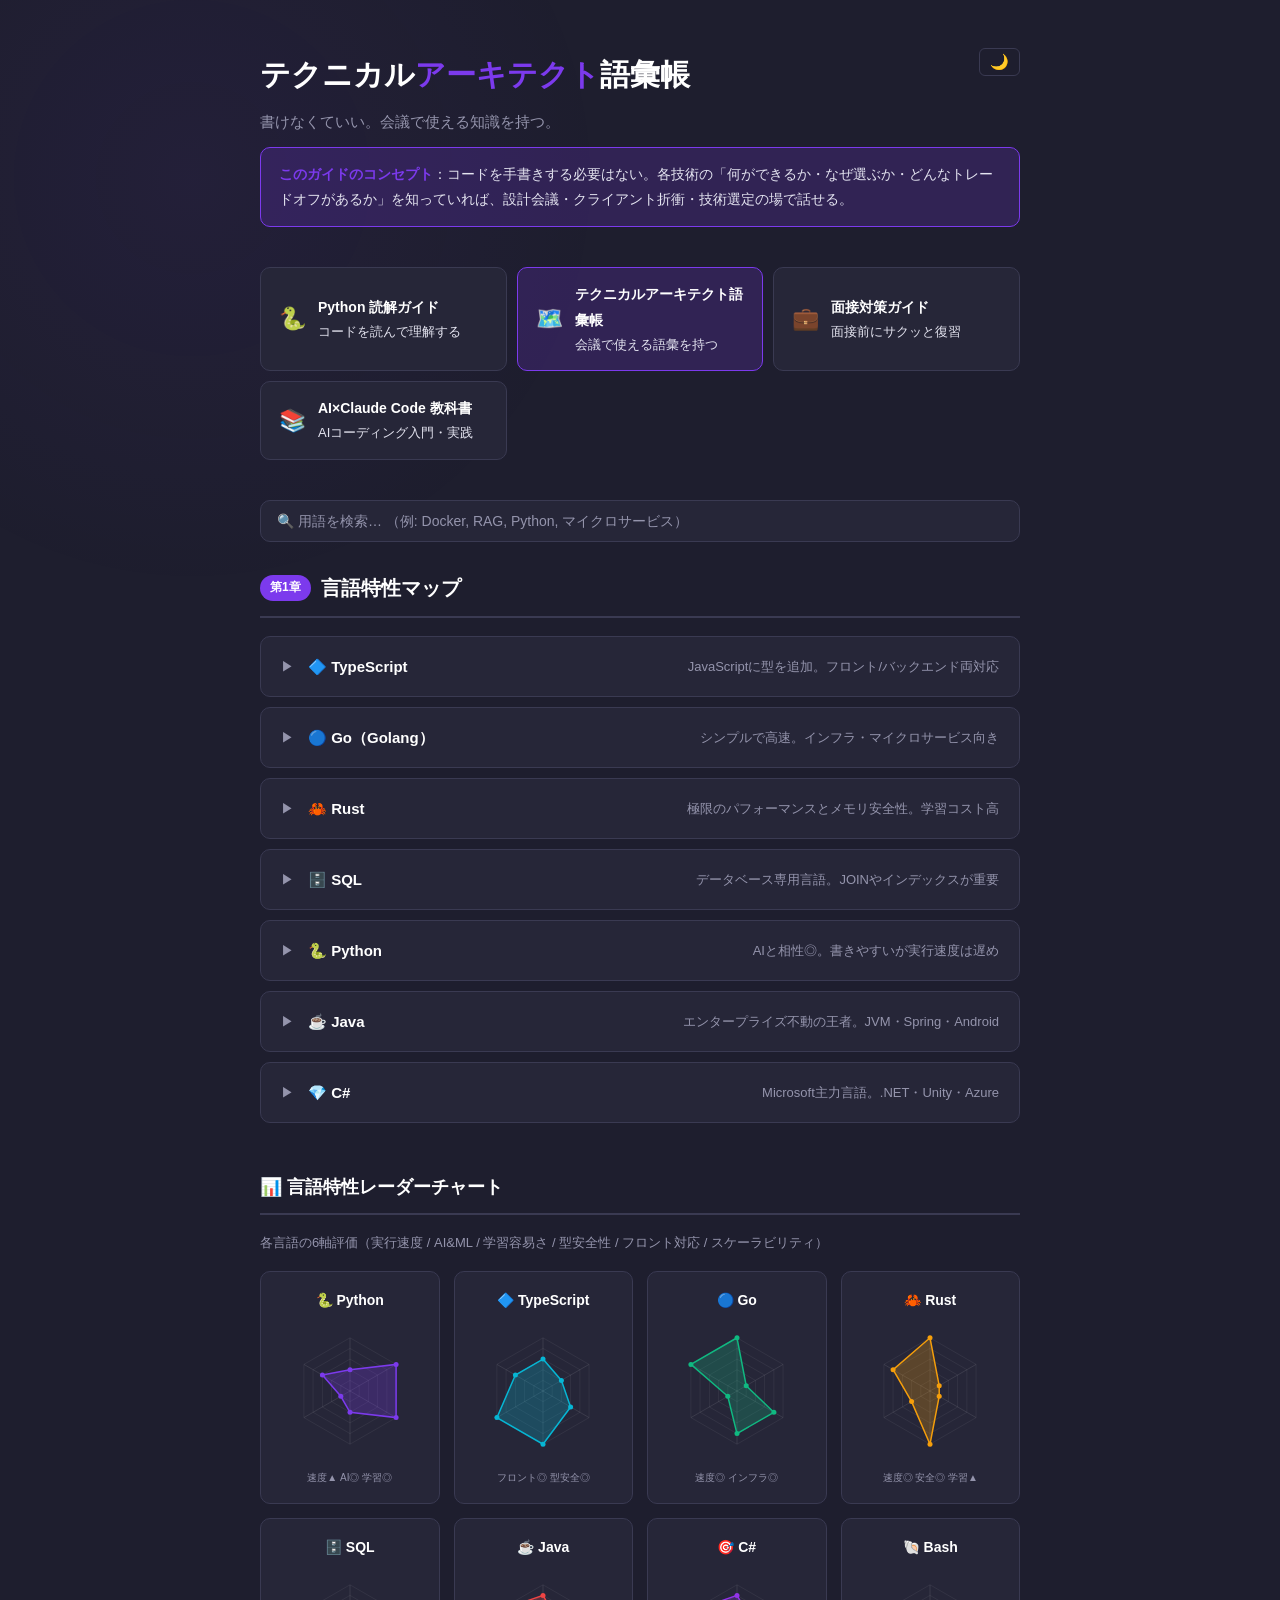
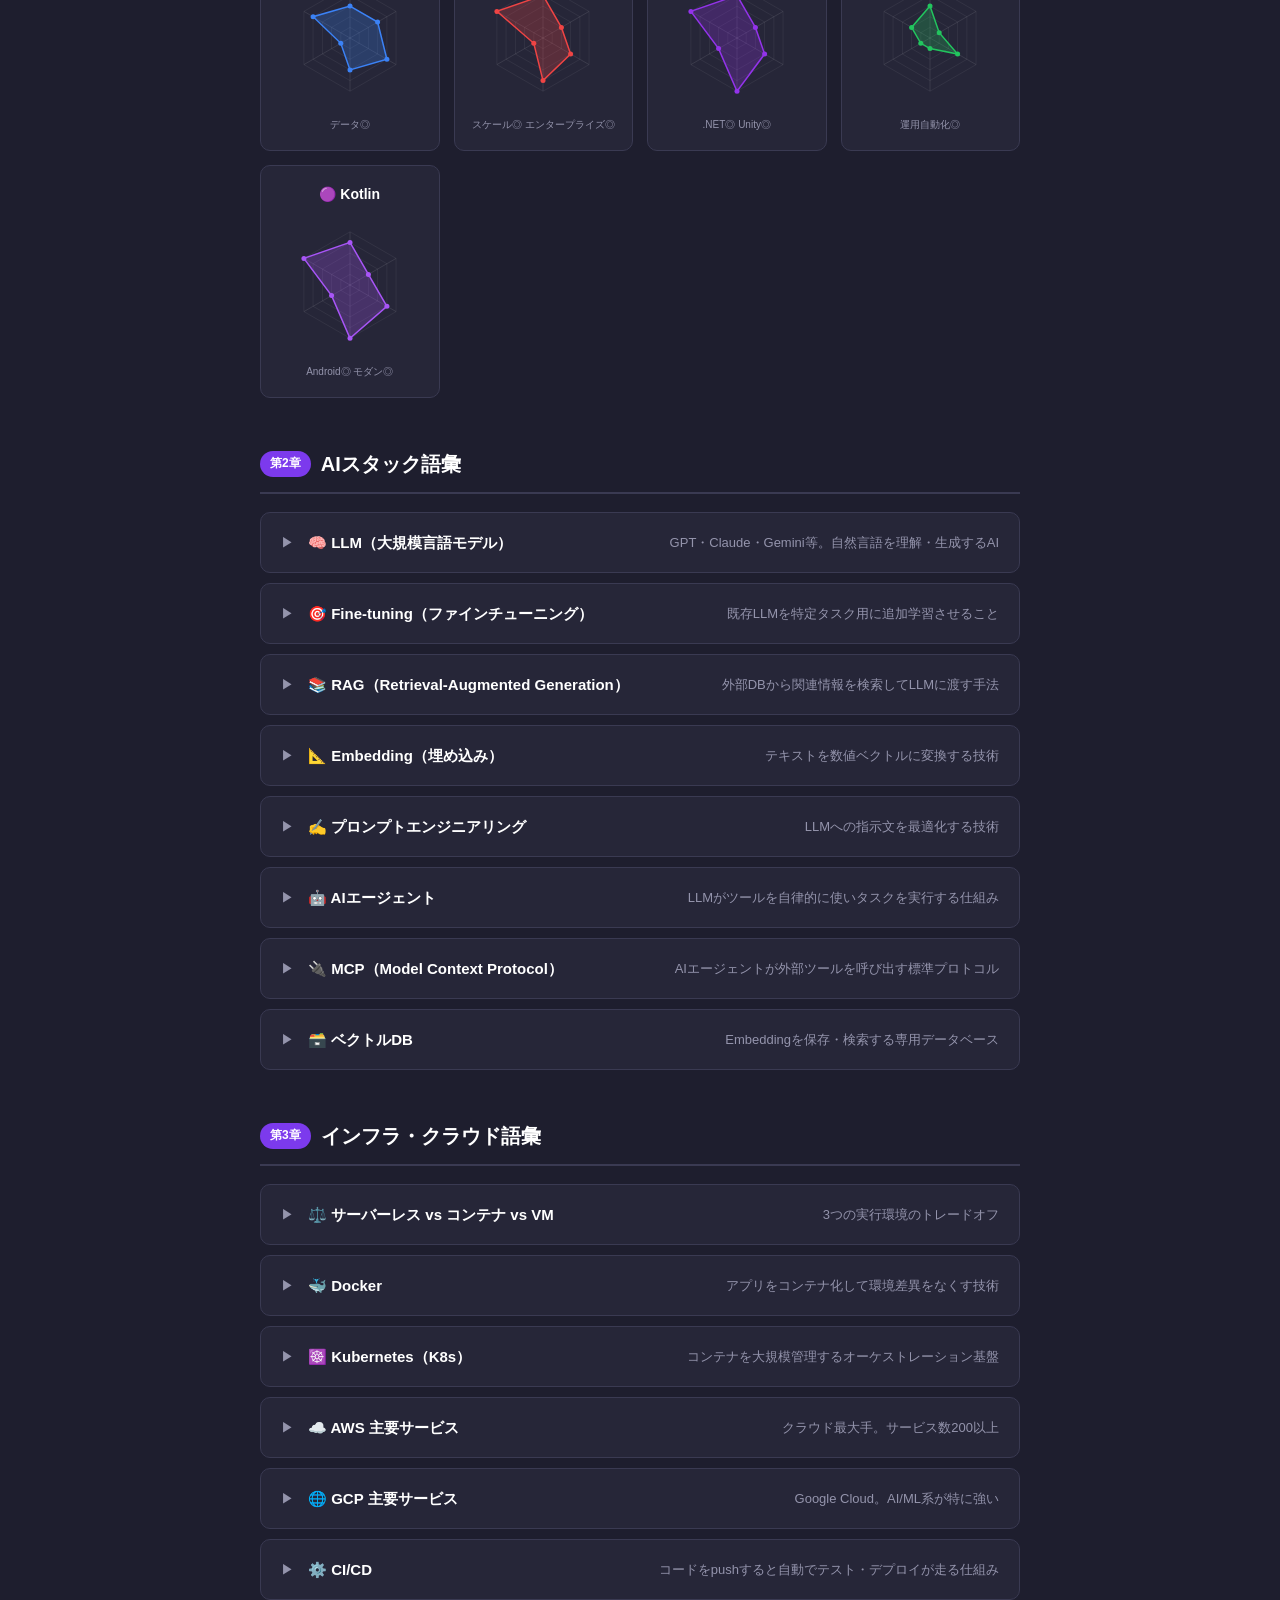
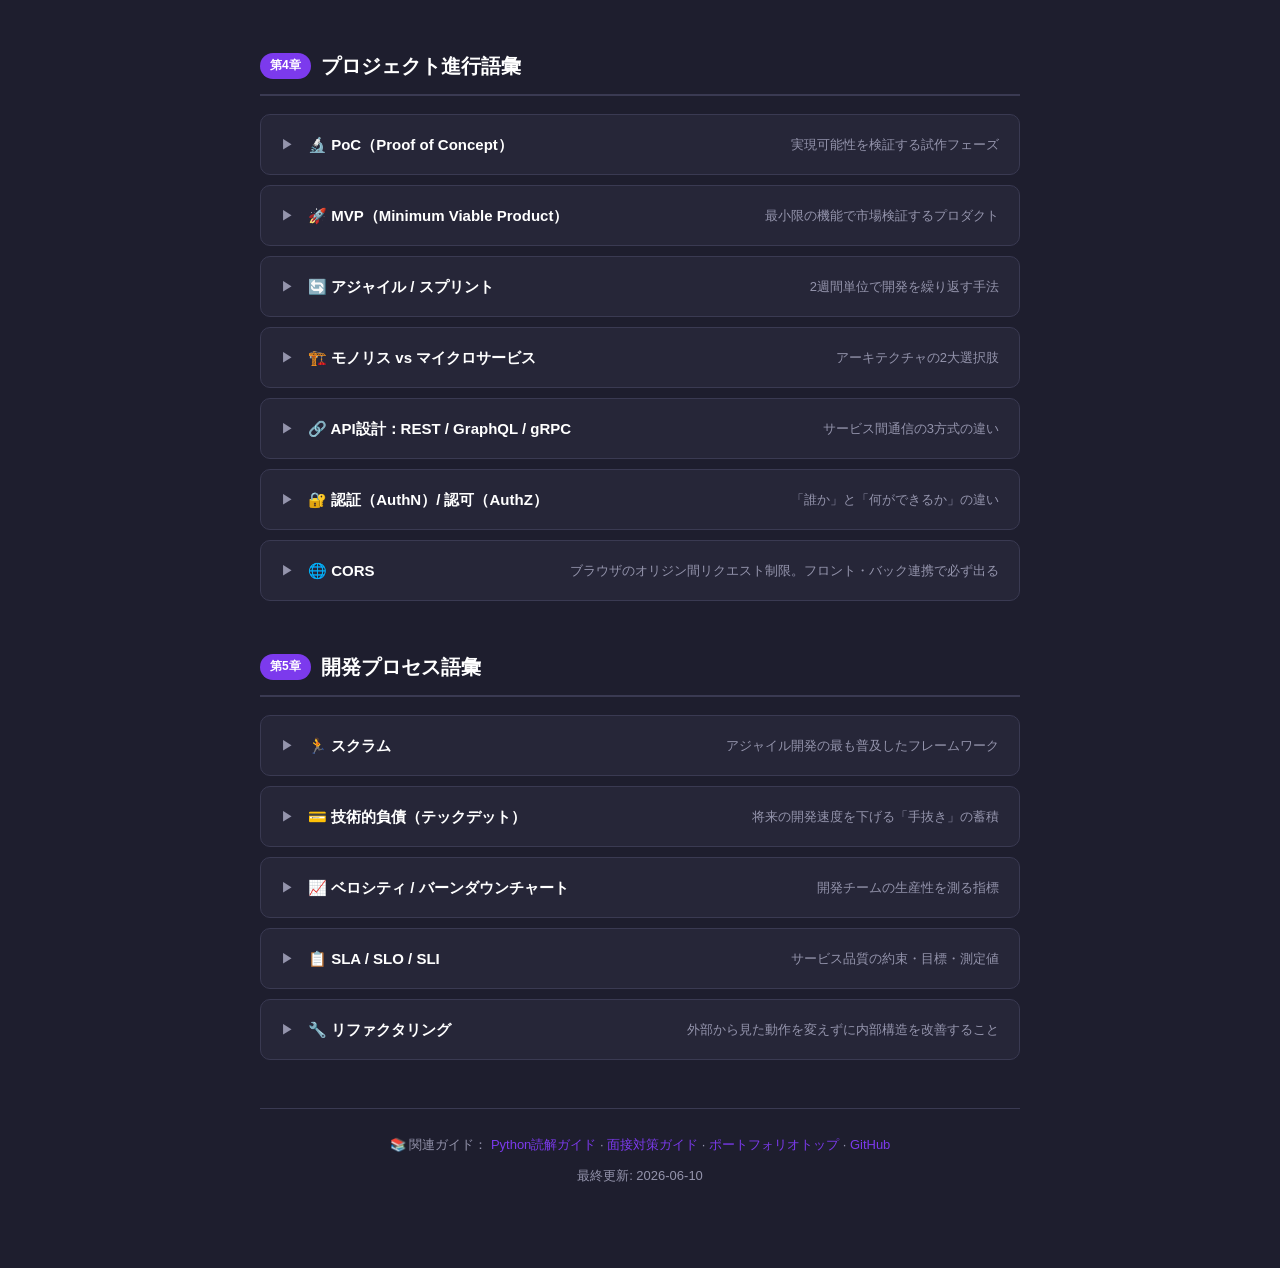
==== commit f2c78979: "data(csharp): フル8セクション新規作成(.NET/Unity/Azure・公式doc裏取り)" ====
--- a/index.html
+++ b/index.html
@@ -307,6 +307,25 @@
         <p><strong>選ぶ理由</strong>：エコシステムが完成しすぎており、ライブラリ・フレームワーク・情報・人材が豊富。**大規模基幹・ミッションクリティカル**は依然としてJava一択。JVM上で動く**Scala/Kotlin/Clojure** など他言語への布石にもなり、新技術（Virtual Threads・GraalVM）も継続投入されている。</p>
         <p><strong>選ばない理由</strong>：記法が冗長（getter/setter・例外チェック・型宣言）でコード量が多い。**学習コストが高く、軽量スクリプトには過剰**。起動が比較的遅い（GraalVM ネイティブビルドで改善可）。コンテナとの相性でCold Start に課題が出る場面もある。</p>
         <a class="more-link" href="01_languages/java.html">さらに詳しく →</a>
+      </div>
+    </div>
+    
+    <div class="acc-item" data-key="lang-csharp">
+      <div class="acc-header" onclick="toggle(this)">
+        <span class="acc-icon">▶</span>
+        <div class="acc-title">💎 C#</div>
+        <div class="acc-summary">Microsoft主力言語。.NET・Unity・Azure</div>
+      </div>
+      <div class="acc-body">
+        <p><strong>一言で言うと</strong>：「26年進化するMicrosoft主力言語。.NET・Unity・Azureを縦断」</p>
+        <div class="tag-row">
+          <span class="tag tag-good">✅ Web API（ASP.NET Core）</span><span class="tag tag-good">✅ ゲーム開発（Unity）</span><span class="tag tag-good">✅ Microsoft/Azure環境</span>
+          <span class="tag tag-bad">⚠ 超軽量スクリプトには過剰</span><span class="tag tag-bad">⚠ .NET Framework（Windowsのみ）は新規非推奨</span>
+        </div>
+        <p><strong>得意な用途</strong>：Web API（ASP.NET Core）・ゲーム開発（Unity）・クラウド / Azure 連携・デスクトップ・モバイル（.NET MAUI）・CLI / Worker Service / IoT</p>
+        <p><strong>選ぶ理由</strong>：**Microsoft エコシステム（.NET・Azure・Visual Studio・Unity）との統合度が最強クラス**。ASP.NET Core は TechEmpower ベンチマークで常に最上位。**Nullable Reference Types** による null 安全性・**async/await** の言語サポート・**LINQ** の表現力・**record 型** の簡潔さはモダンな書き心地を実現。Unity 公式・Azure ファーストクラス採用・NativeAOT で起動高速。Visual Studio のデバッグ体験は業界屈指。</p>
+        <p><strong>選ばない理由</strong>：**Microsoft エコシステム外**では .NET の恩恵が薄く、Linux サーバ運用は依然 Java/Go/Rust に劣る場面も。**.NET Framework（Windows のみ）は廃止予定**で新規採用不可、**.NET 8 以降**を選ぶ必要。Mono は歴史あるが .NET 主流への移行が推奨。学習コストは中程度（Java/C++ 経験者には馴染みやすい）。</p>
+        <a class="more-link" href="01_languages/csharp.html">さらに詳しく →</a>
       </div>
     </div>
     
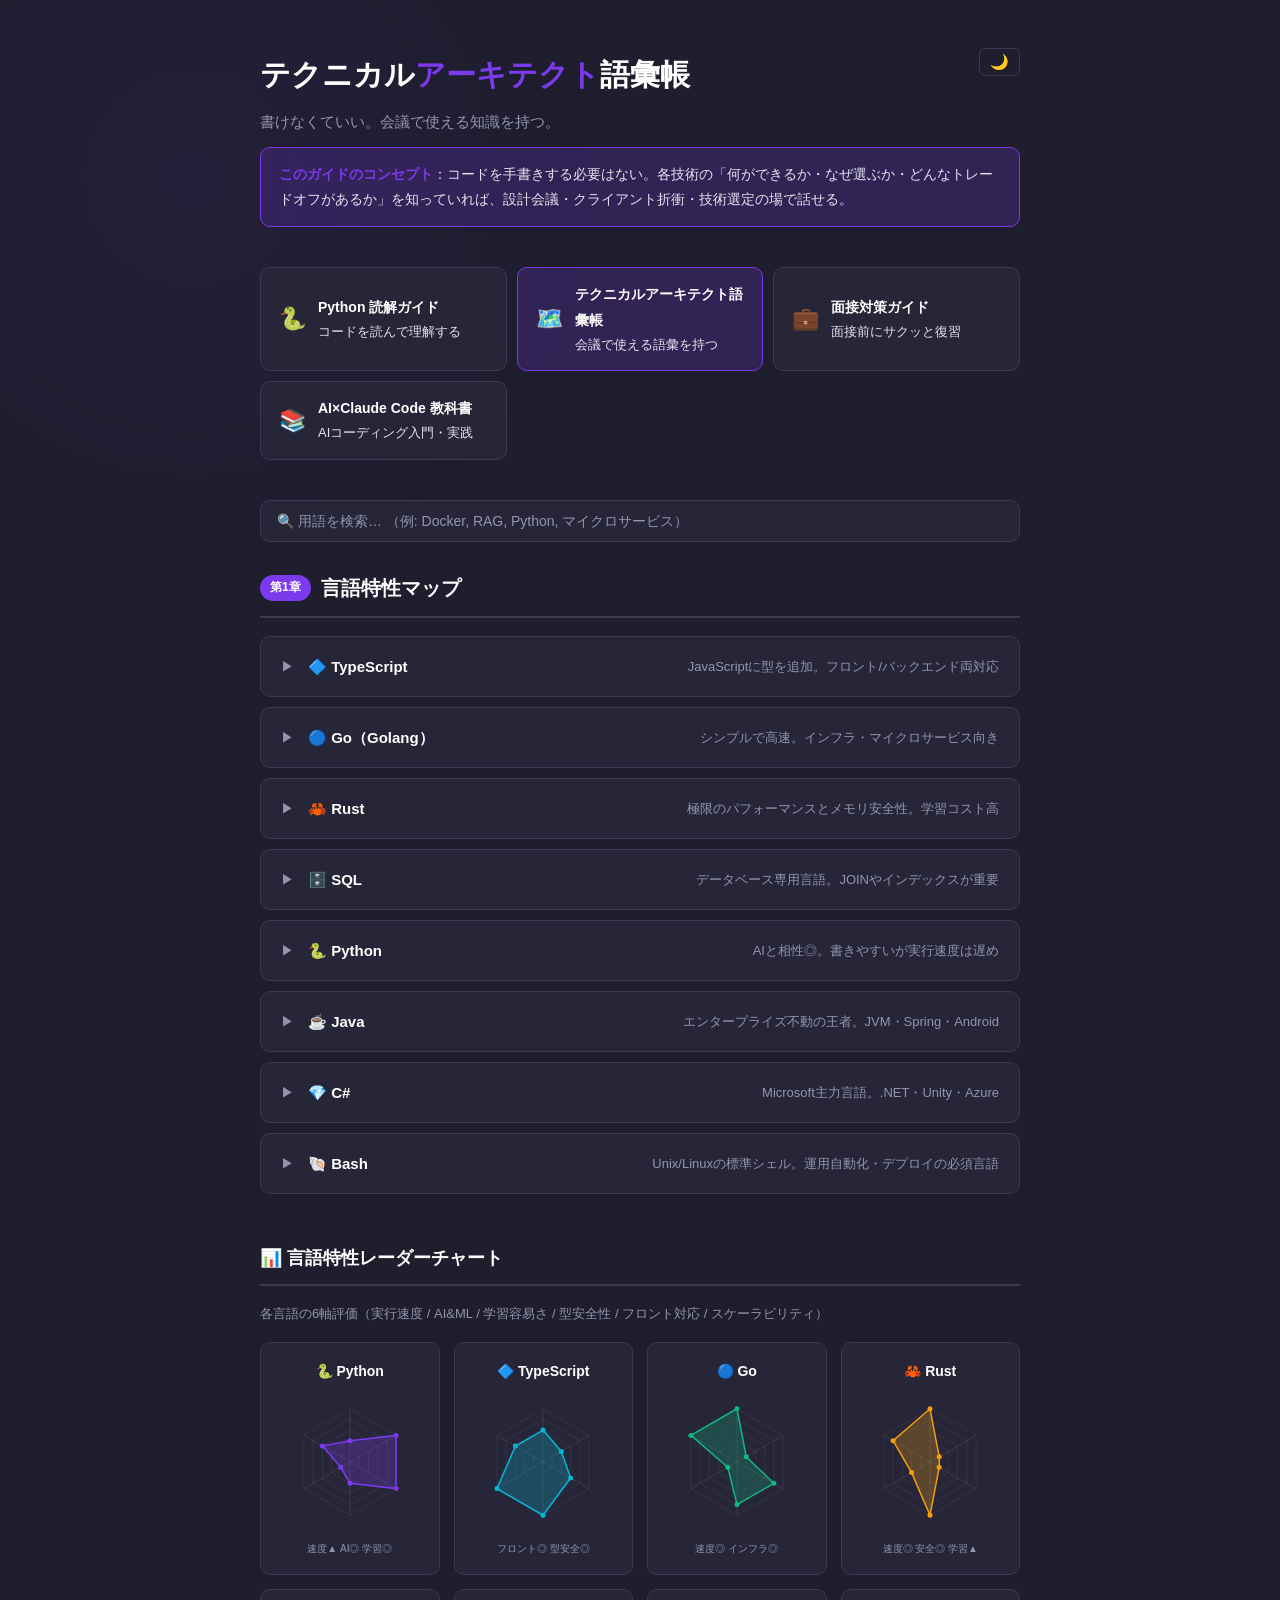
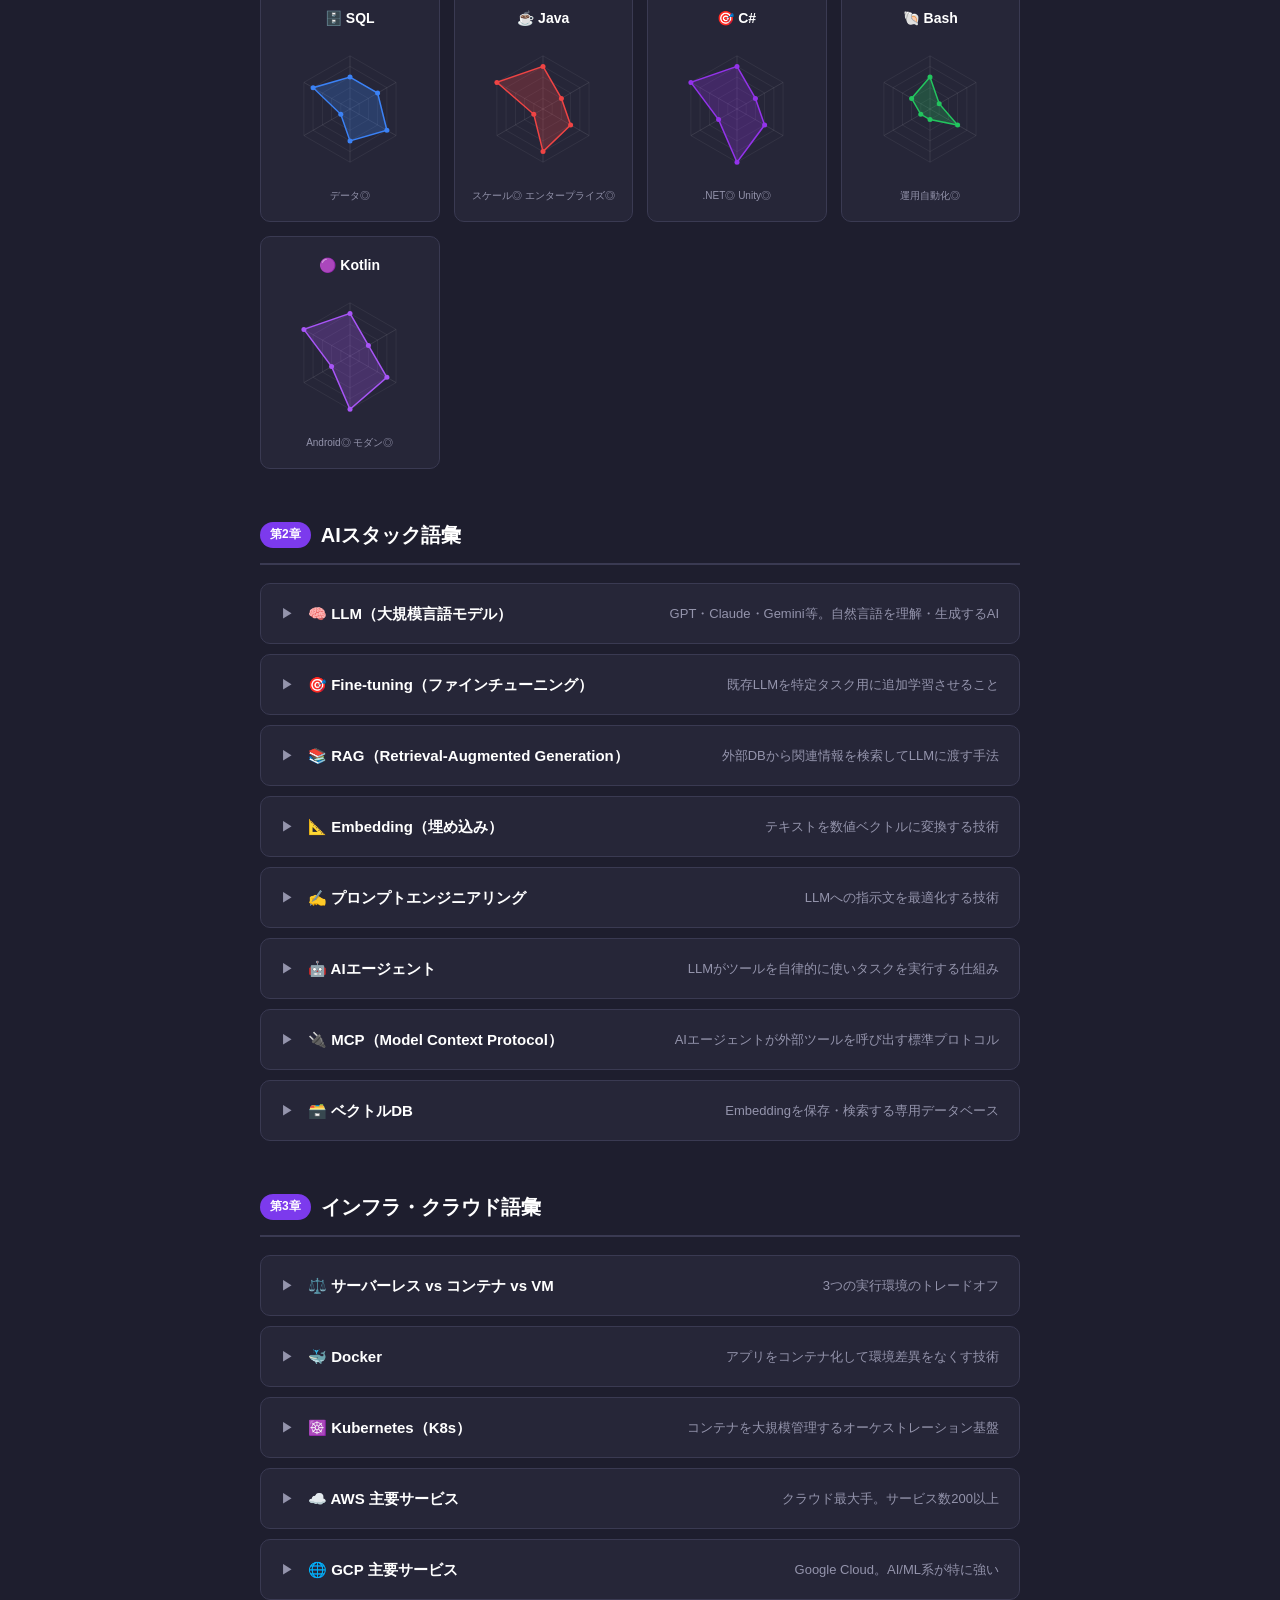
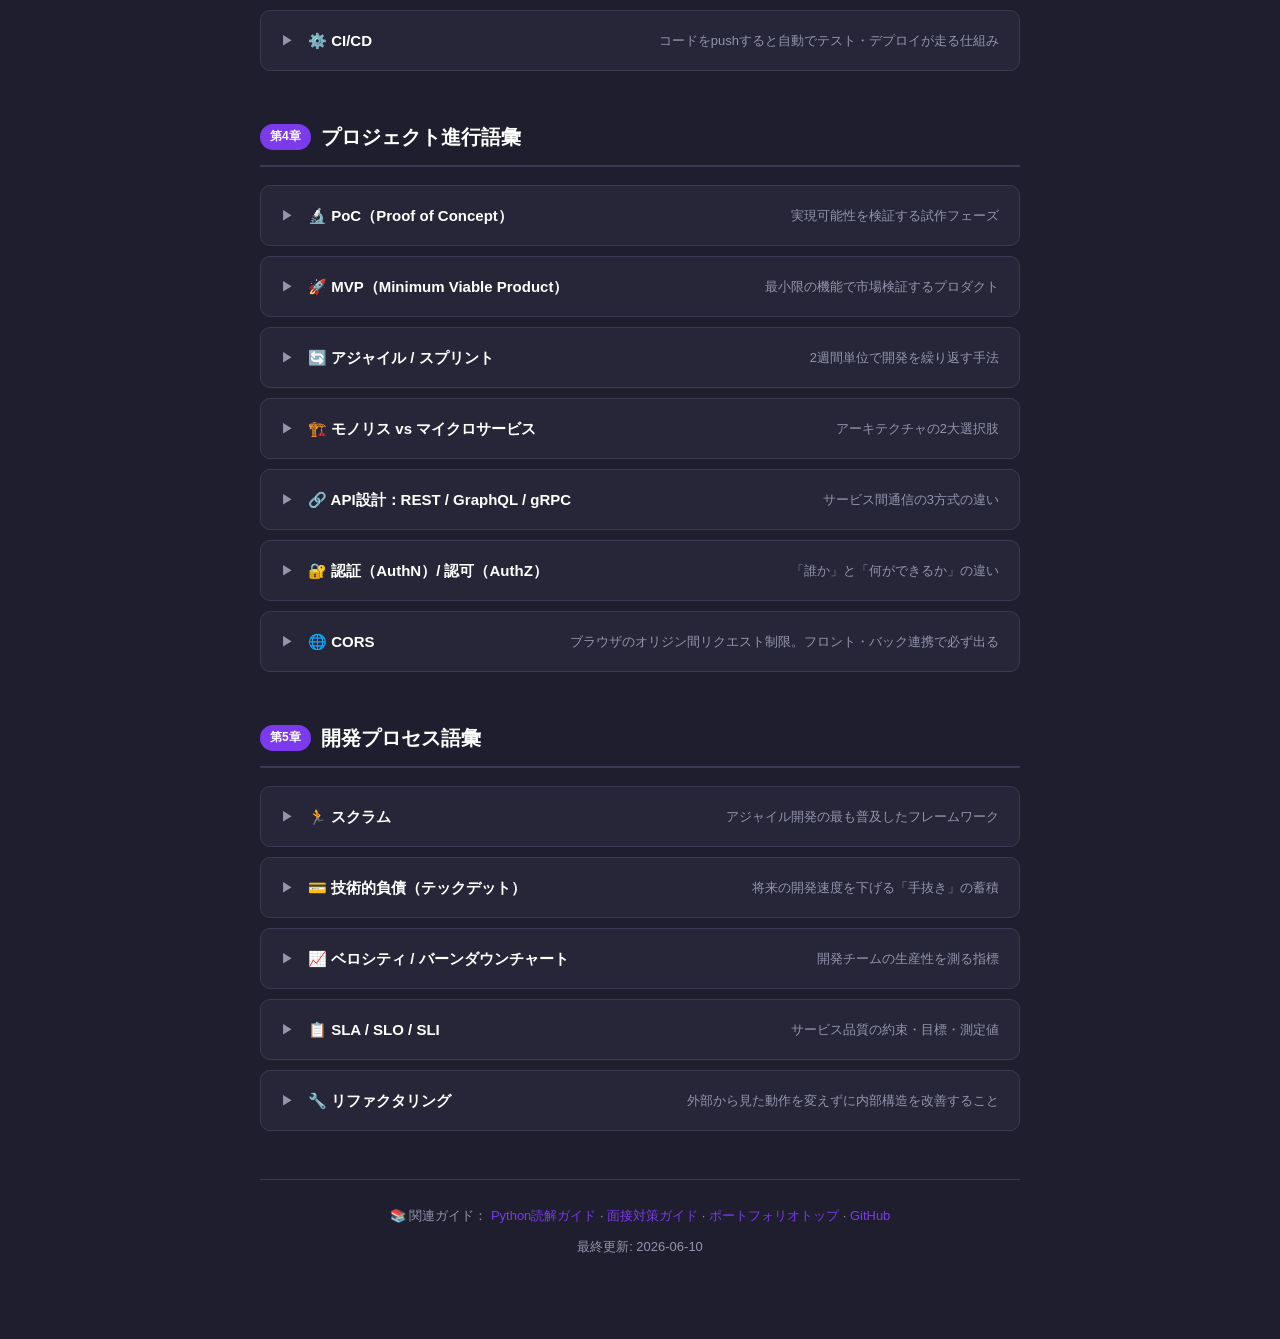
==== commit d9833059: "data(bash): フル8セクション新規作成(POSIX/運用自動化・公式doc裏取り)" ====
--- a/index.html
+++ b/index.html
@@ -326,6 +326,25 @@
         <p><strong>選ぶ理由</strong>：**Microsoft エコシステム（.NET・Azure・Visual Studio・Unity）との統合度が最強クラス**。ASP.NET Core は TechEmpower ベンチマークで常に最上位。**Nullable Reference Types** による null 安全性・**async/await** の言語サポート・**LINQ** の表現力・**record 型** の簡潔さはモダンな書き心地を実現。Unity 公式・Azure ファーストクラス採用・NativeAOT で起動高速。Visual Studio のデバッグ体験は業界屈指。</p>
         <p><strong>選ばない理由</strong>：**Microsoft エコシステム外**では .NET の恩恵が薄く、Linux サーバ運用は依然 Java/Go/Rust に劣る場面も。**.NET Framework（Windows のみ）は廃止予定**で新規採用不可、**.NET 8 以降**を選ぶ必要。Mono は歴史あるが .NET 主流への移行が推奨。学習コストは中程度（Java/C++ 経験者には馴染みやすい）。</p>
         <a class="more-link" href="01_languages/csharp.html">さらに詳しく →</a>
+      </div>
+    </div>
+    
+    <div class="acc-item" data-key="lang-bash">
+      <div class="acc-header" onclick="toggle(this)">
+        <span class="acc-icon">▶</span>
+        <div class="acc-title">🐚 Bash</div>
+        <div class="acc-summary">Unix/Linuxの標準シェル。運用自動化・デプロイの必須言語</div>
+      </div>
+      <div class="acc-body">
+        <p><strong>一言で言うと</strong>：「37年動いたUnix/Linuxの標準シェル。サーバー運用とデプロイの共通語」</p>
+        <div class="tag-row">
+          <span class="tag tag-good">✅ サーバー運用自動化（systemd・cron）</span><span class="tag tag-good">✅ CI/CDパイプライン</span><span class="tag tag-good">✅ デプロイ・ビルドスクリプト</span><span class="tag tag-good">✅ テキスト処理パイプライン（grep/sed/awk）</span><span class="tag tag-good">✅ 開発環境セットアップ</span>
+          <span class="tag tag-bad">⚠ クロスプラットフォーム GUI アプリ</span><span class="tag tag-bad">⚠ 大規模アプリケーション本体（中規模以上が限界）</span><span class="tag tag-bad">⚠ Windows専用ロジック（PowerShell/Python推奨）</span>
+        </div>
+        <p><strong>得意な用途</strong>：サーバー運用自動化（systemd・cron）・CI/CD パイプライン（Harness / GitHub Actions / GitLab CI）・デプロイ・ビルドスクリプト・ログ集計・テキスト処理パイプライン・開発環境セットアップスクリプト</p>
+        <p><strong>選ぶ理由</strong>：**Unix/Linux のデフォルトシェル**で、サーバー運用・CI/CD・Docker・systemd の**共通語**として外せない。**POSIX シェル標準にほぼ準拠**しつつ、配列・`[[ ]]`・プロセス置換等の実用拡張も持つ。**テキスト処理パイプライン**（grep/awk/sed/jq）はパイプで簡潔に書け、ログ集計やアクセス解析では最速クラス。`set -euo pipefail` と **ShellCheck** で堅牢化も可能。`#!/usr/bin/env bash` のシバン1行で即スクリプト化できる学習コストの低さも強み。</p>
+        <p><strong>選ばない理由</strong>：**大規模アプリケーション本体には不向き**（数百行を超えると保守が困難になり、Python/Go へ移行すべき）。**シェル展開・単語分割・引用**のルールが独特で、`$VAR` と `$VAR &#34;` の違いを誤ると**セキュリティ脆弱性**（コマンドインジェクション）に直結する。**Windows サポートは WSL / Git Bash 経由のみ**で、ネイティブ実行は不可。**対話シェルとしての完成度は zsh / fish に劣る**ため、補完・プロンプトを凝りたい用途には向かない。</p>
+        <a class="more-link" href="01_languages/bash.html">さらに詳しく →</a>
       </div>
     </div>
     
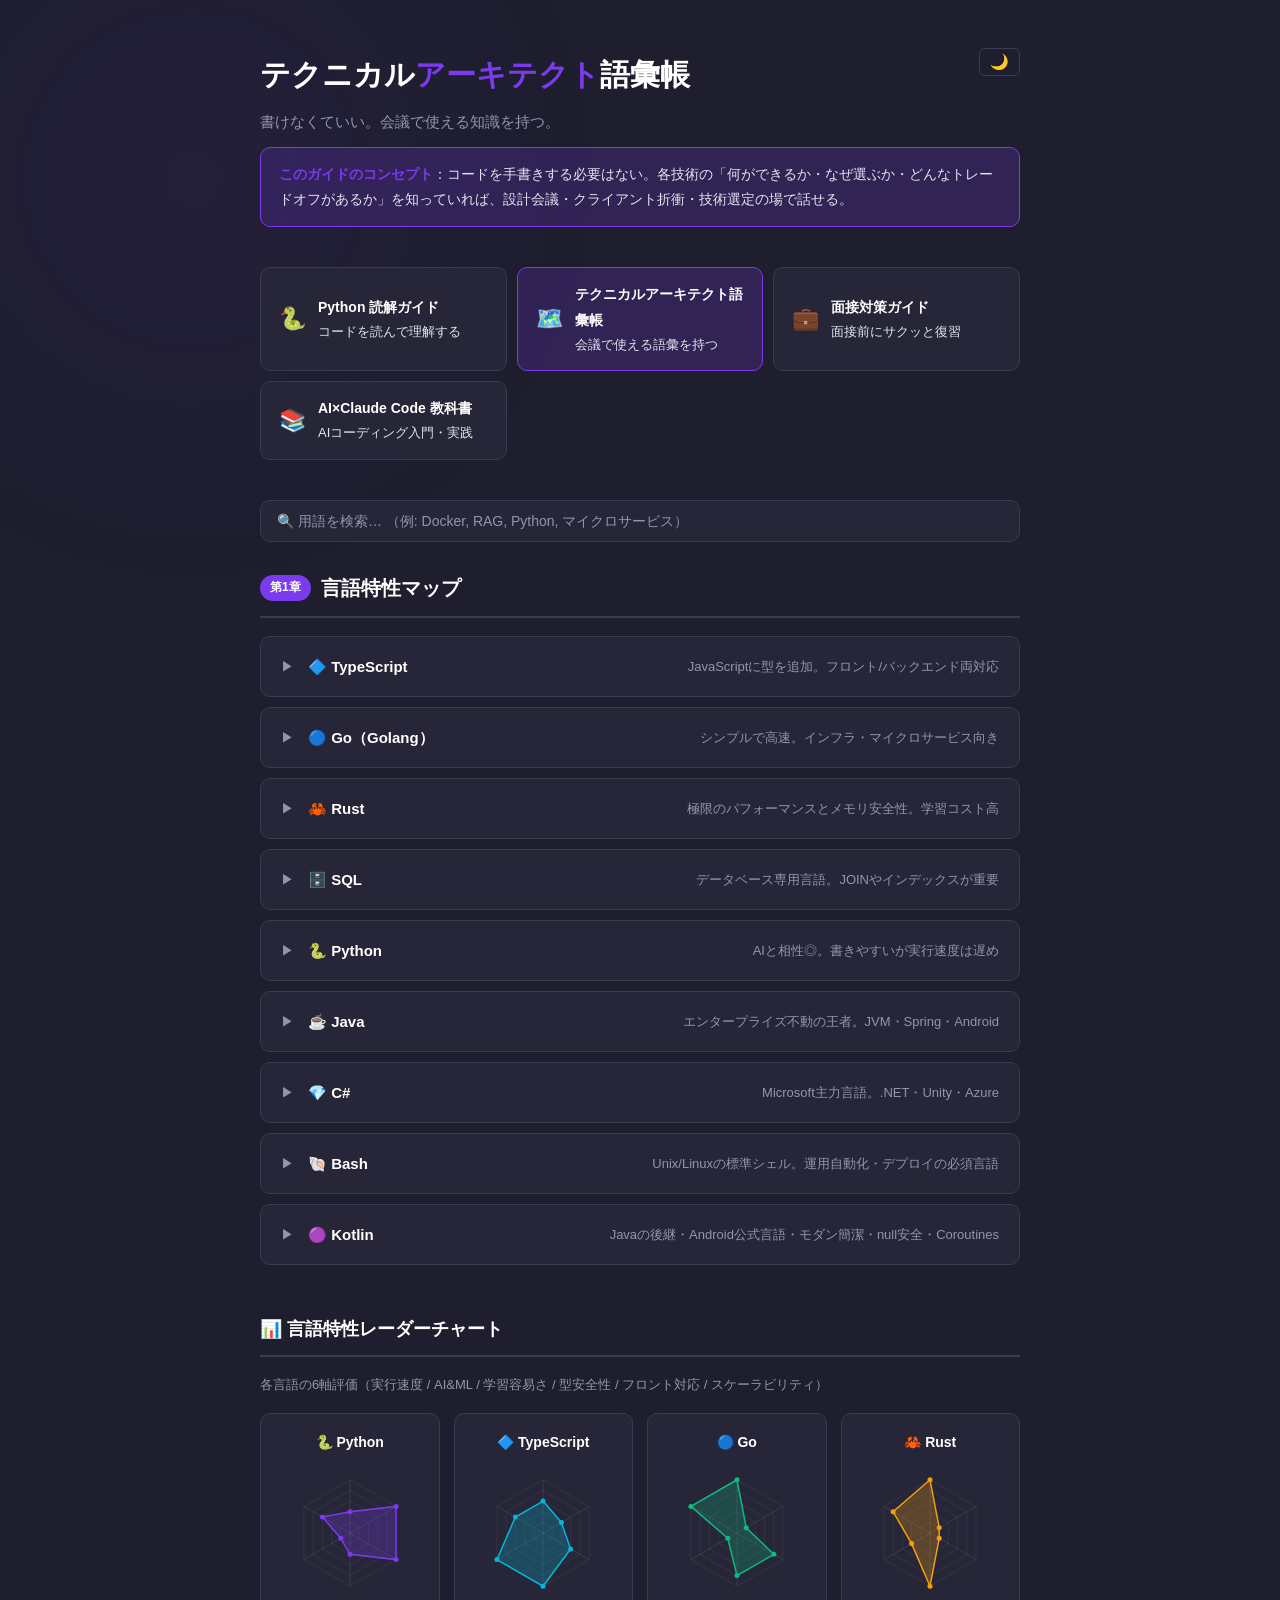
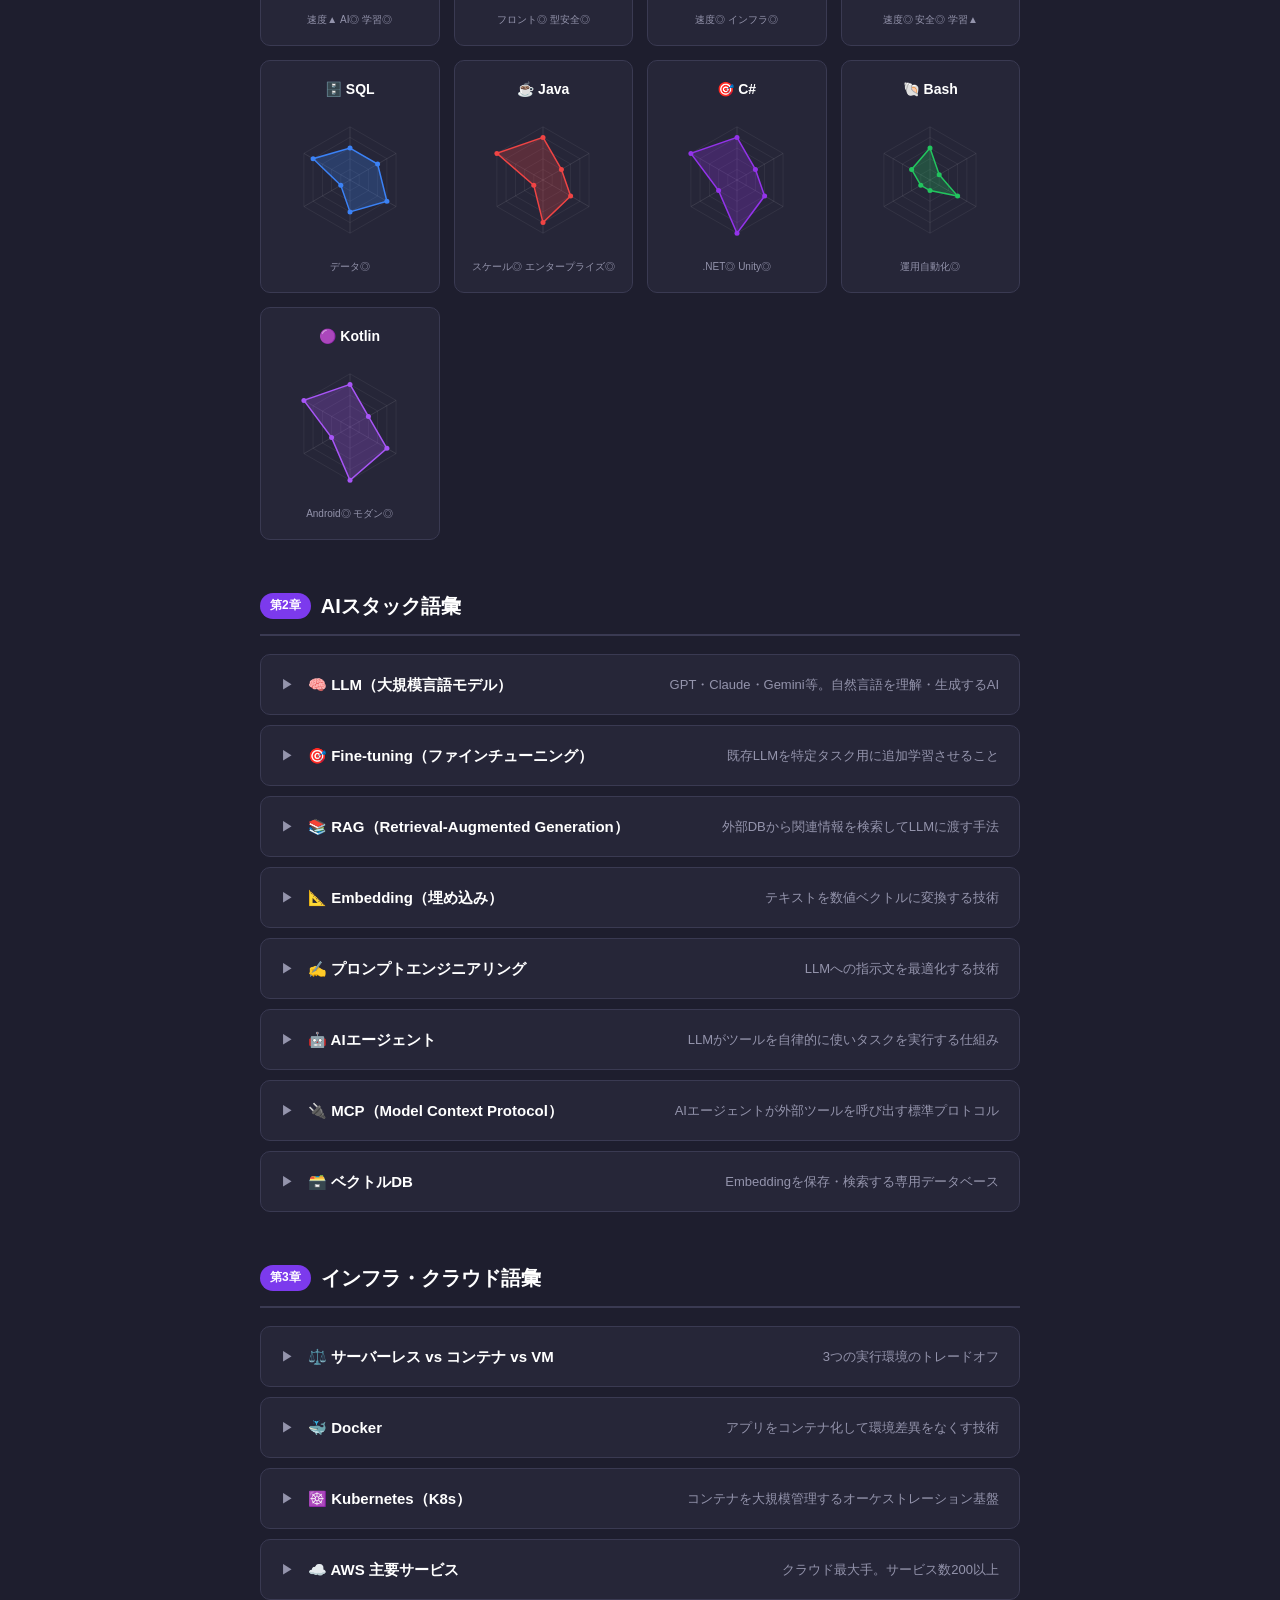
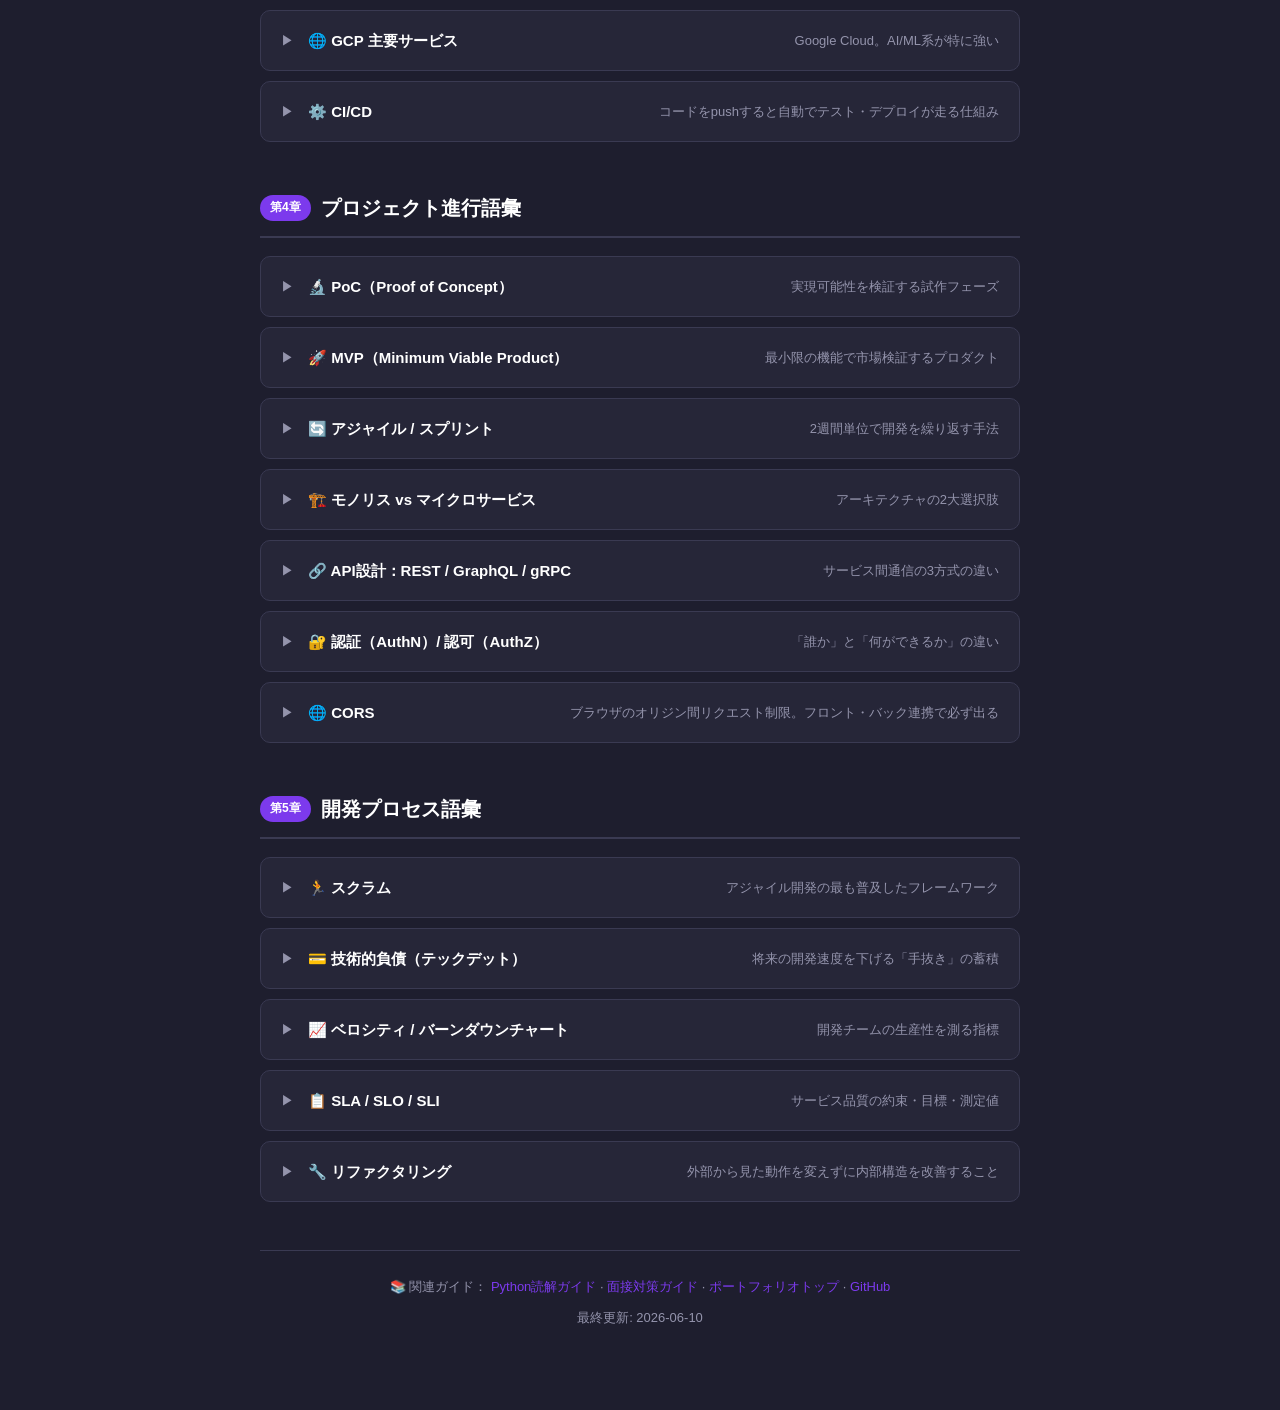
==== commit cbc1537e: "data(kotlin): フル8セクション新規作成(JVM/Androidモダン/Coroutines・公式doc裏取り)" ====
--- a/index.html
+++ b/index.html
@@ -345,6 +345,25 @@
         <p><strong>選ぶ理由</strong>：**Unix/Linux のデフォルトシェル**で、サーバー運用・CI/CD・Docker・systemd の**共通語**として外せない。**POSIX シェル標準にほぼ準拠**しつつ、配列・`[[ ]]`・プロセス置換等の実用拡張も持つ。**テキスト処理パイプライン**（grep/awk/sed/jq）はパイプで簡潔に書け、ログ集計やアクセス解析では最速クラス。`set -euo pipefail` と **ShellCheck** で堅牢化も可能。`#!/usr/bin/env bash` のシバン1行で即スクリプト化できる学習コストの低さも強み。</p>
         <p><strong>選ばない理由</strong>：**大規模アプリケーション本体には不向き**（数百行を超えると保守が困難になり、Python/Go へ移行すべき）。**シェル展開・単語分割・引用**のルールが独特で、`$VAR` と `$VAR &#34;` の違いを誤ると**セキュリティ脆弱性**（コマンドインジェクション）に直結する。**Windows サポートは WSL / Git Bash 経由のみ**で、ネイティブ実行は不可。**対話シェルとしての完成度は zsh / fish に劣る**ため、補完・プロンプトを凝りたい用途には向かない。</p>
         <a class="more-link" href="01_languages/bash.html">さらに詳しく →</a>
+      </div>
+    </div>
+    
+    <div class="acc-item" data-key="lang-kotlin">
+      <div class="acc-header" onclick="toggle(this)">
+        <span class="acc-icon">▶</span>
+        <div class="acc-title">🟣 Kotlin</div>
+        <div class="acc-summary">Javaの後継・Android公式言語・モダン簡潔・null安全・Coroutines</div>
+      </div>
+      <div class="acc-body">
+        <p><strong>一言で言うと</strong>：「15年動いたモダンJVM。Javaの冗長さを解消し、Android公式となった」</p>
+        <div class="tag-row">
+          <span class="tag tag-good">✅ Androidアプリ（現行公式）</span><span class="tag tag-good">✅ サーバーサイド（Ktor / Spring Boot）</span><span class="tag tag-good">✅ Kotlin Multiplatform（iOS / JS / Desktop 共有コード）</span><span class="tag tag-good">✅ Null安全性が重要な業務システム</span><span class="tag tag-good">✅ モダンJVM（Java 資産活用）</span>
+          <span class="tag tag-bad">⚠ ビルド速度が最重要（Gradle 設定の重さが課題）</span><span class="tag tag-bad">⚠ 現メンバーが Java も Kotlin も読めない</span><span class="tag tag-bad">⚠ レガシー JVM 環境（古い Android・Java 6 など）で動かす必要がある場合</span>
+        </div>
+        <p><strong>得意な用途</strong>：Androidアプリ（現行公式）・サーバーサイド（Ktor / Spring Boot）・Kotlin Multiplatform（iOS / JS / Desktop 共有コード）・CLI / ツール（Kotlin Script）・data class を多用する業務システム</p>
+        <p><strong>選ぶ理由</strong>：**Java の上位互換**として設計され、既存の Java ライブラリ・フレームワーク（Spring・Hibernate 等）を**そのまま呼べる**。**Null安全**（コンパイル時に NullPointerException を検出）・**data class**（equals/hashCode/toString 自動生成）・**拡張関数**（既存クラスの拡張）・**Coroutines**（軽量スレッド・構造化並行性）・**when式**（スマートキャスト付きのパターンマッチ）など、モダン言語機能を**後付けなし**で備えている。**Android の現行公式言語**（Kotlin-first）で、Jetpack Compose・KMP（iOS/Desktop 共有）と組み合わせれば**モバイル・サーバー・デスクトップを単一言語で統一**できる。**K2 コンパイラ**（Kotlin 2.0）でビルド速度も改善済み。</p>
+        <p><strong>選ばない理由</strong>：**ビルドツール Gradle の重さ**が依然課題（特に Android プロジェクトで初回ビルドが数分）。**学習コストは中**だが、Java に無い概念（拡張関数・スコープ関数・sealed class・inline reified 等）が複数あり、**Java も Kotlin も読めないメンバーには導入コスト**がかかる。**Kotlin 固有機能（拡張関数・演算子オーバーロード・DSL）を多用**すると Java 側から見ると**読みづらく**なる（相互運用時の注意）。**コンパイル時間が Java より長い**ケースがあり、大規模プロジェクトの CI 高速化では課題。</p>
+        <a class="more-link" href="01_languages/kotlin.html">さらに詳しく →</a>
       </div>
     </div>
     
